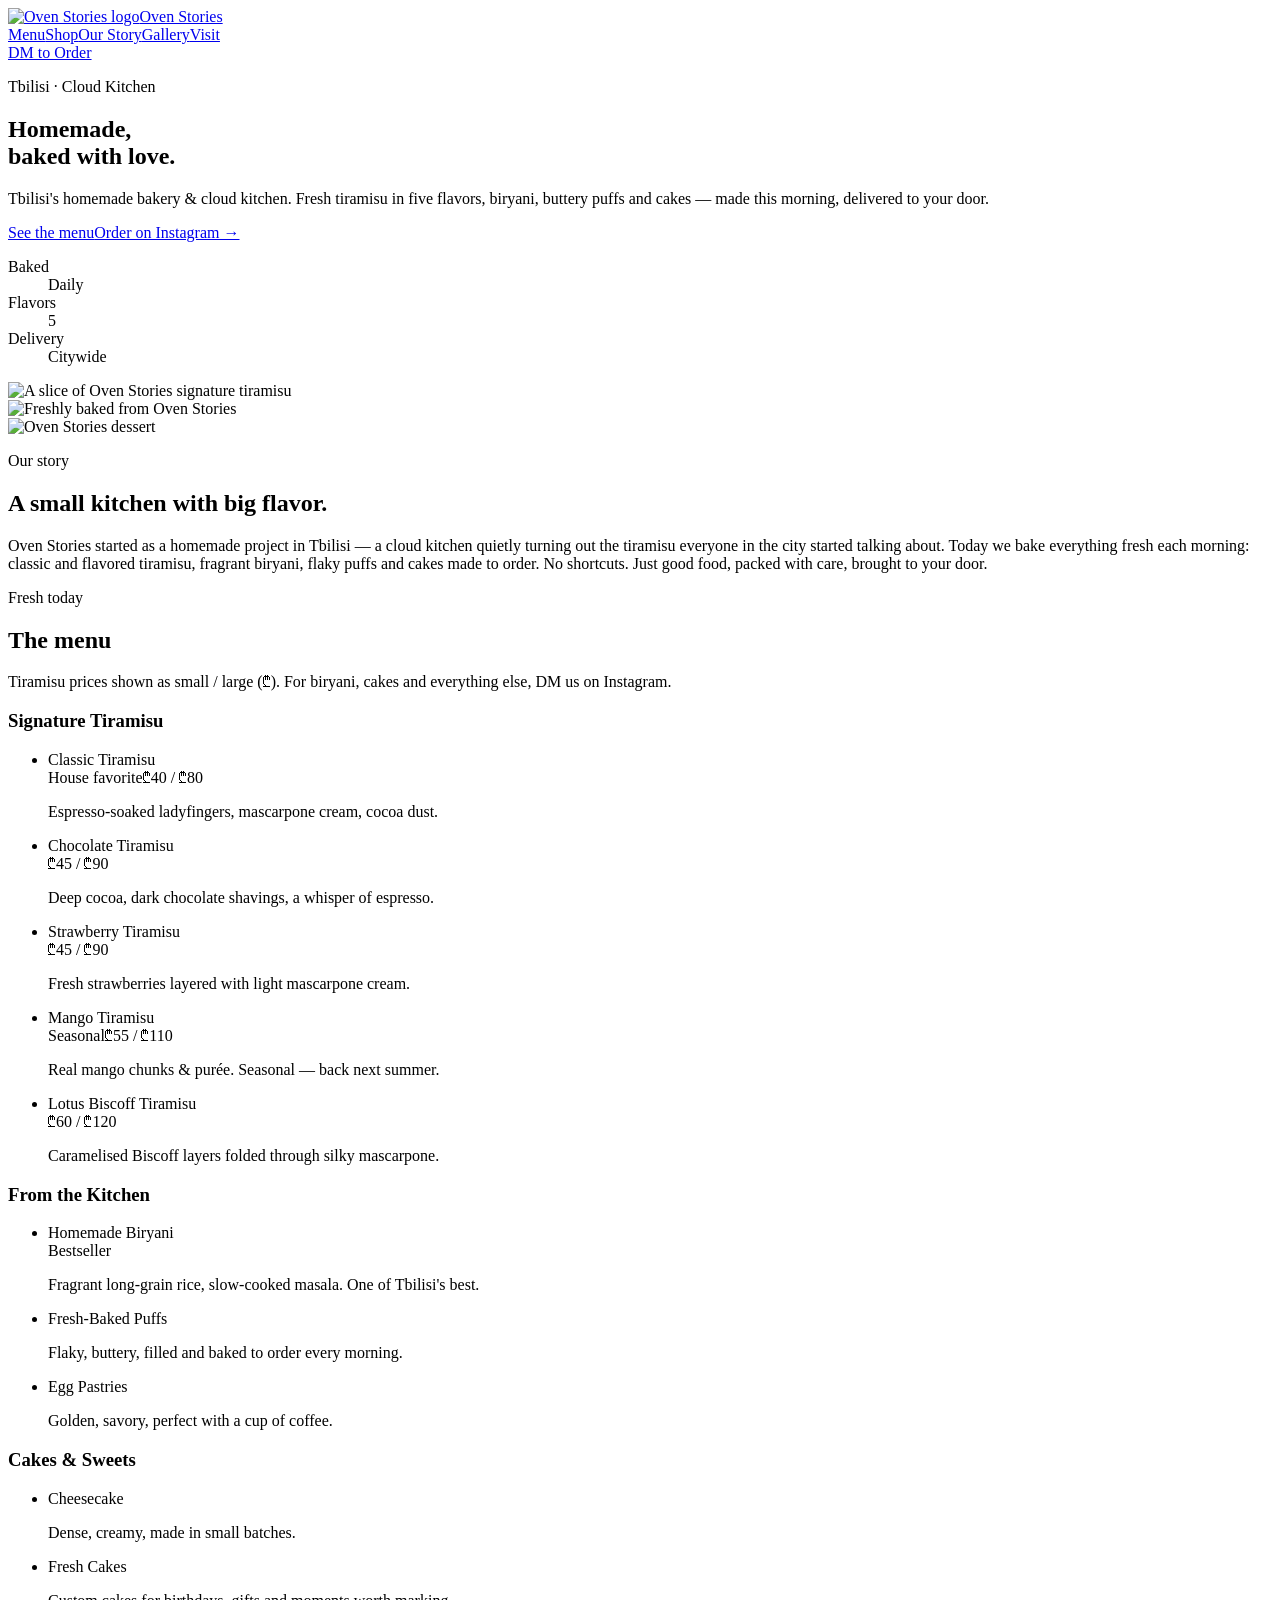
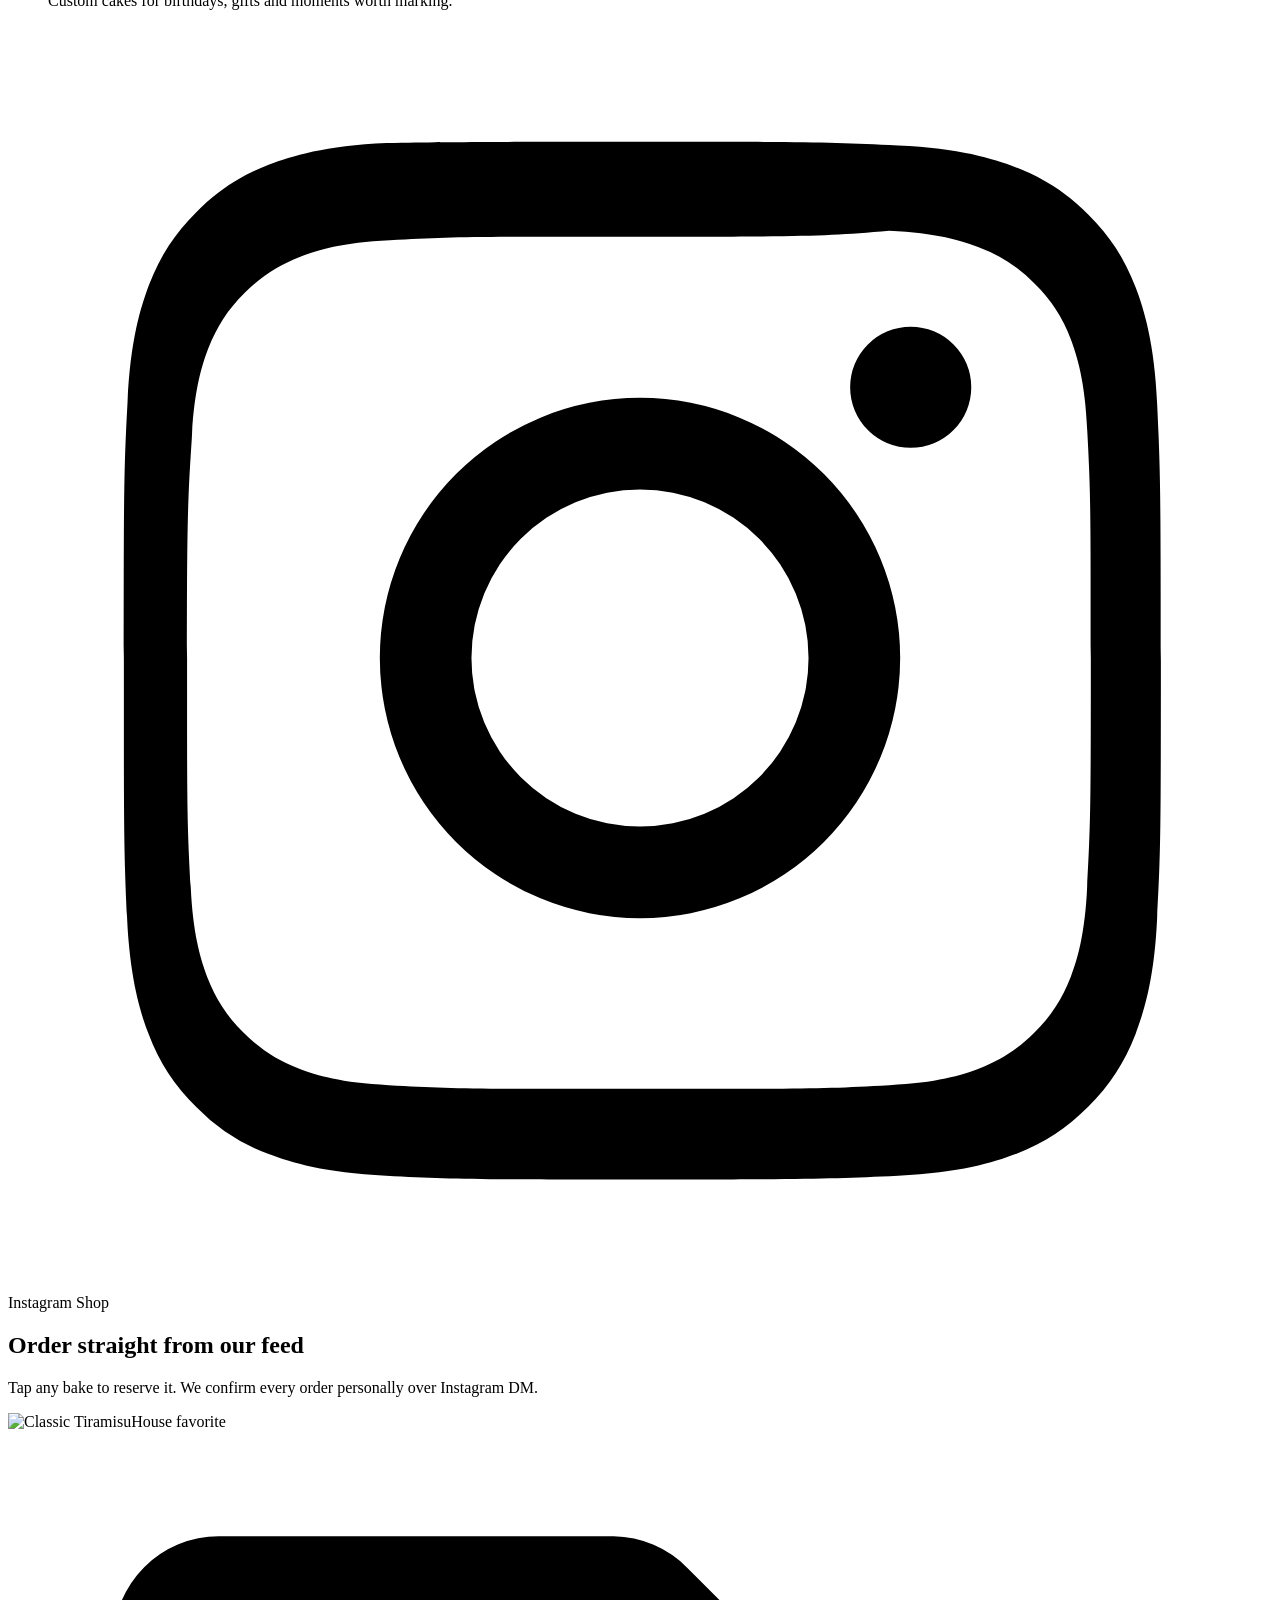
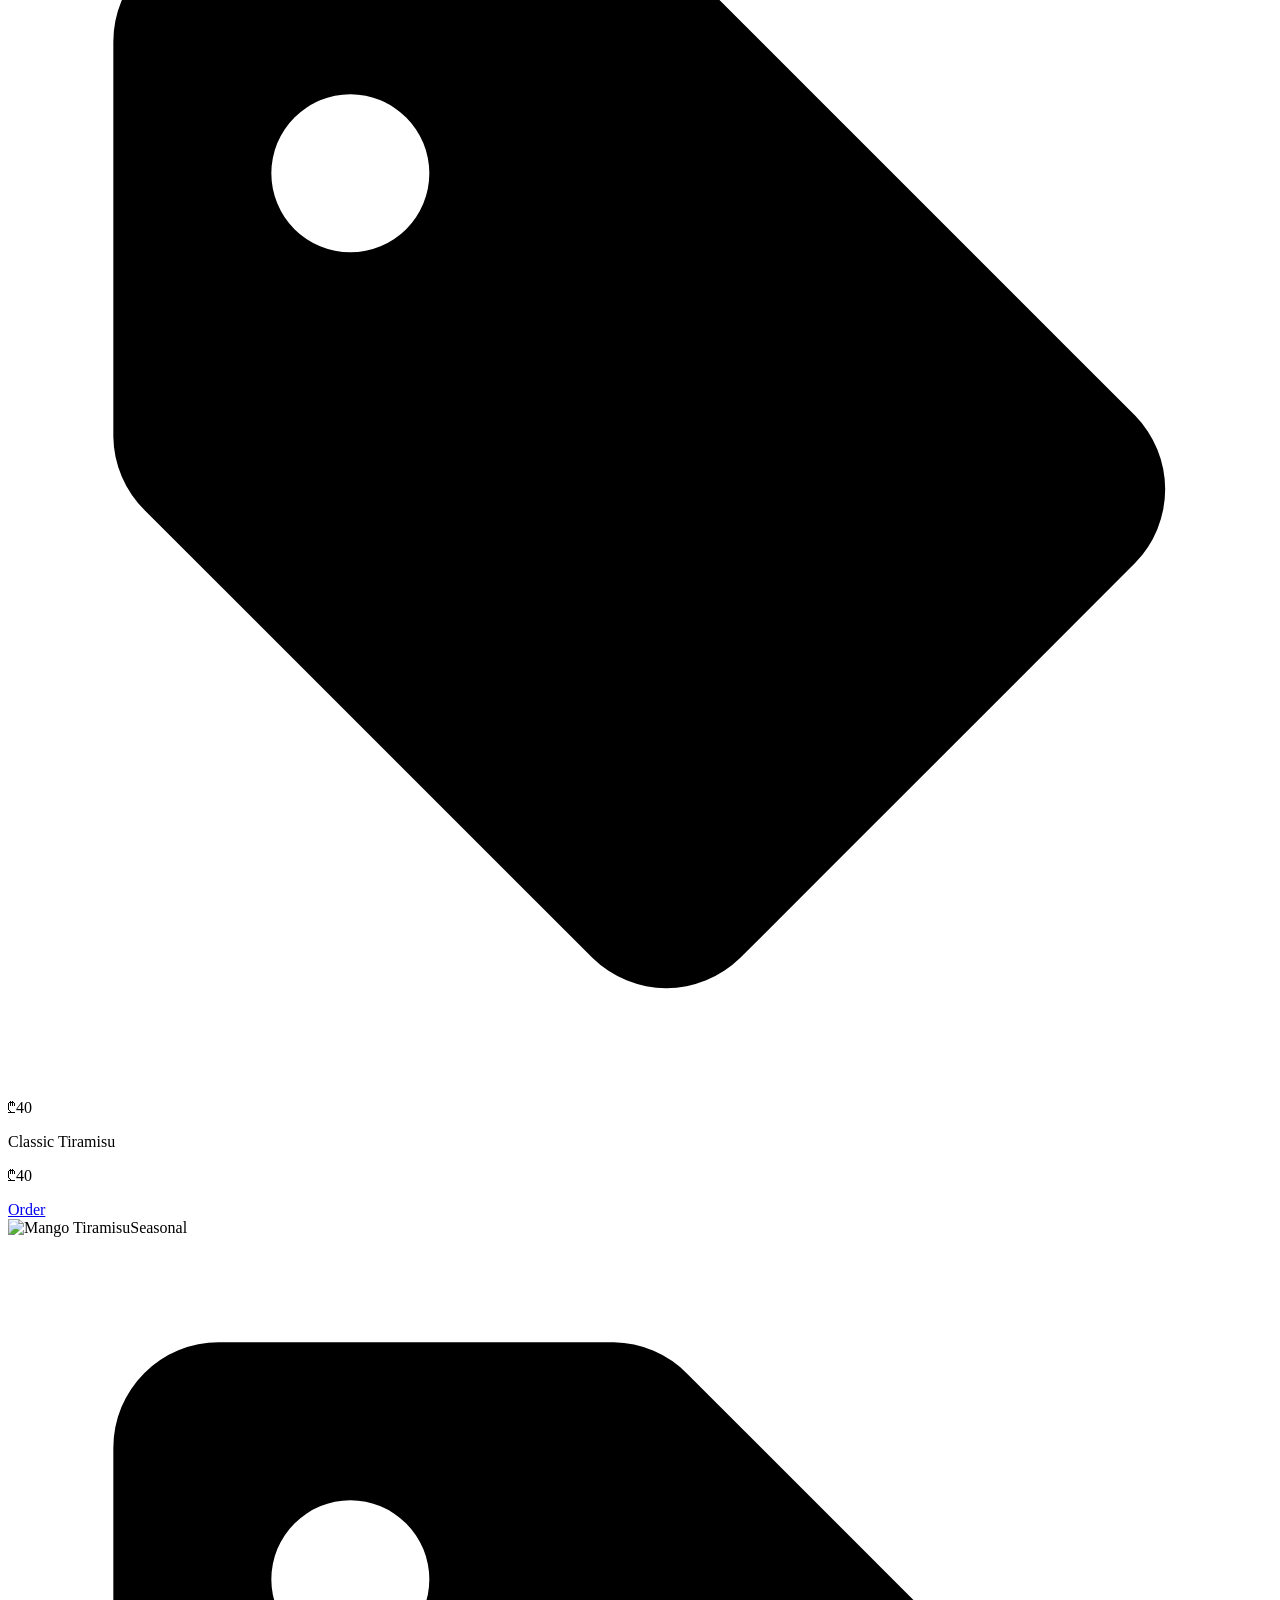
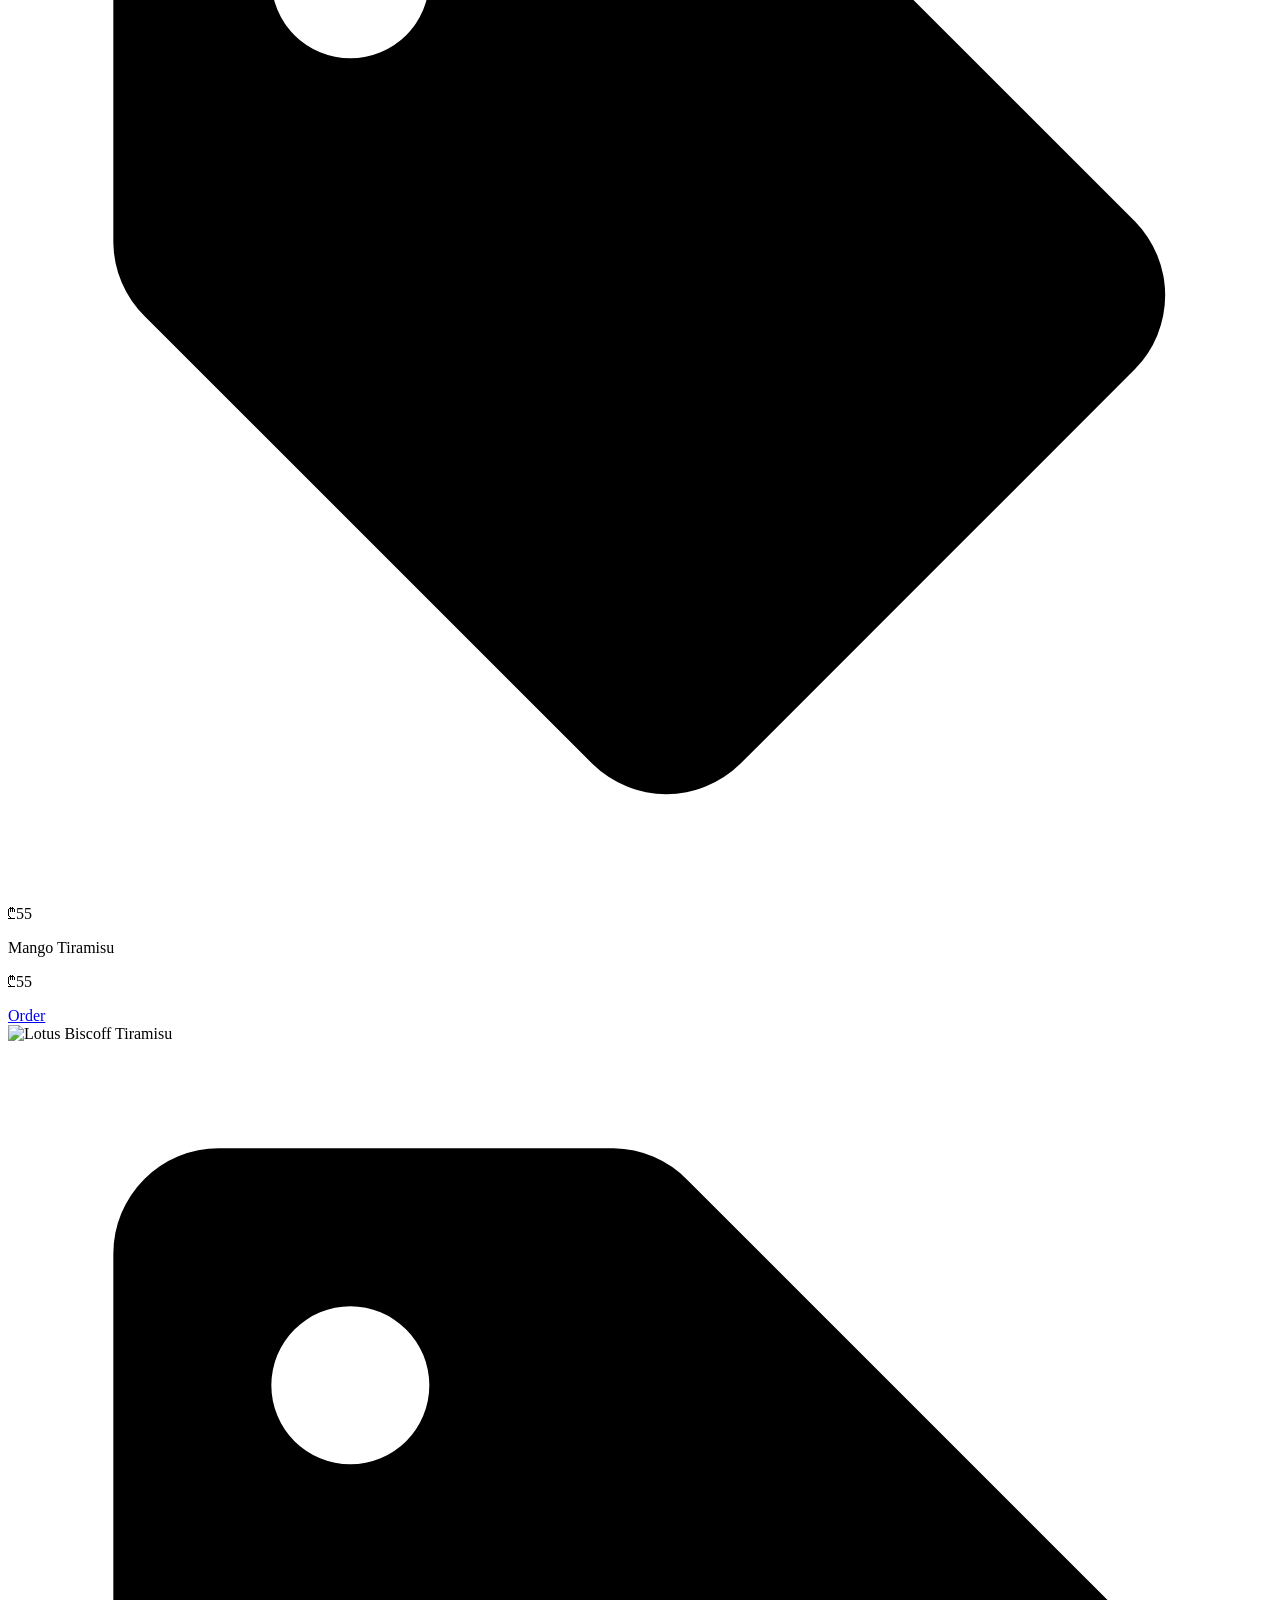
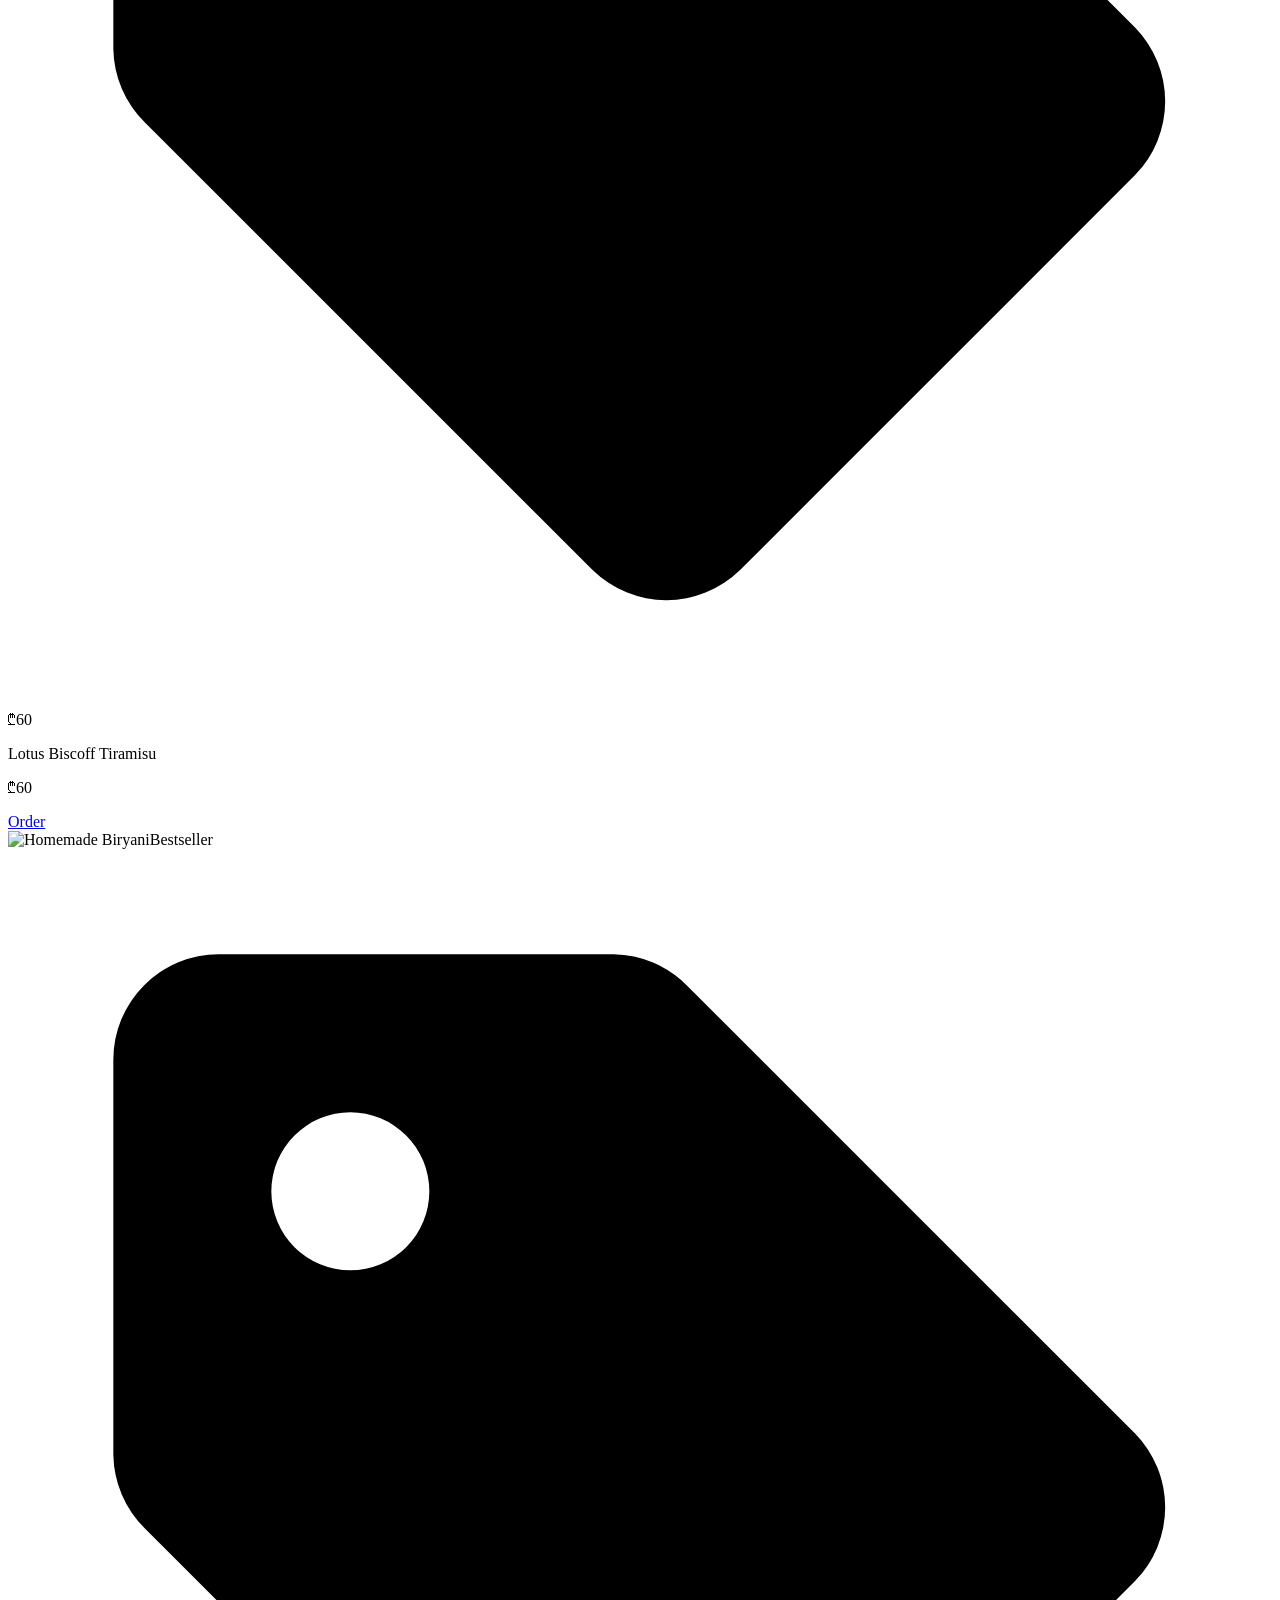
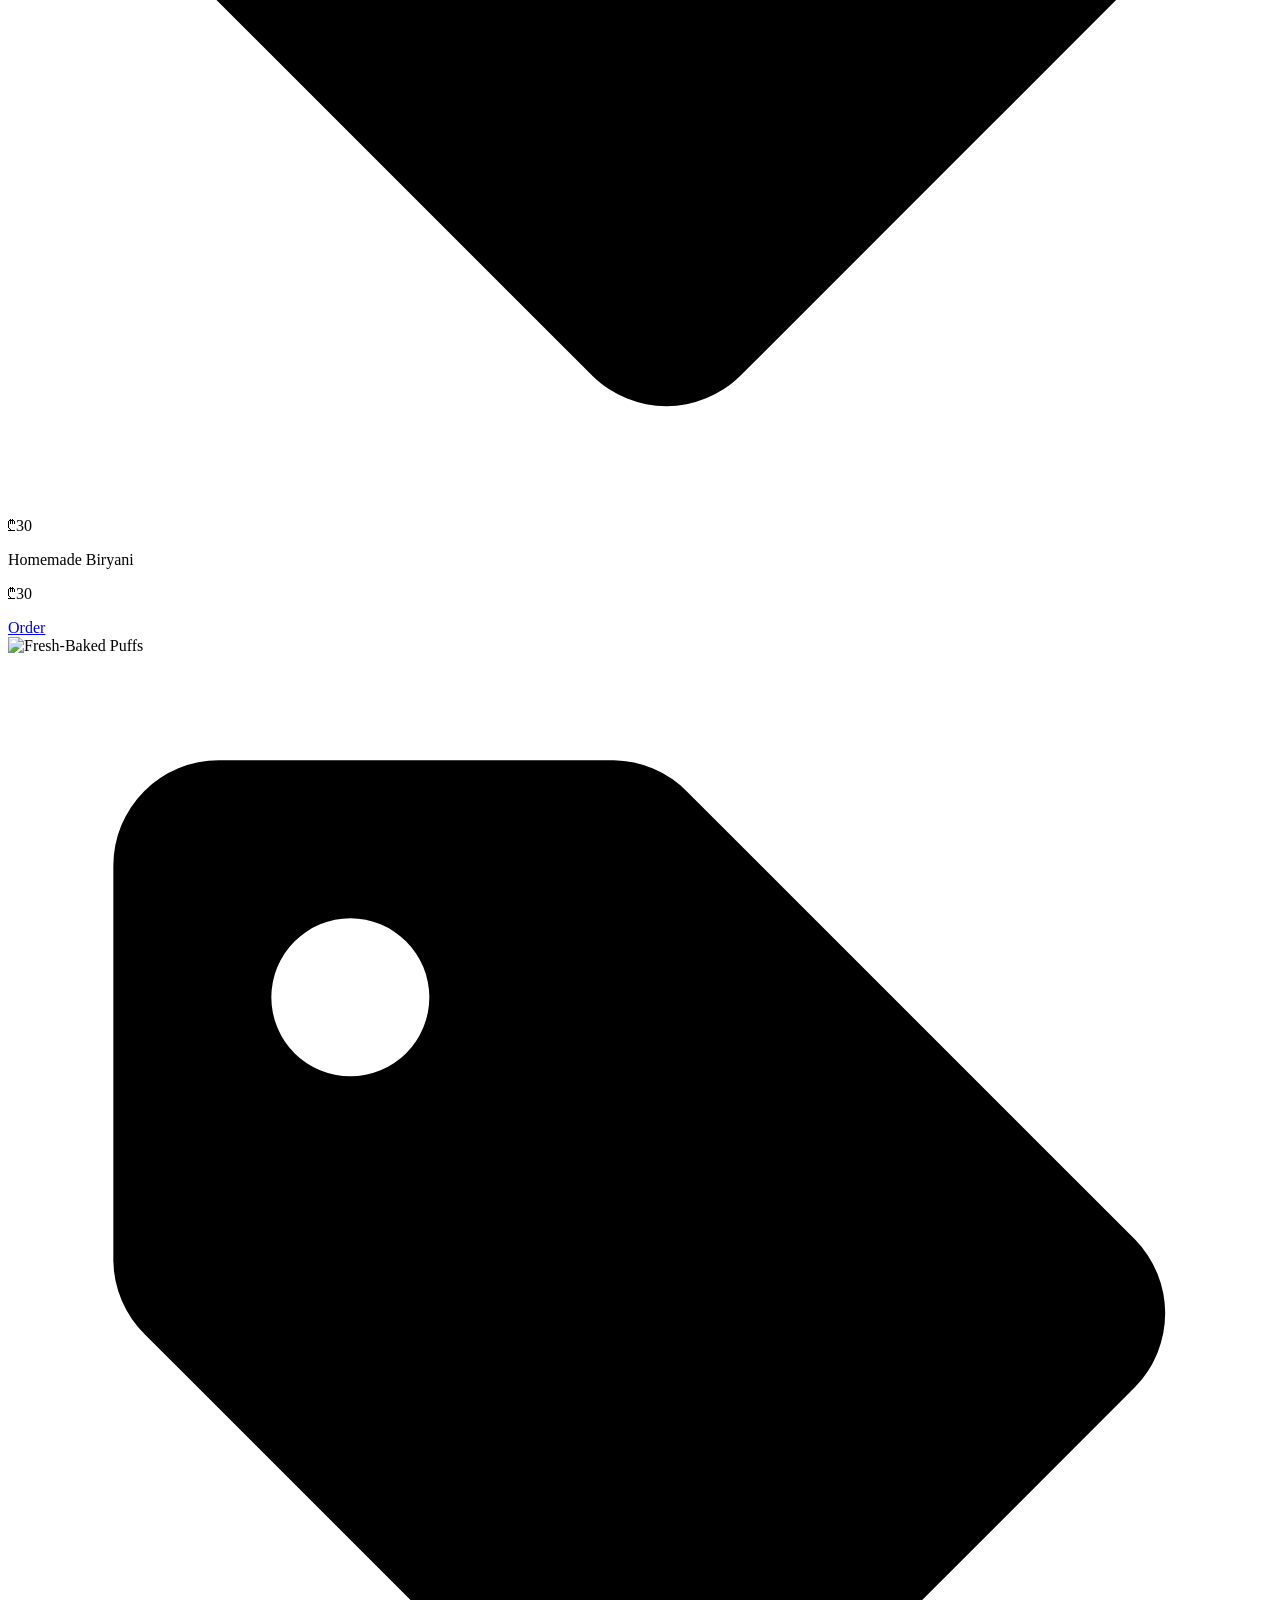
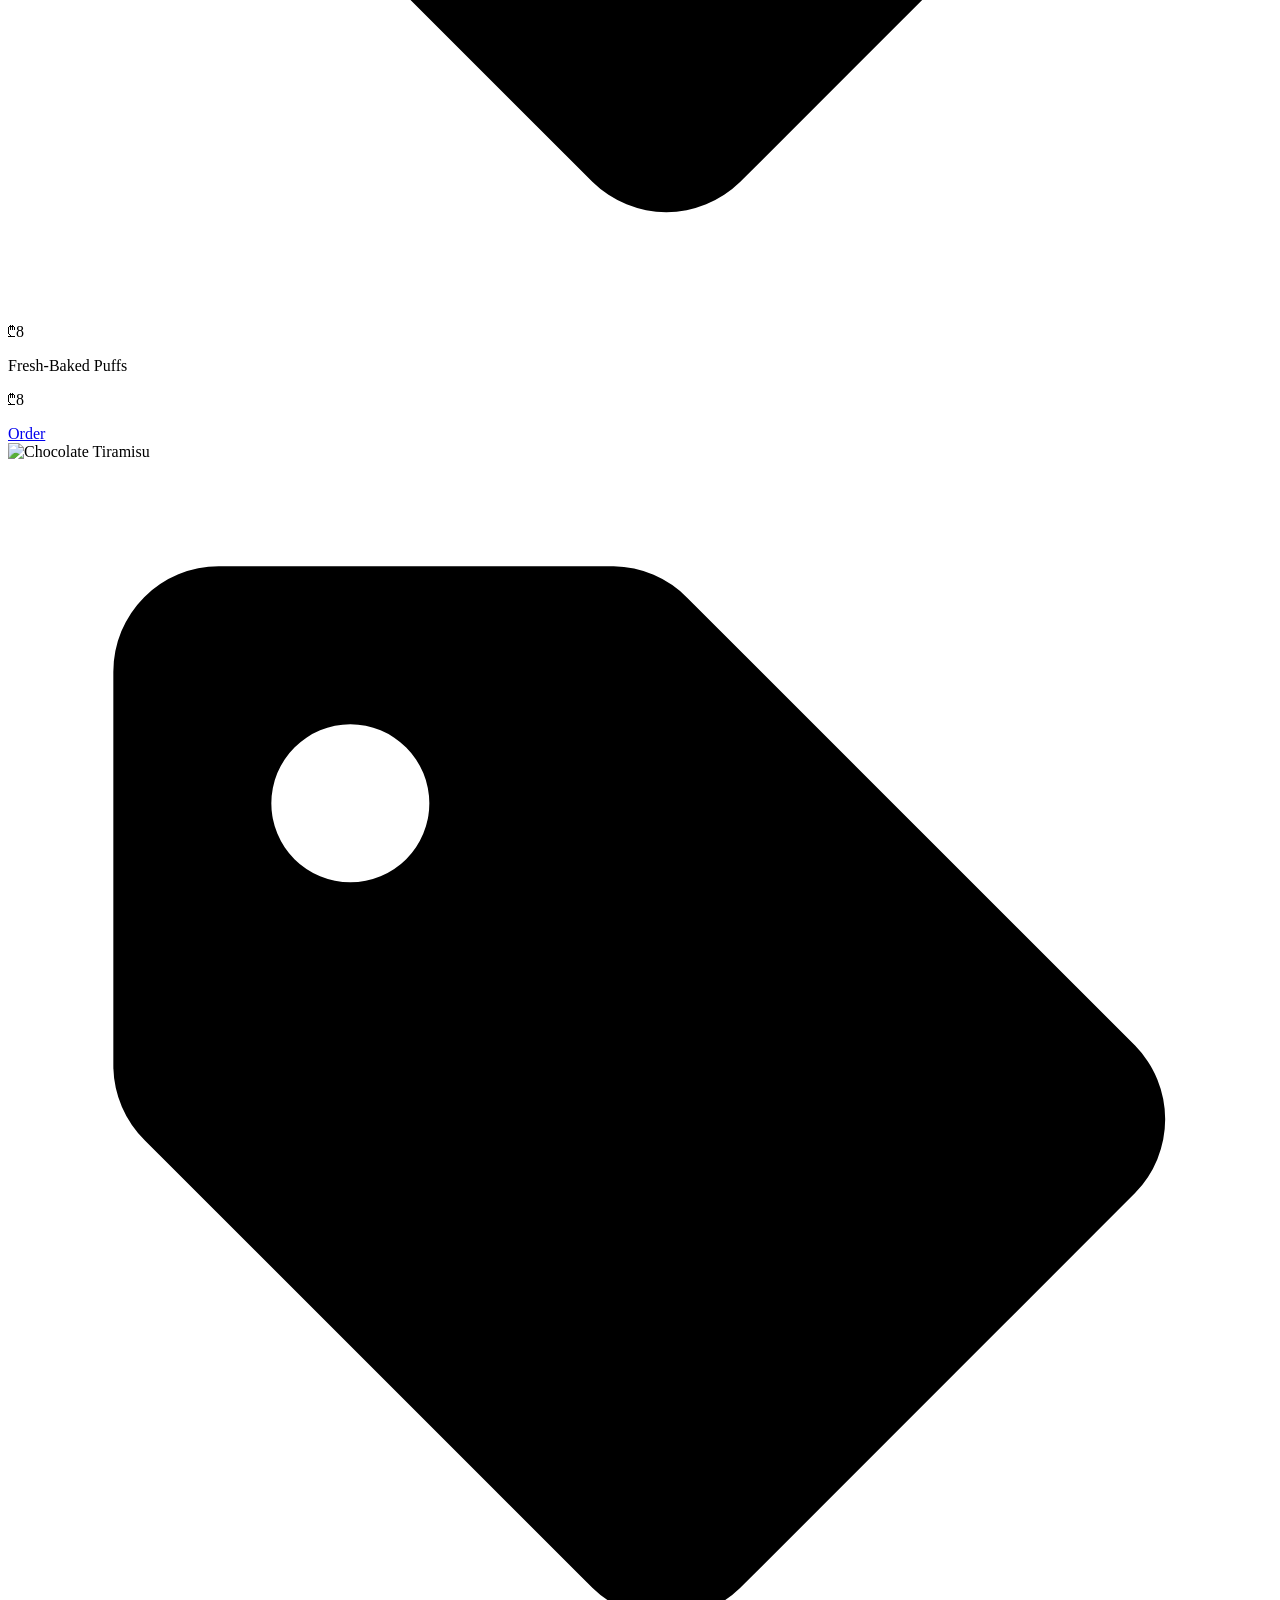
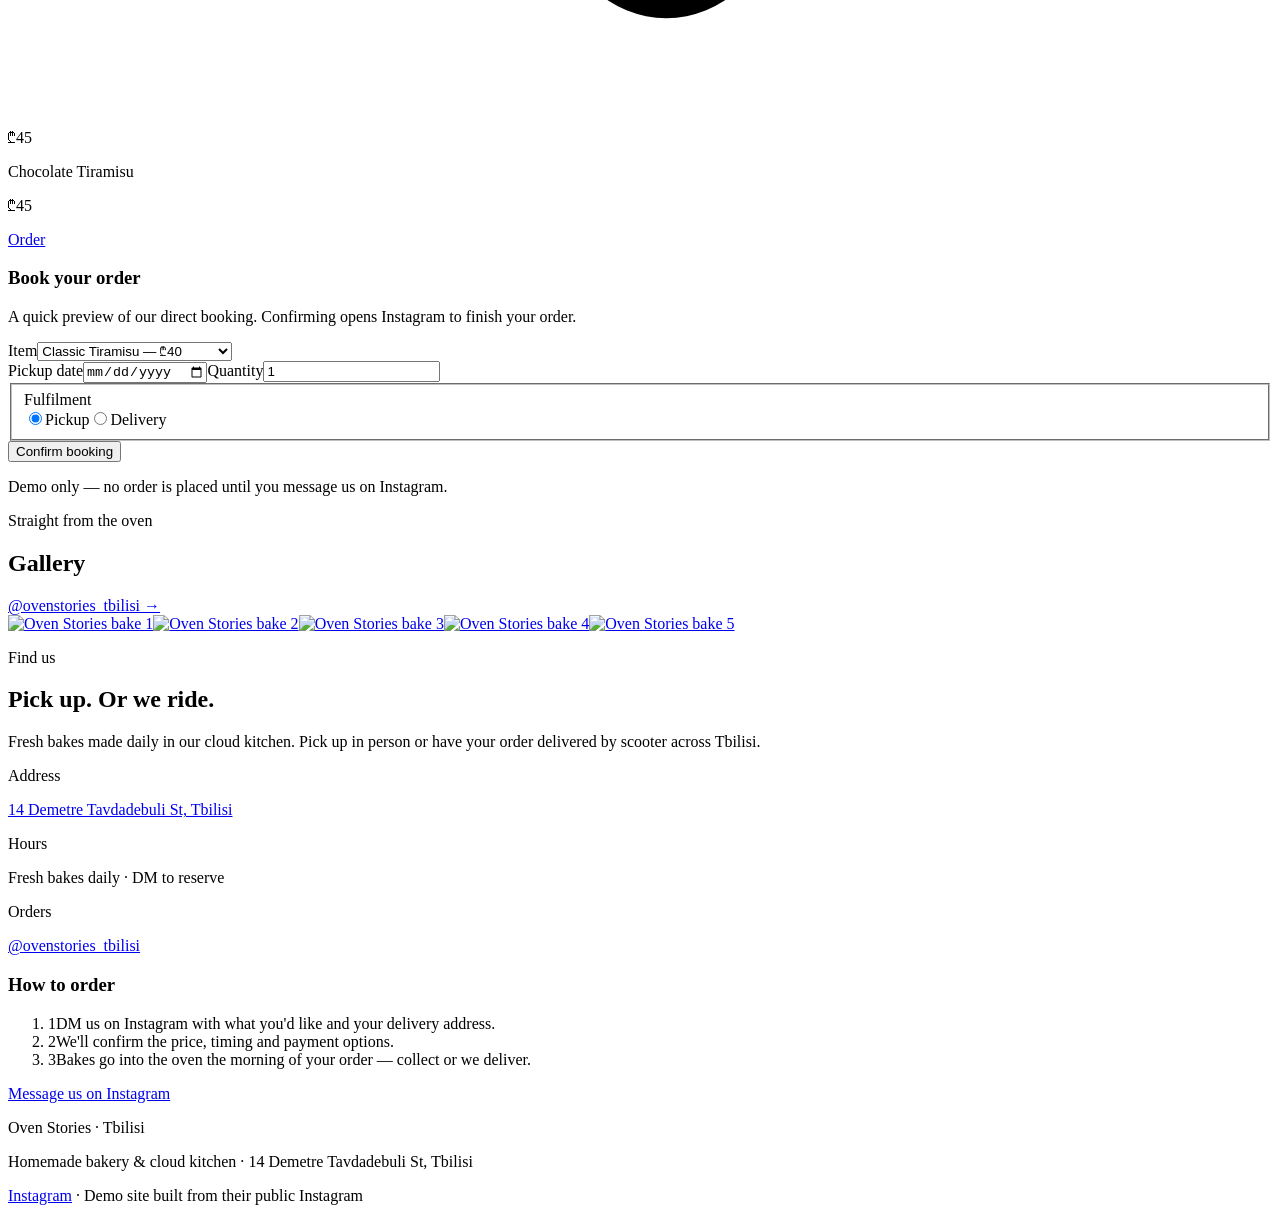
==== index.html @ f7033a39 "Deploy Oven Stories landing page to GitHub Pages" ====
<!DOCTYPE html><html lang="en"><head><meta charSet="utf-8"/><meta name="viewport" content="width=device-width, initial-scale=1"/><link rel="preload" as="image" href="/oven-stories/oven-stories-logo.jpg"/><link rel="preload" as="image" href="/oven-stories/oven5.jpg"/><link rel="preload" as="image" href="/oven-stories/oven4.jpg"/><link rel="preload" as="image" href="/oven-stories/oven3.jpg"/><link rel="preload" as="image" href="/oven-stories/oven1.jpg"/><link rel="preload" as="image" href="/oven-stories/oven2.jpg"/><link rel="stylesheet" href="https://fonts.googleapis.com/css2?family=Fraunces:ital,opsz,wght@0,9..144,400;0,9..144,600;1,9..144,400&amp;family=Inter:wght@400;500;600&amp;display=swap" data-precedence="default"/><link rel="stylesheet" href="/oven-stories/assets/styles-rAEzHUq0.css" data-precedence="default"/><title>Oven Stories — Tbilisi&#x27;s Homemade Bakery &amp; Cloud Kitchen</title><meta property="og:site_name" content="Oven Stories Tbilisi"/><meta name="description" content="Freshly baked daily in Tbilisi. Homemade tiramisu in five flavors, biryani, puffs and cakes — delivered or picked up from 14 Demetre Tavdadebuli St."/><meta property="og:title" content="Oven Stories Tbilisi — Fresh Bakes, Delivered Daily"/><meta property="og:description" content="Tbilisi&#x27;s homemade bakery &amp; cloud kitchen. Tiramisu, biryani, puffs, cakes — DM to order."/><meta property="og:type" content="website"/><meta property="og:image" content="/oven-stories/oven5.jpg"/><meta name="twitter:card" content="summary_large_image"/><meta name="twitter:image" content="/oven-stories/oven5.jpg"/><link rel="modulepreload" href="/oven-stories/assets/index-DOfGYzZn.js"/><link rel="modulepreload" href="/oven-stories/assets/routes-BYPcKYSz.js"/><link rel="icon" href="/oven-stories/oven-stories-logo.jpg" type="image/jpeg"/></head><body><!--$--><div class="min-h-screen bg-background text-foreground"><header class="sticky top-0 z-40 border-b border-border/60 bg-background/80 backdrop-blur"><nav class="mx-auto flex max-w-6xl items-center justify-between px-6 py-4"><a href="#top" class="flex items-center gap-2"><img src="/oven-stories/oven-stories-logo.jpg" alt="Oven Stories logo" class="h-9 w-9 rounded-full object-cover"/><span class="font-display text-xl">Oven Stories</span></a><div class="hidden gap-8 text-sm md:flex"><a href="#menu" class="transition-colors hover:text-primary">Menu</a><a href="#shop" class="transition-colors hover:text-primary">Shop</a><a href="#story" class="transition-colors hover:text-primary">Our Story</a><a href="#gallery" class="transition-colors hover:text-primary">Gallery</a><a href="#visit" class="transition-colors hover:text-primary">Visit</a></div><a href="https://ig.me/m/ovenstories_tbilisi" target="_blank" rel="noreferrer" class="rounded-full bg-primary px-4 py-2 text-sm font-medium text-primary-foreground shadow-sm transition-transform hover:-translate-y-0.5">DM to Order</a></nav></header><section id="top" class="grain-bg"><div class="mx-auto grid max-w-6xl gap-12 px-6 py-16 md:grid-cols-2 md:items-center md:py-24"><div><p class="mb-4 inline-flex items-center gap-2 rounded-full border border-border bg-card/60 px-3 py-1 text-xs uppercase tracking-[0.18em] text-muted-foreground"><span class="h-1.5 w-1.5 rounded-full bg-accent"></span> Tbilisi · Cloud Kitchen</p><h1 class="font-display text-5xl leading-[1.02] md:text-7xl">Homemade,<br/><span class="italic text-primary">baked with love.</span></h1><p class="mt-6 max-w-md text-lg text-muted-foreground">Tbilisi&#x27;s homemade bakery &amp; cloud kitchen. Fresh tiramisu in five flavors, biryani, buttery puffs and cakes — made this morning, delivered to your door.</p><div class="mt-8 flex flex-wrap gap-3"><a href="#menu" class="rounded-full bg-primary px-6 py-3 text-primary-foreground shadow-md transition-transform hover:-translate-y-0.5">See the menu</a><a href="https://ig.me/m/ovenstories_tbilisi" target="_blank" rel="noreferrer" class="rounded-full border border-border bg-card px-6 py-3 text-foreground transition-colors hover:bg-accent hover:text-accent-foreground">Order on Instagram →</a></div><dl class="mt-10 grid max-w-md grid-cols-3 gap-6 text-sm"><div><dt class="text-muted-foreground">Baked</dt><dd class="font-display text-2xl text-primary">Daily</dd></div><div><dt class="text-muted-foreground">Flavors</dt><dd class="font-display text-2xl text-primary">5</dd></div><div><dt class="text-muted-foreground">Delivery</dt><dd class="font-display text-2xl text-primary">Citywide</dd></div></dl></div><div class="relative"><div class="absolute -inset-4 rotate-3 rounded-3xl bg-accent/40 blur-2xl" aria-hidden="true"></div><img src="/oven-stories/oven5.jpg" alt="A slice of Oven Stories signature tiramisu" class="relative aspect-square w-full rounded-3xl object-cover shadow-2xl" loading="eager"/><div class="absolute -bottom-6 -left-6 hidden rotate-[-4deg] rounded-2xl bg-card p-3 shadow-xl md:block"><img src="/oven-stories/oven2.jpg" alt="Freshly baked from Oven Stories" class="h-32 w-32 rounded-xl object-cover" loading="lazy"/></div><div class="absolute -top-6 -right-6 hidden rotate-[6deg] rounded-2xl bg-card p-3 shadow-xl md:block"><img src="/oven-stories/oven4.jpg" alt="Oven Stories dessert" class="h-28 w-28 rounded-xl object-cover" loading="lazy"/></div></div></div></section><section id="story" class="mx-auto max-w-4xl px-6 py-20 text-center"><p class="text-xs uppercase tracking-[0.2em] text-muted-foreground">Our story</p><h2 class="mt-4 font-display text-4xl md:text-5xl">A small kitchen with big flavor.</h2><p class="mx-auto mt-6 max-w-2xl text-lg text-muted-foreground">Oven Stories started as a homemade project in Tbilisi — a cloud kitchen quietly turning out the tiramisu everyone in the city started talking about. Today we bake everything fresh each morning: classic and flavored tiramisu, fragrant biryani, flaky puffs and cakes made to order. No shortcuts. Just good food, packed with care, brought to your door.</p></section><section id="menu" class="border-y border-border bg-secondary/40"><div class="mx-auto max-w-6xl px-6 py-20"><div class="mb-12 flex flex-wrap items-end justify-between gap-6"><div><p class="text-xs uppercase tracking-[0.2em] text-muted-foreground">Fresh today</p><h2 class="mt-3 font-display text-4xl md:text-5xl">The menu</h2></div><p class="max-w-sm text-sm text-muted-foreground">Tiramisu prices shown as <span class="font-display text-primary">small / large</span> (₾). For biryani, cakes and everything else, DM us on Instagram.</p></div><div class="grid gap-10 md:grid-cols-3"><div><h3 class="border-b border-border pb-3 font-display text-2xl text-primary">Signature Tiramisu</h3><ul class="mt-5 space-y-5"><li><div class="flex items-baseline justify-between gap-3"><span class="font-display text-lg">Classic Tiramisu</span><div class="flex items-center gap-2"><span class="whitespace-nowrap rounded-full bg-accent/60 px-2 py-0.5 text-[10px] uppercase tracking-widest text-accent-foreground">House favorite</span><span class="whitespace-nowrap font-display text-sm text-primary">₾40 / ₾80</span></div></div><p class="mt-1 text-sm text-muted-foreground">Espresso-soaked ladyfingers, mascarpone cream, cocoa dust.</p></li><li><div class="flex items-baseline justify-between gap-3"><span class="font-display text-lg">Chocolate Tiramisu</span><div class="flex items-center gap-2"><span class="whitespace-nowrap font-display text-sm text-primary">₾45 / ₾90</span></div></div><p class="mt-1 text-sm text-muted-foreground">Deep cocoa, dark chocolate shavings, a whisper of espresso.</p></li><li><div class="flex items-baseline justify-between gap-3"><span class="font-display text-lg">Strawberry Tiramisu</span><div class="flex items-center gap-2"><span class="whitespace-nowrap font-display text-sm text-primary">₾45 / ₾90</span></div></div><p class="mt-1 text-sm text-muted-foreground">Fresh strawberries layered with light mascarpone cream.</p></li><li><div class="flex items-baseline justify-between gap-3"><span class="font-display text-lg">Mango Tiramisu</span><div class="flex items-center gap-2"><span class="whitespace-nowrap rounded-full bg-accent/60 px-2 py-0.5 text-[10px] uppercase tracking-widest text-accent-foreground">Seasonal</span><span class="whitespace-nowrap font-display text-sm text-primary">₾55 / ₾110</span></div></div><p class="mt-1 text-sm text-muted-foreground">Real mango chunks &amp; purée. Seasonal — back next summer.</p></li><li><div class="flex items-baseline justify-between gap-3"><span class="font-display text-lg">Lotus Biscoff Tiramisu</span><div class="flex items-center gap-2"><span class="whitespace-nowrap font-display text-sm text-primary">₾60 / ₾120</span></div></div><p class="mt-1 text-sm text-muted-foreground">Caramelised Biscoff layers folded through silky mascarpone.</p></li></ul></div><div><h3 class="border-b border-border pb-3 font-display text-2xl text-primary">From the Kitchen</h3><ul class="mt-5 space-y-5"><li><div class="flex items-baseline justify-between gap-3"><span class="font-display text-lg">Homemade Biryani</span><div class="flex items-center gap-2"><span class="whitespace-nowrap rounded-full bg-accent/60 px-2 py-0.5 text-[10px] uppercase tracking-widest text-accent-foreground">Bestseller</span></div></div><p class="mt-1 text-sm text-muted-foreground">Fragrant long-grain rice, slow-cooked masala. One of Tbilisi&#x27;s best.</p></li><li><div class="flex items-baseline justify-between gap-3"><span class="font-display text-lg">Fresh-Baked Puffs</span><div class="flex items-center gap-2"></div></div><p class="mt-1 text-sm text-muted-foreground">Flaky, buttery, filled and baked to order every morning.</p></li><li><div class="flex items-baseline justify-between gap-3"><span class="font-display text-lg">Egg Pastries</span><div class="flex items-center gap-2"></div></div><p class="mt-1 text-sm text-muted-foreground">Golden, savory, perfect with a cup of coffee.</p></li></ul></div><div><h3 class="border-b border-border pb-3 font-display text-2xl text-primary">Cakes &amp; Sweets</h3><ul class="mt-5 space-y-5"><li><div class="flex items-baseline justify-between gap-3"><span class="font-display text-lg">Cheesecake</span><div class="flex items-center gap-2"></div></div><p class="mt-1 text-sm text-muted-foreground">Dense, creamy, made in small batches.</p></li><li><div class="flex items-baseline justify-between gap-3"><span class="font-display text-lg">Fresh Cakes</span><div class="flex items-center gap-2"></div></div><p class="mt-1 text-sm text-muted-foreground">Custom cakes for birthdays, gifts and moments worth marking.</p></li></ul></div></div></div></section><section id="shop" class="mx-auto max-w-6xl px-6 py-20"><div class="mb-10 text-center"><span class="inline-flex items-center gap-2 rounded-full border border-border bg-secondary/40 px-3 py-1 text-xs uppercase tracking-widest text-muted-foreground"><svg viewBox="0 0 24 24" aria-hidden="true" class="h-4 w-4 fill-current"><path d="M12 2.2c3.2 0 3.6 0 4.9.07 1.17.05 1.8.25 2.23.41.56.22.96.48 1.38.9.42.42.68.82.9 1.38.16.42.36 1.06.41 2.23.06 1.27.07 1.65.07 4.86s0 3.6-.07 4.86c-.05 1.17-.25 1.8-.41 2.23-.22.56-.48.96-.9 1.38-.42.42-.82.68-1.38.9-.42.16-1.06.36-2.23.41-1.27.06-1.65.07-4.86.07s-3.6 0-4.86-.07c-1.17-.05-1.8-.25-2.23-.41a3.7 3.7 0 0 1-1.38-.9 3.7 3.7 0 0 1-.9-1.38c-.16-.42-.36-1.06-.41-2.23C2.2 15.6 2.2 15.2 2.2 12s0-3.6.07-4.86c.05-1.17.25-1.8.41-2.23.22-.56.48-.96.9-1.38.42-.42.82-.68 1.38-.9.42-.16 1.06-.36 2.23-.41C8.4 2.2 8.8 2.2 12 2.2Zm0 1.8c-3.15 0-3.5 0-4.75.07-.9.04-1.38.19-1.7.31-.43.17-.74.37-1.06.69-.32.32-.52.63-.69 1.06-.12.32-.27.8-.31 1.7C3.42 8.9 3.4 9.25 3.4 12s0 3.1.07 4.35c.04.9.19 1.38.31 1.7.17.43.37.74.69 1.06.32.32.63.52 1.06.69.32.12.8.27 1.7.31 1.25.07 1.6.07 4.75.07s3.5 0 4.75-.07c.9-.04 1.38-.19 1.7-.31.43-.17.74-.37 1.06-.69.32-.32.52-.63.69-1.06.12-.32.27-.8.31-1.7.07-1.25.07-1.6.07-4.35s0-3.1-.07-4.35c-.04-.9-.19-1.38-.31-1.7a2.86 2.86 0 0 0-.69-1.06 2.86 2.86 0 0 0-1.06-.69c-.32-.12-.8-.27-1.7-.31C15.5 4 15.15 4 12 4Zm0 3.06A4.94 4.94 0 1 1 7.06 12 4.94 4.94 0 0 1 12 7.06Zm0 8.14A3.2 3.2 0 1 0 8.8 12 3.2 3.2 0 0 0 12 15.2Zm6.29-8.34a1.15 1.15 0 1 1-1.15-1.15 1.15 1.15 0 0 1 1.15 1.15Z"></path></svg>Instagram Shop</span><h2 class="mt-4 font-display text-3xl md:text-4xl">Order straight from our feed</h2><p class="mx-auto mt-3 max-w-xl text-muted-foreground">Tap any bake to reserve it. We confirm every order personally over Instagram DM.</p></div><div class="grid grid-cols-1 gap-6 sm:grid-cols-2 lg:grid-cols-3"><div class="group overflow-hidden rounded-2xl border border-border bg-background shadow-sm transition-shadow hover:shadow-md"><div class="relative aspect-square overflow-hidden"><img src="/oven-stories/oven5.jpg" alt="Classic Tiramisu" class="h-full w-full object-cover transition-transform duration-500 group-hover:scale-105"/><span class="absolute left-3 top-3 rounded-full bg-background/90 px-2.5 py-1 text-xs font-medium text-foreground backdrop-blur">House favorite</span><span class="absolute bottom-3 left-3 flex items-center gap-1.5 rounded-full bg-foreground/85 px-3 py-1.5 text-sm font-medium text-background backdrop-blur"><svg viewBox="0 0 24 24" aria-hidden="true" class="h-3.5 w-3.5 fill-current"><path d="M21.4 11.1 12.9 2.6a2 2 0 0 0-1.4-.6H4a2 2 0 0 0-2 2v7.5a2 2 0 0 0 .6 1.4l8.5 8.5a2 2 0 0 0 2.8 0l7.5-7.5a2 2 0 0 0 0-2.8ZM6.5 8A1.5 1.5 0 1 1 8 6.5 1.5 1.5 0 0 1 6.5 8Z"></path></svg>₾40</span></div><div class="flex items-center justify-between gap-3 p-4"><div><p class="font-display text-lg leading-tight">Classic Tiramisu</p><p class="text-sm text-muted-foreground">₾40</p></div><a href="https://ig.me/m/ovenstories_tbilisi" target="_blank" rel="noreferrer" class="shrink-0 rounded-full bg-primary px-4 py-2 text-sm font-medium text-primary-foreground transition-opacity hover:opacity-90">Order</a></div></div><div class="group overflow-hidden rounded-2xl border border-border bg-background shadow-sm transition-shadow hover:shadow-md"><div class="relative aspect-square overflow-hidden"><img src="/oven-stories/oven4.jpg" alt="Mango Tiramisu" class="h-full w-full object-cover transition-transform duration-500 group-hover:scale-105"/><span class="absolute left-3 top-3 rounded-full bg-background/90 px-2.5 py-1 text-xs font-medium text-foreground backdrop-blur">Seasonal</span><span class="absolute bottom-3 left-3 flex items-center gap-1.5 rounded-full bg-foreground/85 px-3 py-1.5 text-sm font-medium text-background backdrop-blur"><svg viewBox="0 0 24 24" aria-hidden="true" class="h-3.5 w-3.5 fill-current"><path d="M21.4 11.1 12.9 2.6a2 2 0 0 0-1.4-.6H4a2 2 0 0 0-2 2v7.5a2 2 0 0 0 .6 1.4l8.5 8.5a2 2 0 0 0 2.8 0l7.5-7.5a2 2 0 0 0 0-2.8ZM6.5 8A1.5 1.5 0 1 1 8 6.5 1.5 1.5 0 0 1 6.5 8Z"></path></svg>₾55</span></div><div class="flex items-center justify-between gap-3 p-4"><div><p class="font-display text-lg leading-tight">Mango Tiramisu</p><p class="text-sm text-muted-foreground">₾55</p></div><a href="https://ig.me/m/ovenstories_tbilisi" target="_blank" rel="noreferrer" class="shrink-0 rounded-full bg-primary px-4 py-2 text-sm font-medium text-primary-foreground transition-opacity hover:opacity-90">Order</a></div></div><div class="group overflow-hidden rounded-2xl border border-border bg-background shadow-sm transition-shadow hover:shadow-md"><div class="relative aspect-square overflow-hidden"><img src="/oven-stories/oven3.jpg" alt="Lotus Biscoff Tiramisu" class="h-full w-full object-cover transition-transform duration-500 group-hover:scale-105"/><span class="absolute bottom-3 left-3 flex items-center gap-1.5 rounded-full bg-foreground/85 px-3 py-1.5 text-sm font-medium text-background backdrop-blur"><svg viewBox="0 0 24 24" aria-hidden="true" class="h-3.5 w-3.5 fill-current"><path d="M21.4 11.1 12.9 2.6a2 2 0 0 0-1.4-.6H4a2 2 0 0 0-2 2v7.5a2 2 0 0 0 .6 1.4l8.5 8.5a2 2 0 0 0 2.8 0l7.5-7.5a2 2 0 0 0 0-2.8ZM6.5 8A1.5 1.5 0 1 1 8 6.5 1.5 1.5 0 0 1 6.5 8Z"></path></svg>₾60</span></div><div class="flex items-center justify-between gap-3 p-4"><div><p class="font-display text-lg leading-tight">Lotus Biscoff Tiramisu</p><p class="text-sm text-muted-foreground">₾60</p></div><a href="https://ig.me/m/ovenstories_tbilisi" target="_blank" rel="noreferrer" class="shrink-0 rounded-full bg-primary px-4 py-2 text-sm font-medium text-primary-foreground transition-opacity hover:opacity-90">Order</a></div></div><div class="group overflow-hidden rounded-2xl border border-border bg-background shadow-sm transition-shadow hover:shadow-md"><div class="relative aspect-square overflow-hidden"><img src="/oven-stories/oven1.jpg" alt="Homemade Biryani" class="h-full w-full object-cover transition-transform duration-500 group-hover:scale-105"/><span class="absolute left-3 top-3 rounded-full bg-background/90 px-2.5 py-1 text-xs font-medium text-foreground backdrop-blur">Bestseller</span><span class="absolute bottom-3 left-3 flex items-center gap-1.5 rounded-full bg-foreground/85 px-3 py-1.5 text-sm font-medium text-background backdrop-blur"><svg viewBox="0 0 24 24" aria-hidden="true" class="h-3.5 w-3.5 fill-current"><path d="M21.4 11.1 12.9 2.6a2 2 0 0 0-1.4-.6H4a2 2 0 0 0-2 2v7.5a2 2 0 0 0 .6 1.4l8.5 8.5a2 2 0 0 0 2.8 0l7.5-7.5a2 2 0 0 0 0-2.8ZM6.5 8A1.5 1.5 0 1 1 8 6.5 1.5 1.5 0 0 1 6.5 8Z"></path></svg>₾30</span></div><div class="flex items-center justify-between gap-3 p-4"><div><p class="font-display text-lg leading-tight">Homemade Biryani</p><p class="text-sm text-muted-foreground">₾30</p></div><a href="https://ig.me/m/ovenstories_tbilisi" target="_blank" rel="noreferrer" class="shrink-0 rounded-full bg-primary px-4 py-2 text-sm font-medium text-primary-foreground transition-opacity hover:opacity-90">Order</a></div></div><div class="group overflow-hidden rounded-2xl border border-border bg-background shadow-sm transition-shadow hover:shadow-md"><div class="relative aspect-square overflow-hidden"><img src="/oven-stories/oven2.jpg" alt="Fresh-Baked Puffs" class="h-full w-full object-cover transition-transform duration-500 group-hover:scale-105"/><span class="absolute bottom-3 left-3 flex items-center gap-1.5 rounded-full bg-foreground/85 px-3 py-1.5 text-sm font-medium text-background backdrop-blur"><svg viewBox="0 0 24 24" aria-hidden="true" class="h-3.5 w-3.5 fill-current"><path d="M21.4 11.1 12.9 2.6a2 2 0 0 0-1.4-.6H4a2 2 0 0 0-2 2v7.5a2 2 0 0 0 .6 1.4l8.5 8.5a2 2 0 0 0 2.8 0l7.5-7.5a2 2 0 0 0 0-2.8ZM6.5 8A1.5 1.5 0 1 1 8 6.5 1.5 1.5 0 0 1 6.5 8Z"></path></svg>₾8</span></div><div class="flex items-center justify-between gap-3 p-4"><div><p class="font-display text-lg leading-tight">Fresh-Baked Puffs</p><p class="text-sm text-muted-foreground">₾8</p></div><a href="https://ig.me/m/ovenstories_tbilisi" target="_blank" rel="noreferrer" class="shrink-0 rounded-full bg-primary px-4 py-2 text-sm font-medium text-primary-foreground transition-opacity hover:opacity-90">Order</a></div></div><div class="group overflow-hidden rounded-2xl border border-border bg-background shadow-sm transition-shadow hover:shadow-md"><div class="relative aspect-square overflow-hidden"><img src="/oven-stories/oven3.jpg" alt="Chocolate Tiramisu" class="h-full w-full object-cover transition-transform duration-500 group-hover:scale-105"/><span class="absolute bottom-3 left-3 flex items-center gap-1.5 rounded-full bg-foreground/85 px-3 py-1.5 text-sm font-medium text-background backdrop-blur"><svg viewBox="0 0 24 24" aria-hidden="true" class="h-3.5 w-3.5 fill-current"><path d="M21.4 11.1 12.9 2.6a2 2 0 0 0-1.4-.6H4a2 2 0 0 0-2 2v7.5a2 2 0 0 0 .6 1.4l8.5 8.5a2 2 0 0 0 2.8 0l7.5-7.5a2 2 0 0 0 0-2.8ZM6.5 8A1.5 1.5 0 1 1 8 6.5 1.5 1.5 0 0 1 6.5 8Z"></path></svg>₾45</span></div><div class="flex items-center justify-between gap-3 p-4"><div><p class="font-display text-lg leading-tight">Chocolate Tiramisu</p><p class="text-sm text-muted-foreground">₾45</p></div><a href="https://ig.me/m/ovenstories_tbilisi" target="_blank" rel="noreferrer" class="shrink-0 rounded-full bg-primary px-4 py-2 text-sm font-medium text-primary-foreground transition-opacity hover:opacity-90">Order</a></div></div></div><div class="mx-auto mt-14 max-w-lg rounded-2xl border border-border bg-secondary/40 p-6 md:p-8"><h3 class="font-display text-2xl">Book your order</h3><p class="mt-1 text-sm text-muted-foreground">A quick preview of our direct booking. Confirming opens Instagram to finish your order.</p><form class="mt-6 space-y-4"><label class="block text-sm"><span class="mb-1.5 block font-medium">Item</span><select class="w-full rounded-lg border border-border bg-background px-3 py-2.5 text-sm outline-none focus:ring-2 focus:ring-primary/40"><option>Classic Tiramisu — ₾40</option><option>Mango Tiramisu — ₾55</option><option>Lotus Biscoff Tiramisu — ₾60</option><option>Homemade Biryani — ₾30</option><option>Fresh-Baked Puffs — ₾8</option><option>Chocolate Tiramisu — ₾45</option></select></label><div class="grid grid-cols-2 gap-4"><label class="block text-sm"><span class="mb-1.5 block font-medium">Pickup date</span><input type="date" class="w-full rounded-lg border border-border bg-background px-3 py-2.5 text-sm outline-none focus:ring-2 focus:ring-primary/40"/></label><label class="block text-sm"><span class="mb-1.5 block font-medium">Quantity</span><input type="number" min="1" class="w-full rounded-lg border border-border bg-background px-3 py-2.5 text-sm outline-none focus:ring-2 focus:ring-primary/40" value="1"/></label></div><fieldset class="text-sm"><span class="mb-1.5 block font-medium">Fulfilment</span><div class="flex gap-3"><label class="flex flex-1 cursor-pointer items-center justify-center gap-2 rounded-lg border border-border bg-background px-3 py-2.5"><input type="radio" class="accent-primary" name="fulfilment" checked=""/>Pickup</label><label class="flex flex-1 cursor-pointer items-center justify-center gap-2 rounded-lg border border-border bg-background px-3 py-2.5"><input type="radio" class="accent-primary" name="fulfilment"/>Delivery</label></div></fieldset><button type="submit" class="w-full rounded-full bg-primary px-6 py-3 font-medium text-primary-foreground transition-opacity hover:opacity-90">Confirm booking</button><p class="text-center text-xs text-muted-foreground">Demo only — no order is placed until you message us on Instagram.</p></form></div></section><section id="gallery" class="mx-auto max-w-6xl px-6 py-20"><div class="mb-10 flex items-end justify-between"><div><p class="text-xs uppercase tracking-[0.2em] text-muted-foreground">Straight from the oven</p><h2 class="mt-3 font-display text-4xl md:text-5xl">Gallery</h2></div><a href="https://www.instagram.com/ovenstories_tbilisi/" target="_blank" rel="noreferrer" class="hidden text-sm text-primary hover:underline md:block">@ovenstories_tbilisi →</a></div><div class="grid grid-cols-2 gap-3 md:grid-cols-4"><a href="https://www.instagram.com/ovenstories_tbilisi/" target="_blank" rel="noreferrer" class="group relative block overflow-hidden rounded-2xl bg-muted col-span-2 row-span-2 aspect-square"><img src="/oven-stories/oven1.jpg" alt="Oven Stories bake 1" loading="lazy" class="h-full w-full object-cover transition-transform duration-500 group-hover:scale-105"/></a><a href="https://www.instagram.com/ovenstories_tbilisi/" target="_blank" rel="noreferrer" class="group relative block overflow-hidden rounded-2xl bg-muted aspect-square"><img src="/oven-stories/oven2.jpg" alt="Oven Stories bake 2" loading="lazy" class="h-full w-full object-cover transition-transform duration-500 group-hover:scale-105"/></a><a href="https://www.instagram.com/ovenstories_tbilisi/" target="_blank" rel="noreferrer" class="group relative block overflow-hidden rounded-2xl bg-muted aspect-square"><img src="/oven-stories/oven3.jpg" alt="Oven Stories bake 3" loading="lazy" class="h-full w-full object-cover transition-transform duration-500 group-hover:scale-105"/></a><a href="https://www.instagram.com/ovenstories_tbilisi/" target="_blank" rel="noreferrer" class="group relative block overflow-hidden rounded-2xl bg-muted aspect-square"><img src="/oven-stories/oven4.jpg" alt="Oven Stories bake 4" loading="lazy" class="h-full w-full object-cover transition-transform duration-500 group-hover:scale-105"/></a><a href="https://www.instagram.com/ovenstories_tbilisi/" target="_blank" rel="noreferrer" class="group relative block overflow-hidden rounded-2xl bg-muted aspect-square"><img src="/oven-stories/oven5.jpg" alt="Oven Stories bake 5" loading="lazy" class="h-full w-full object-cover transition-transform duration-500 group-hover:scale-105"/></a></div></section><section id="visit" class="border-t border-border bg-primary text-primary-foreground"><div class="mx-auto grid max-w-6xl gap-10 px-6 py-20 md:grid-cols-2"><div><p class="text-xs uppercase tracking-[0.2em] opacity-70">Find us</p><h2 class="mt-3 font-display text-4xl md:text-5xl">Pick up. Or we ride.</h2><p class="mt-5 max-w-md text-primary-foreground/80">Fresh bakes made daily in our cloud kitchen. Pick up in person or have your order delivered by scooter across Tbilisi.</p><div class="mt-8 space-y-4 text-sm"><div><p class="opacity-70">Address</p><a href="https://www.google.com/maps/search/?api=1&amp;query=14+Demetre+Tavdadebuli+Tbilisi" target="_blank" rel="noreferrer" class="font-display text-xl underline-offset-4 hover:underline">14 Demetre Tavdadebuli St, Tbilisi</a></div><div><p class="opacity-70">Hours</p><p class="font-display text-xl">Fresh bakes daily · DM to reserve</p></div><div><p class="opacity-70">Orders</p><a href="https://ig.me/m/ovenstories_tbilisi" target="_blank" rel="noreferrer" class="font-display text-xl underline-offset-4 hover:underline">@ovenstories_tbilisi</a></div></div></div><div class="rounded-3xl border border-primary-foreground/20 bg-primary-foreground/5 p-8"><h3 class="font-display text-2xl">How to order</h3><ol class="mt-5 space-y-4 text-sm text-primary-foreground/85"><li class="flex gap-3"><span class="grid h-6 w-6 shrink-0 place-items-center rounded-full bg-accent text-accent-foreground text-xs">1</span>DM us on Instagram with what you&#x27;d like and your delivery address.</li><li class="flex gap-3"><span class="grid h-6 w-6 shrink-0 place-items-center rounded-full bg-accent text-accent-foreground text-xs">2</span>We&#x27;ll confirm the price, timing and payment options.</li><li class="flex gap-3"><span class="grid h-6 w-6 shrink-0 place-items-center rounded-full bg-accent text-accent-foreground text-xs">3</span>Bakes go into the oven the morning of your order — collect or we deliver.</li></ol><a href="https://ig.me/m/ovenstories_tbilisi" target="_blank" rel="noreferrer" class="mt-8 inline-flex rounded-full bg-accent px-6 py-3 text-accent-foreground shadow-md transition-transform hover:-translate-y-0.5">Message us on Instagram</a></div></div></section><footer class="bg-background py-10 text-center text-sm text-muted-foreground"><p class="font-display text-lg text-foreground">Oven Stories · Tbilisi</p><p class="mt-2">Homemade bakery &amp; cloud kitchen · <!-- -->14 Demetre Tavdadebuli St, Tbilisi</p><p class="mt-2"><a href="https://www.instagram.com/ovenstories_tbilisi/" target="_blank" rel="noreferrer" class="hover:text-primary">Instagram</a> <!-- -->· Demo site built from their public Instagram</p></footer></div><script>(function(a,f){let l;try{l=JSON.parse(sessionStorage.getItem(a)||"{}")}catch{return}const n=l?.[f||history.state?.__TSR_key];let c=!1;for(const t in n){const e=n[t],o=e?.scrollX,s=e?.scrollY;if(Number.isFinite(o)&&Number.isFinite(s)){if(t==="window")scrollTo(o,s),c=!0;else if(t)try{const r=document.querySelector(t);r&&(r.scrollLeft=o,r.scrollTop=s)}catch{}}}if(c)return;const i=location.hash.slice(1);if(i){const t=history.state?.__hashScrollIntoViewOptions??!0;if(t){const e=document.getElementById(i);e&&e.scrollIntoView(t)}return}scrollTo(0,0)})("tsr-scroll-restoration-v1_3");document.currentScript.remove()</script><!--/$--><script class="$tsr" id="$tsr-stream-barrier">(self.$R=self.$R||{})["tsr"]=[];self.$_TSR={h(){this.hydrated=!0,this.c()},e(){this.streamEnded=!0,this.c()},c(){this.hydrated&&this.streamEnded&&(delete self.$_TSR,delete self.$R.tsr)},p(e){this.initialized?e():this.buffer.push(e)},buffer:[]};$_TSR.router=($R=>$R[0]={manifest:$R[1]={routes:$R[2]={__root__:$R[3]={preloads:$R[4]=["/oven-stories/assets/index-DOfGYzZn.js"],scripts:$R[5]=[$R[6]={attrs:$R[7]={type:"module",async:!0,src:"/oven-stories/assets/index-DOfGYzZn.js"}}]},"/":$R[8]={preloads:$R[9]=["/oven-stories/assets/routes-BYPcKYSz.js"]}}},matches:$R[10]=[$R[11]={i:"__root__ ",u:1783073571253,s:"success",ssr:!0},$R[12]={i:"  ",u:1783073571253,s:"success",ssr:!0}],lastMatchId:"  "})($R["tsr"]);$_TSR.e();document.currentScript.remove()</script><script type="module" async="" src="/oven-stories/assets/index-DOfGYzZn.js"></script></body></html>
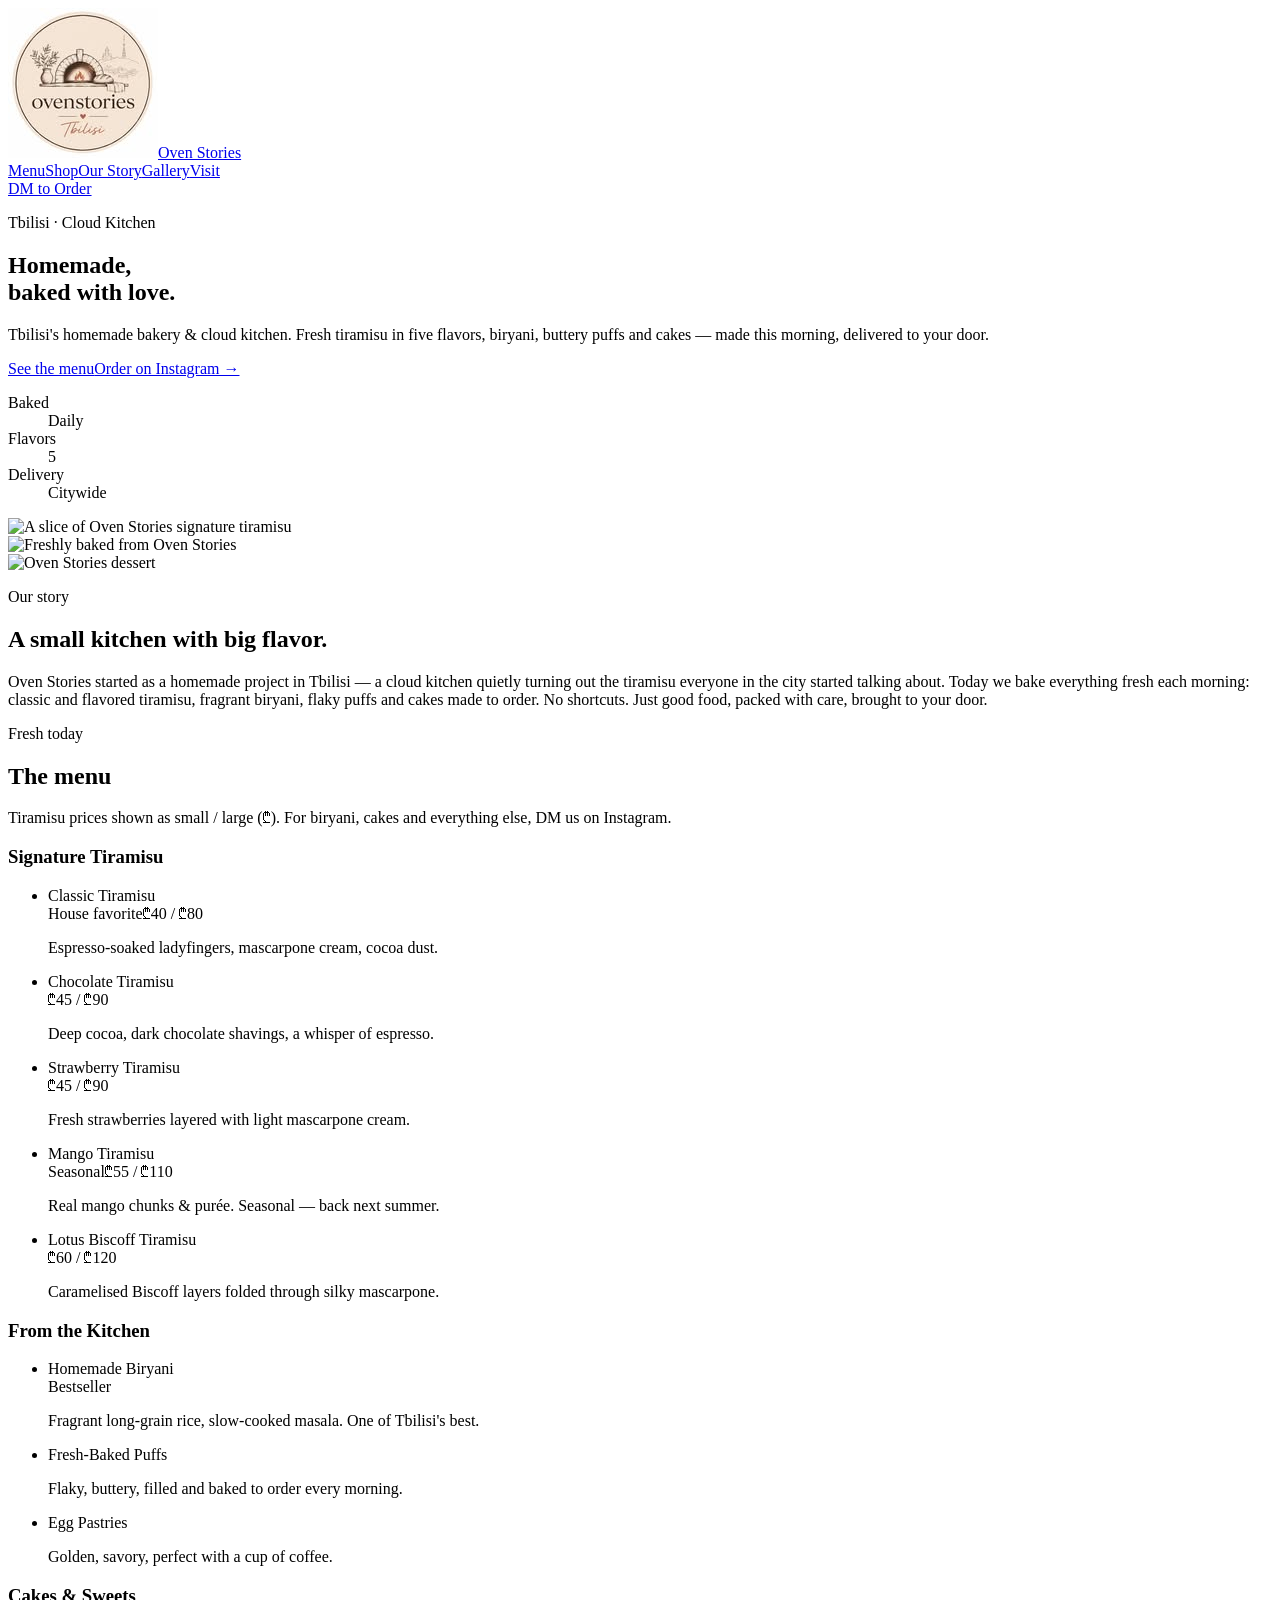
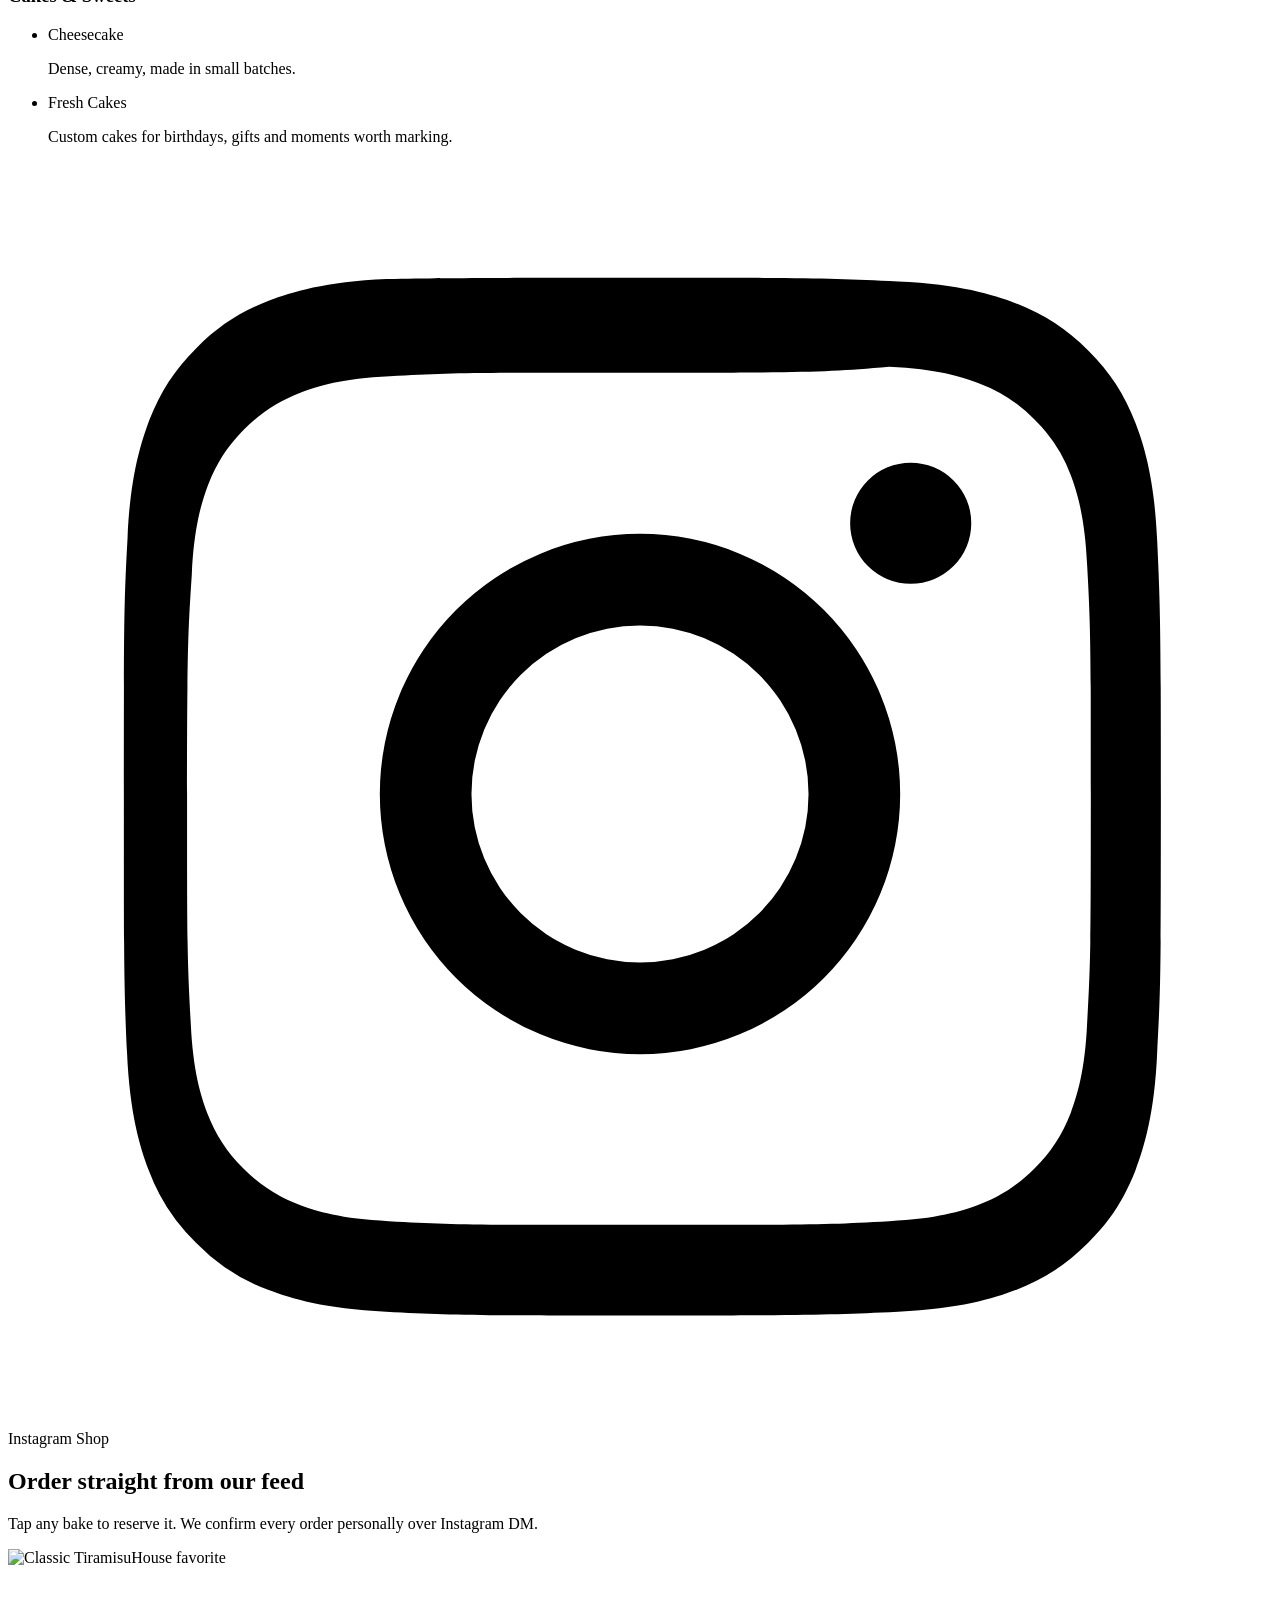
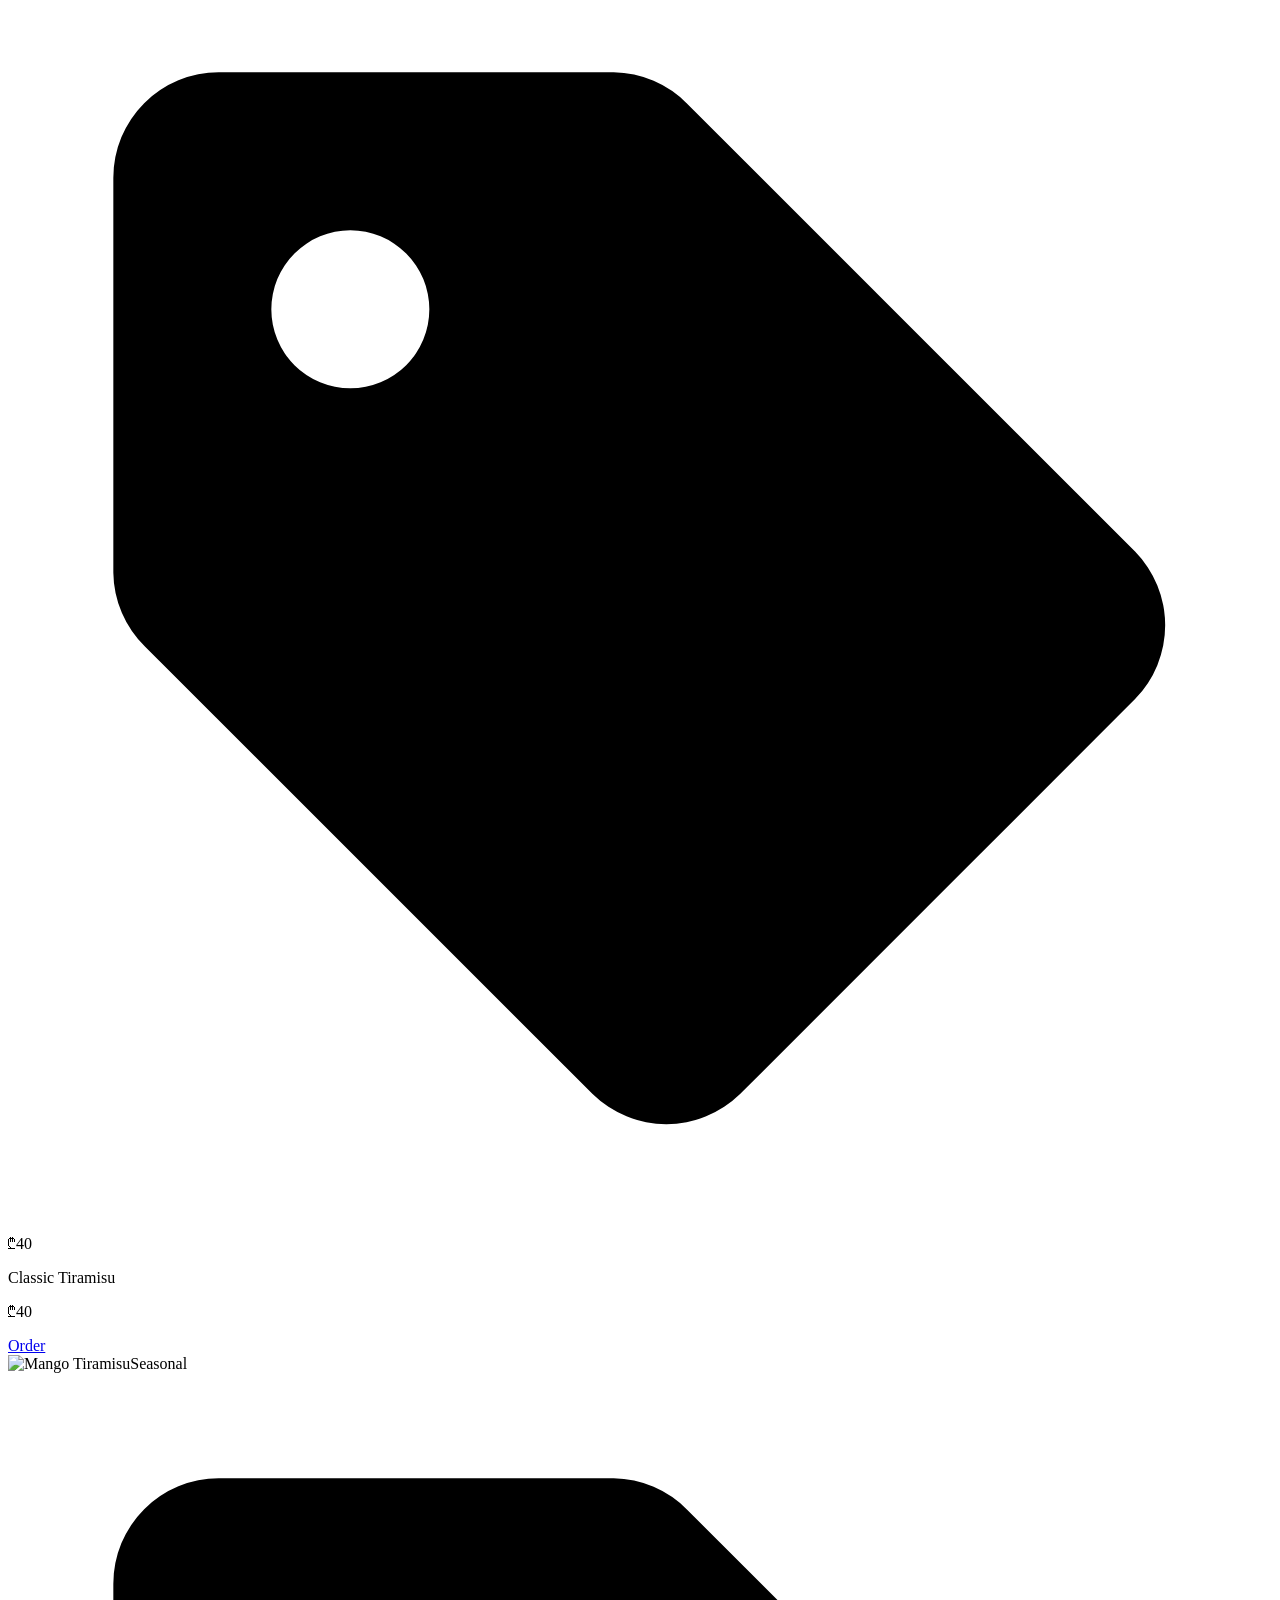
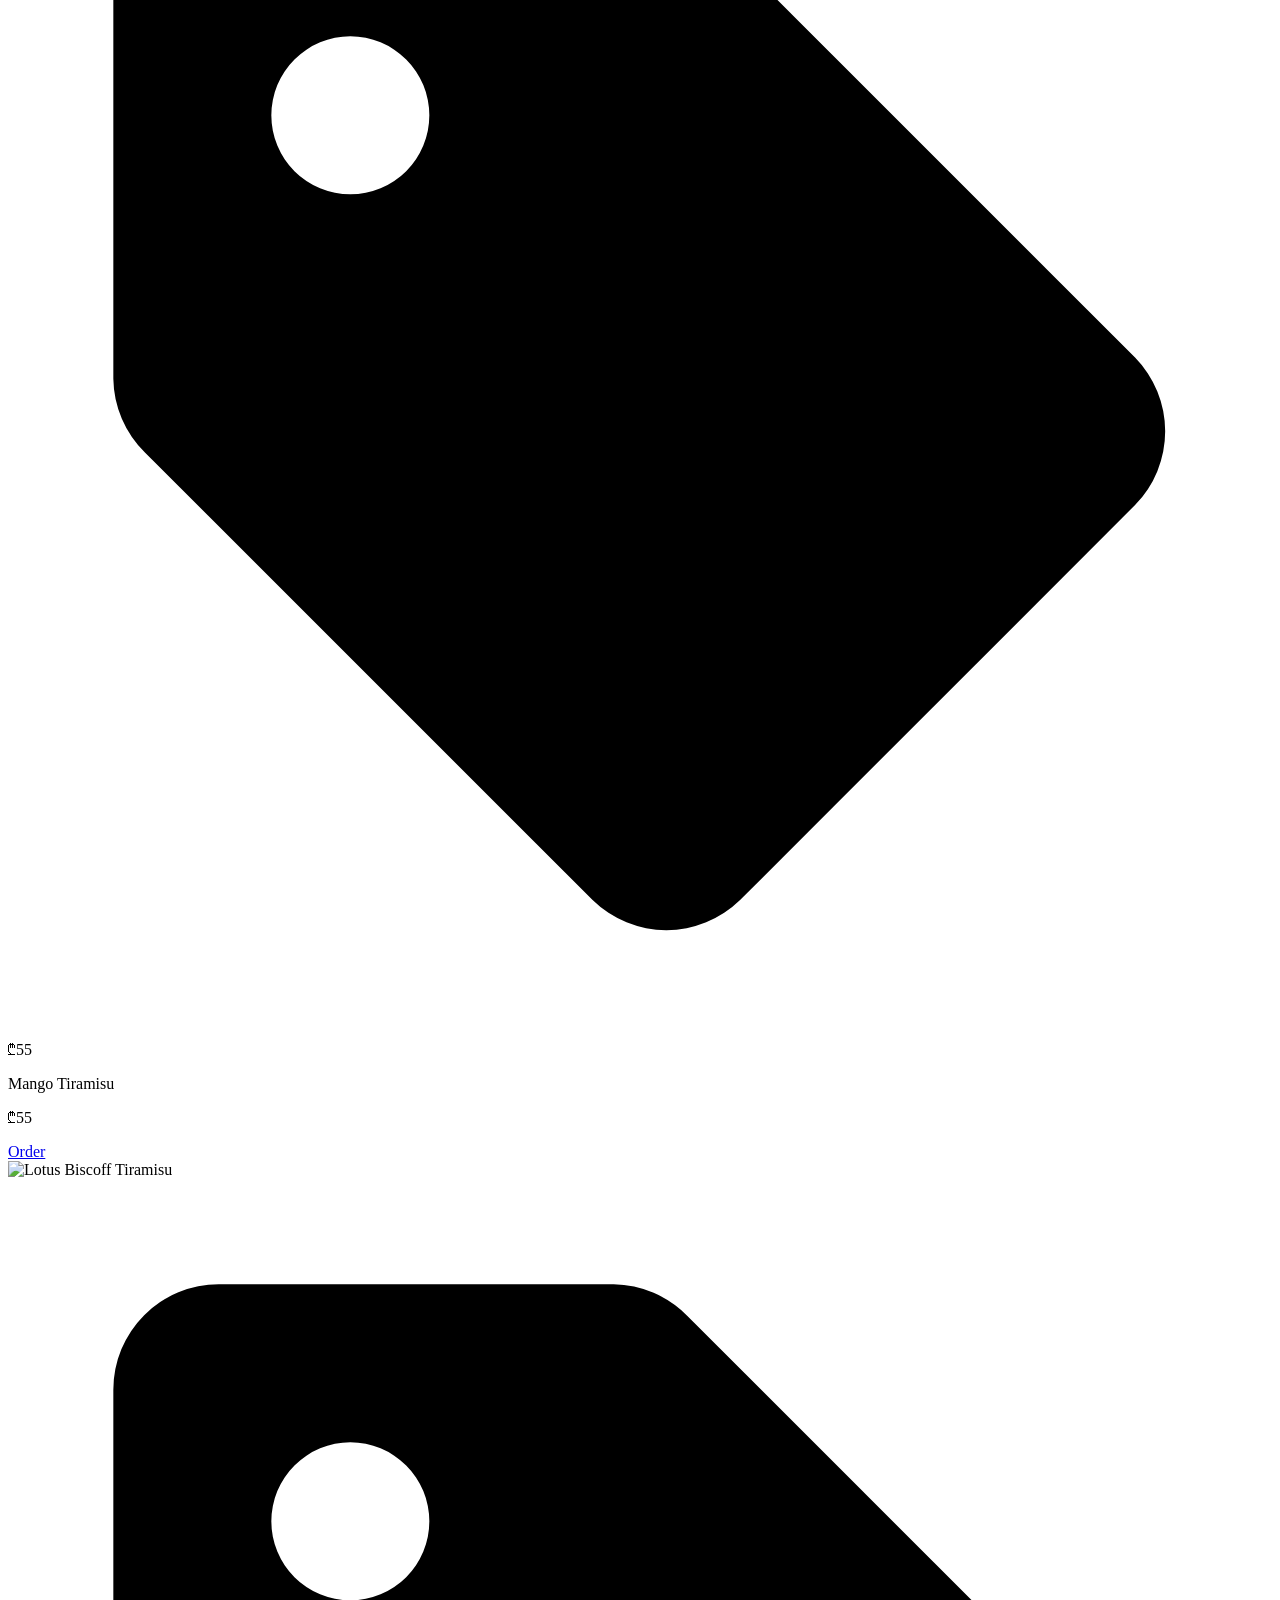
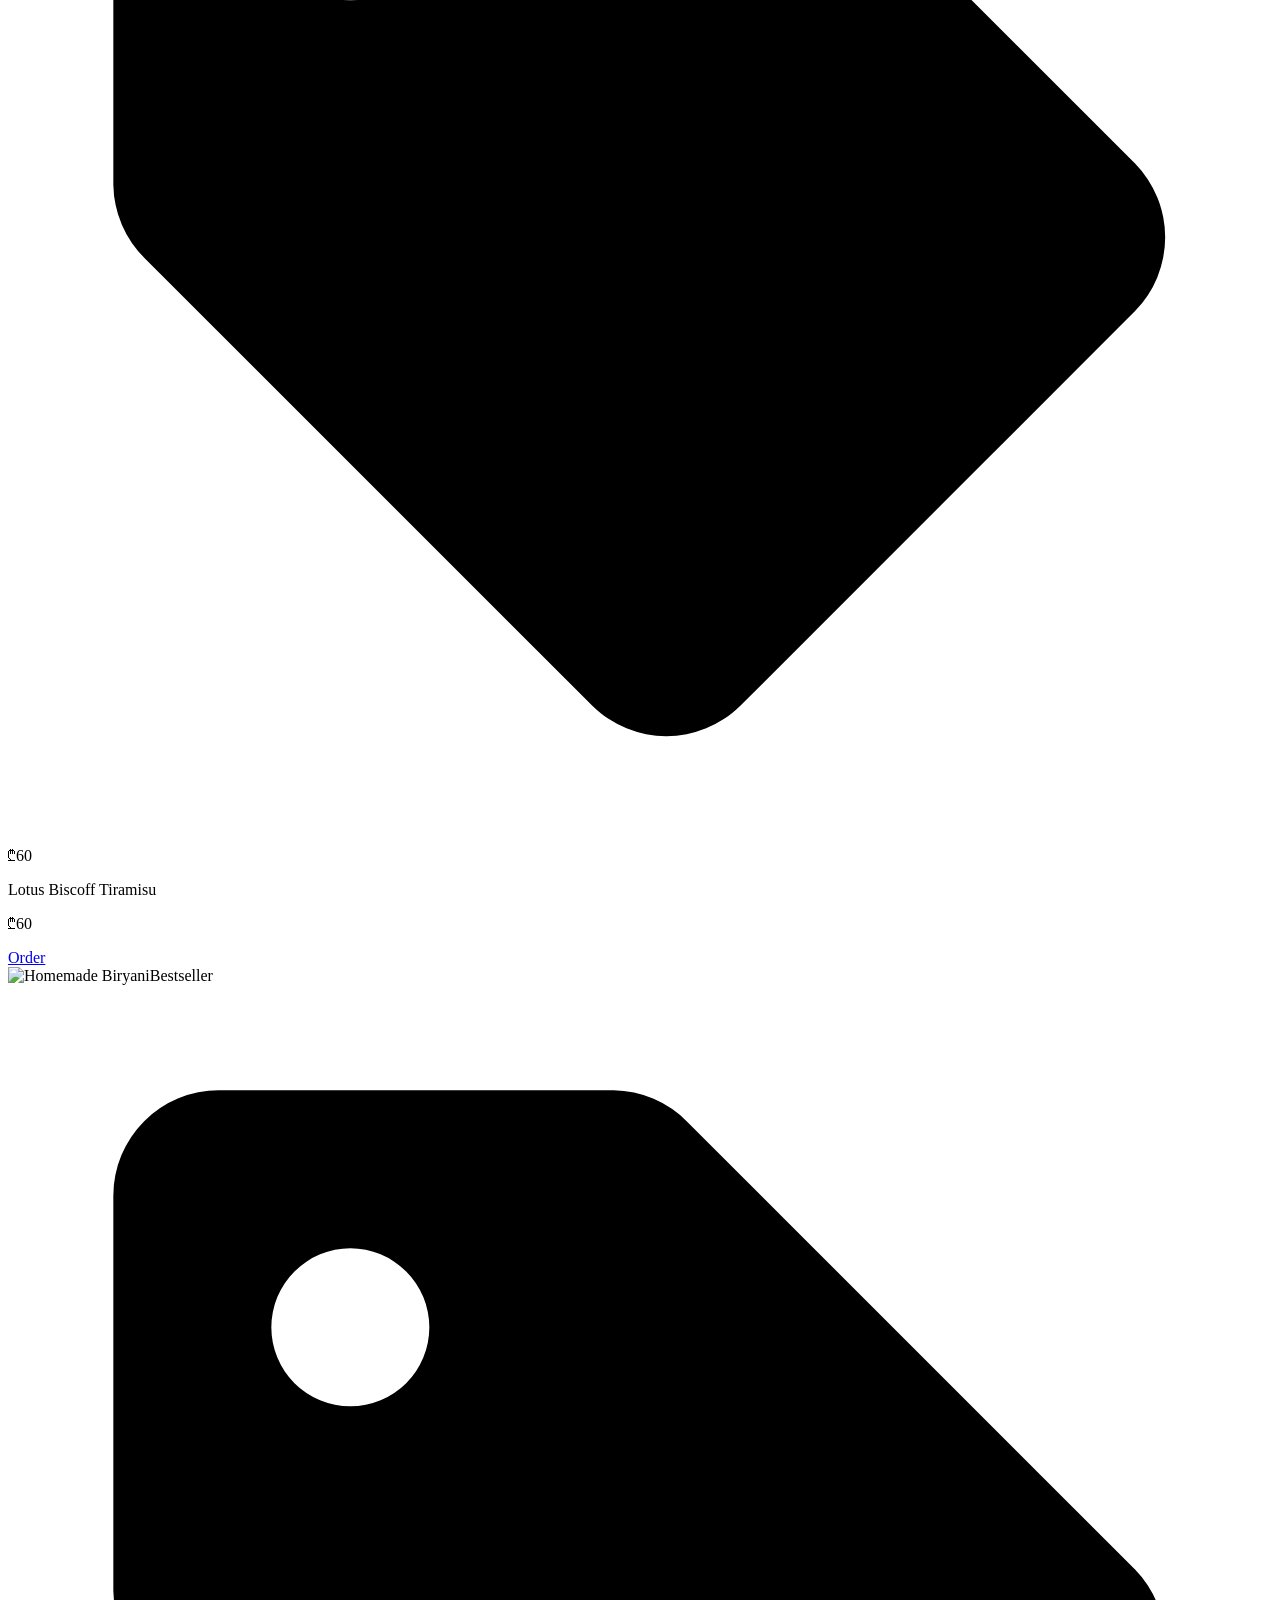
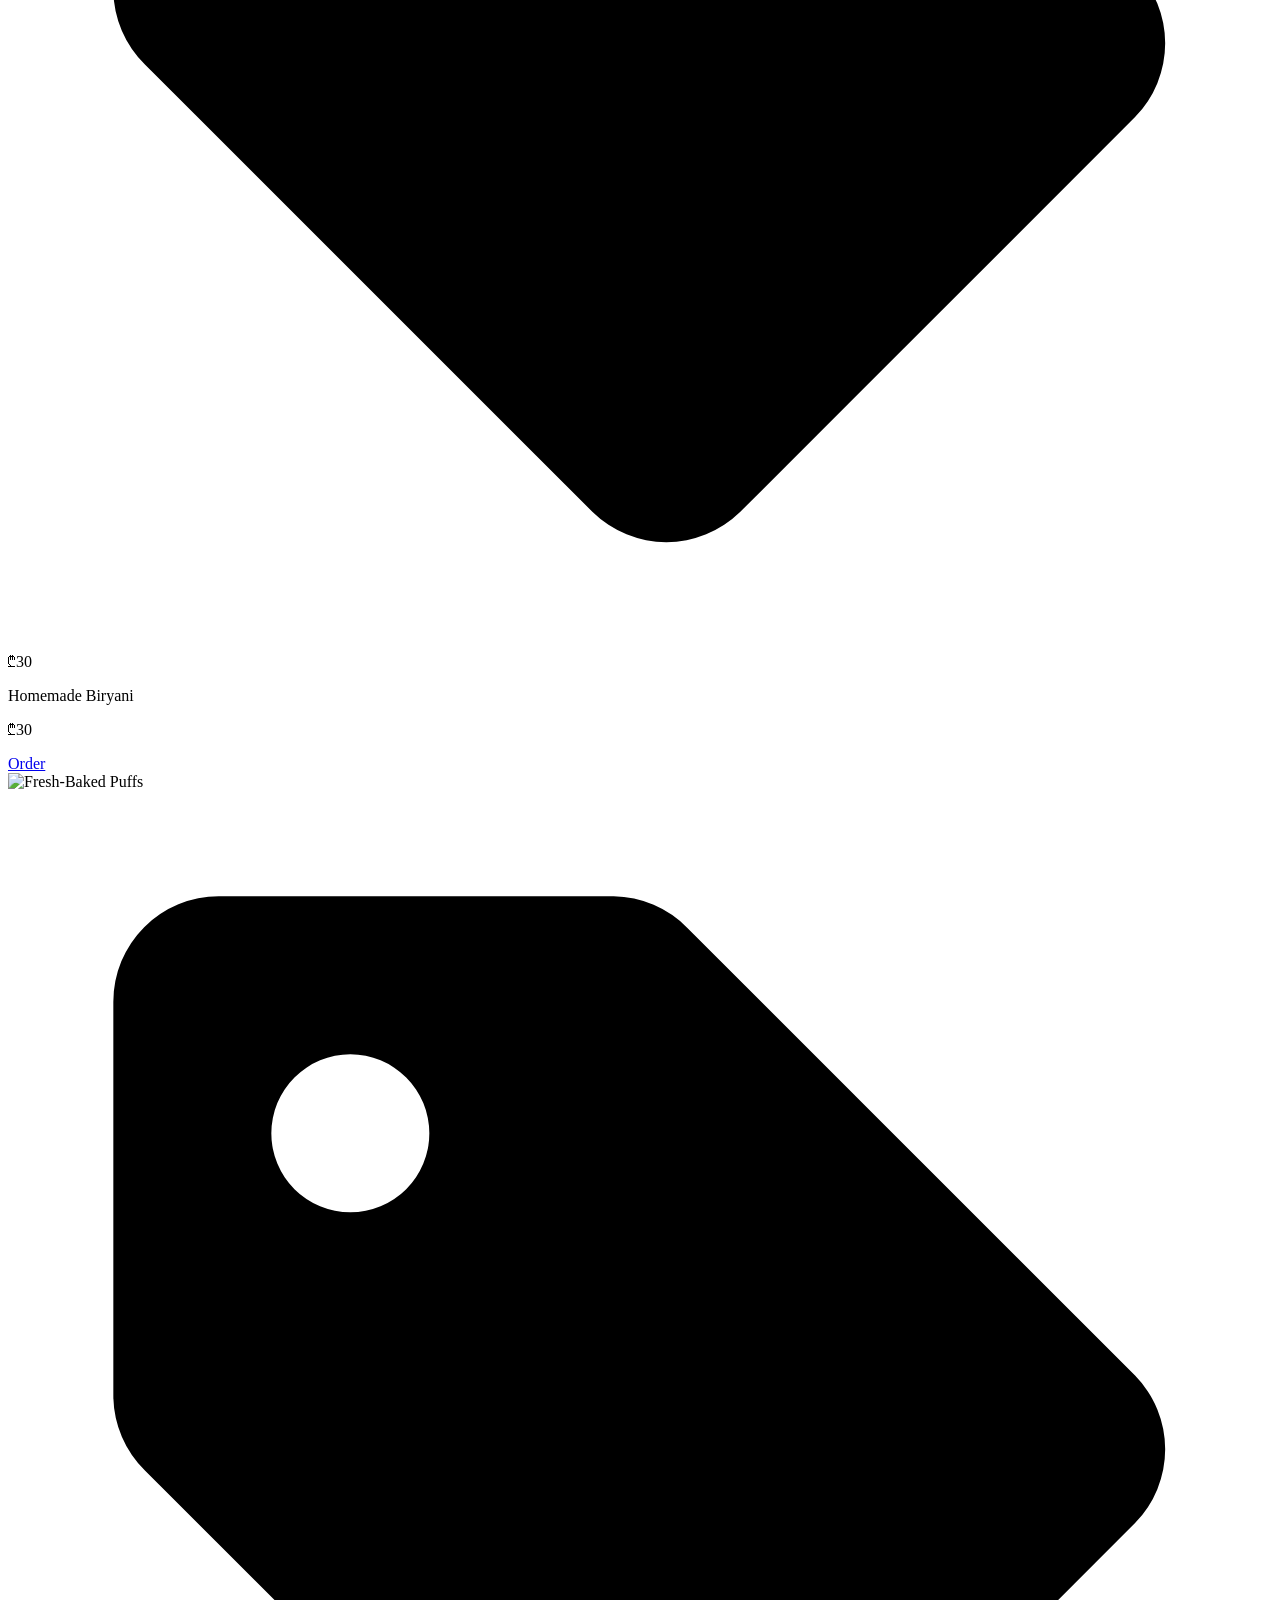
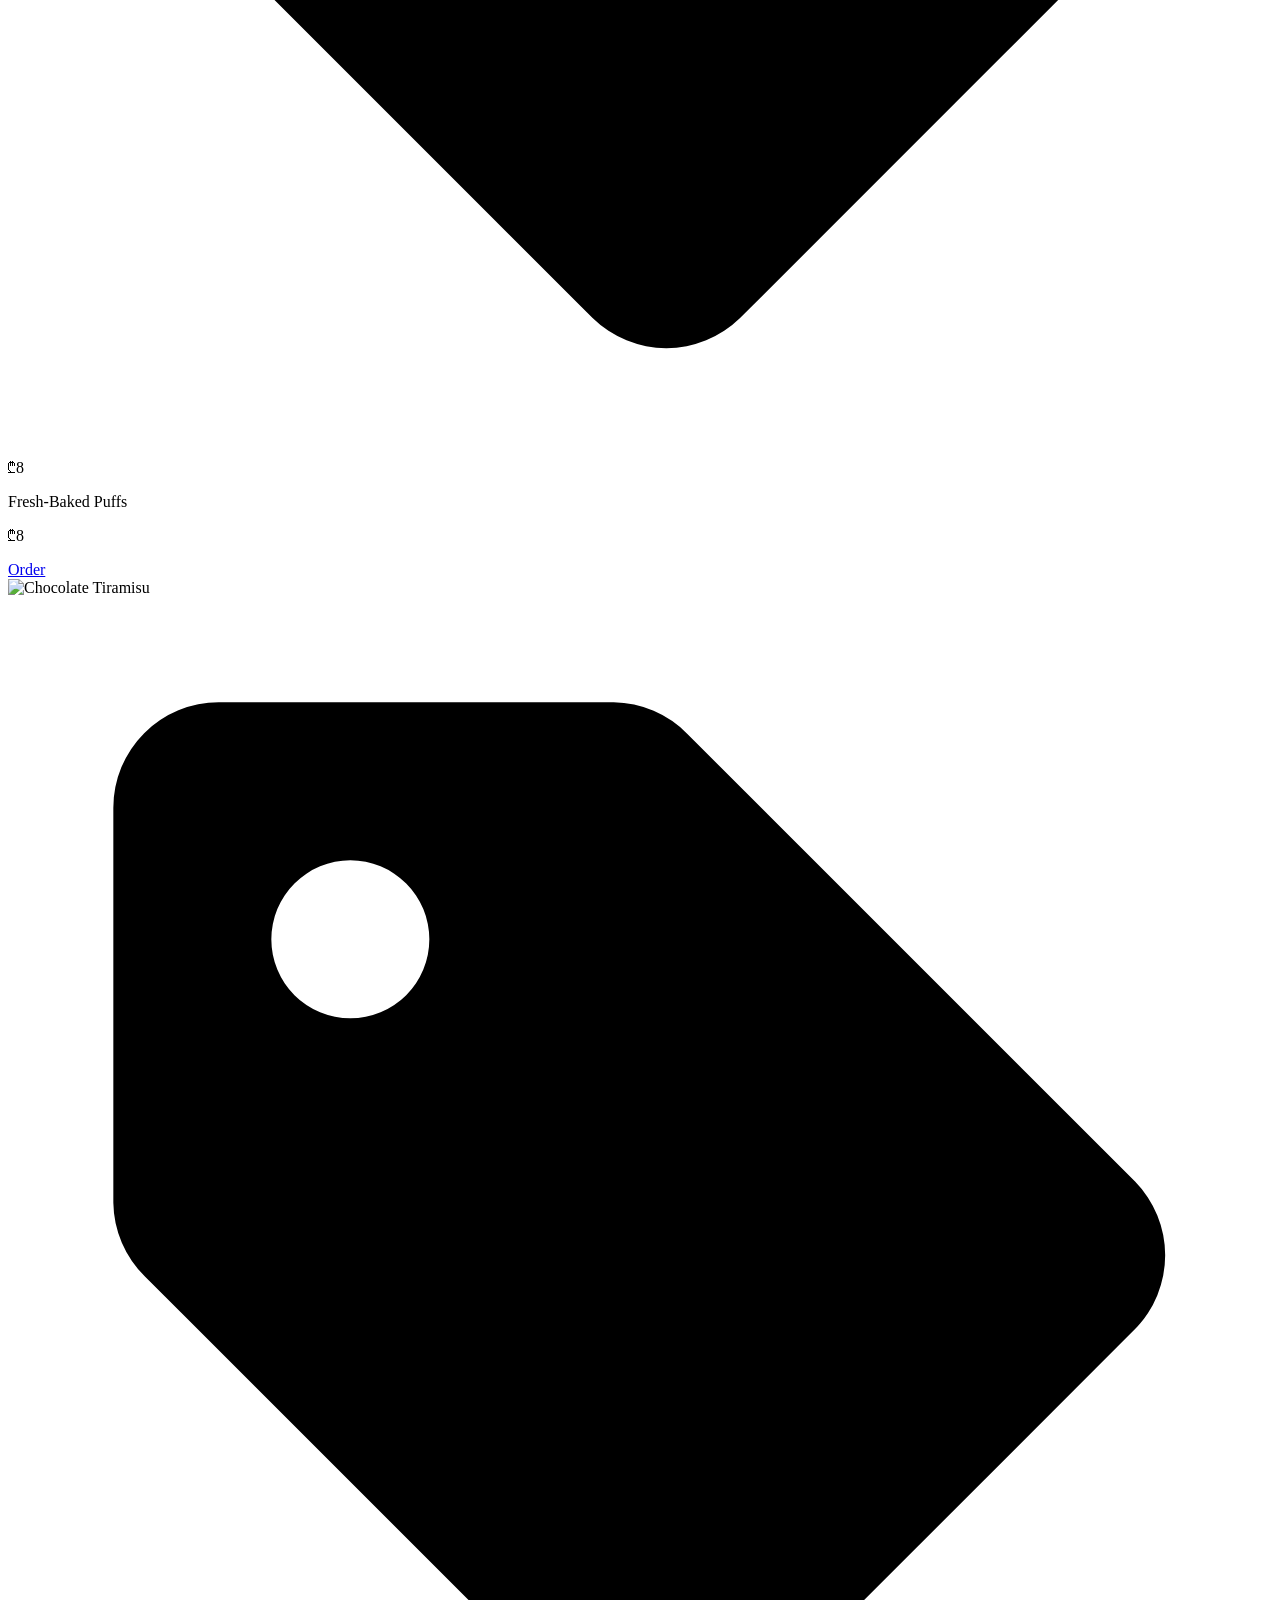
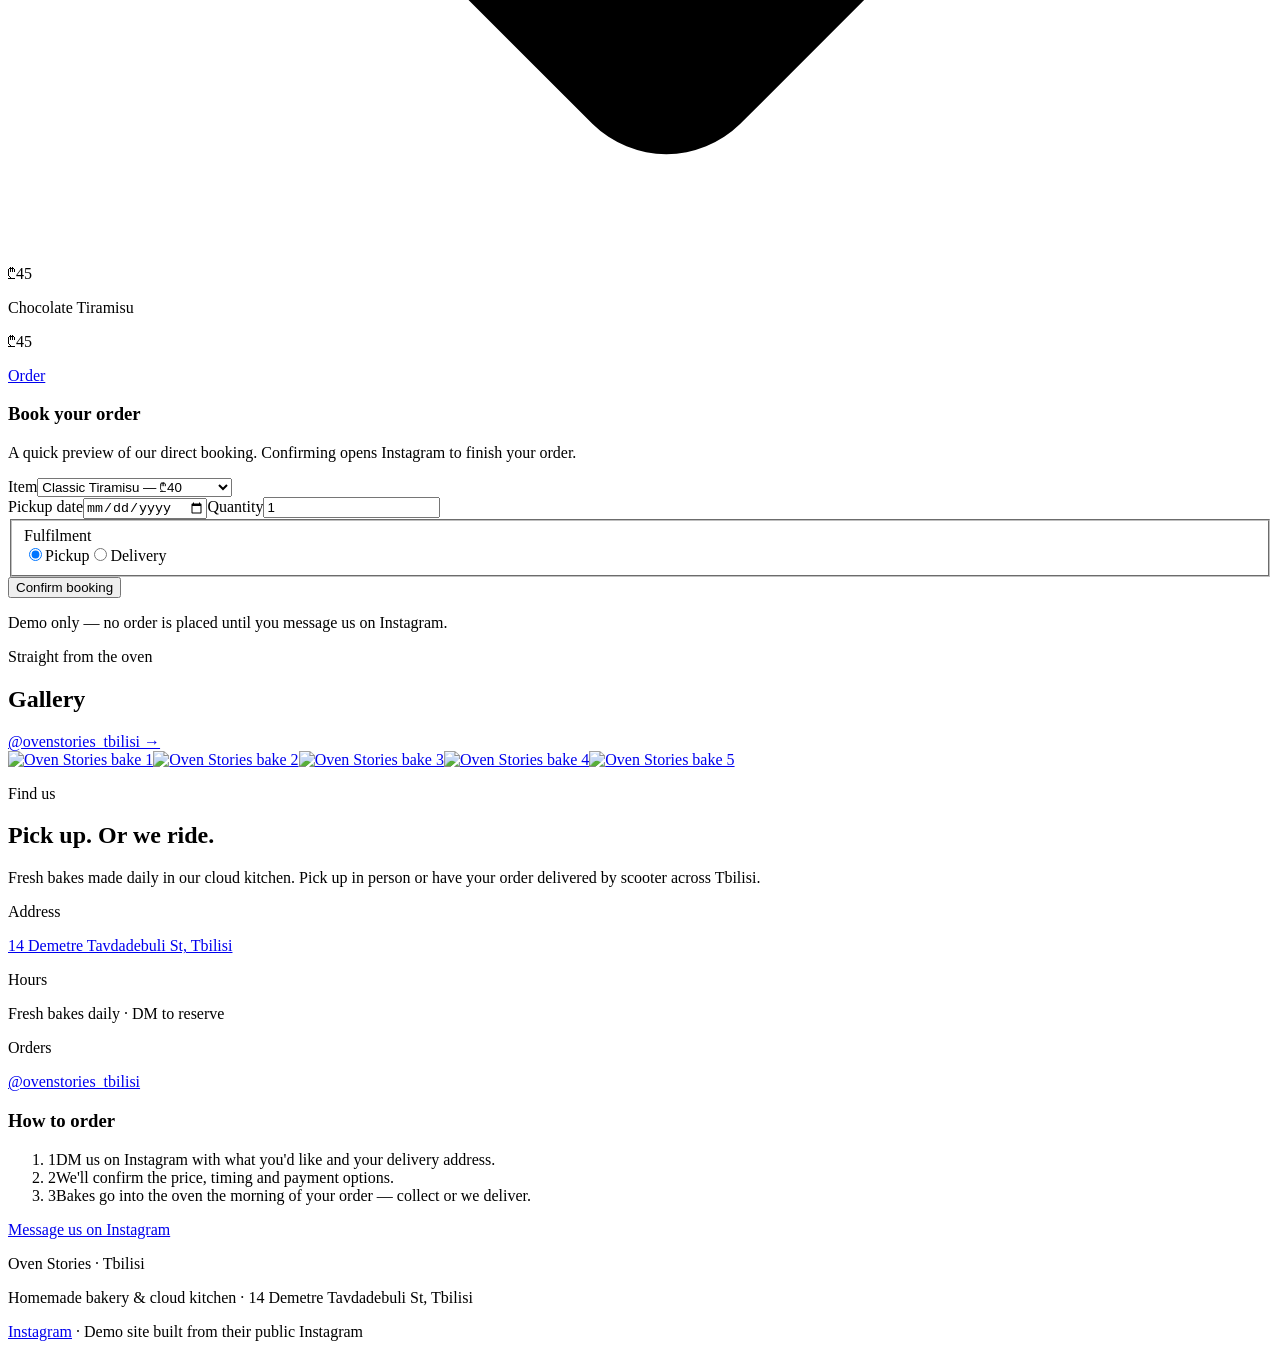
==== commit c087d212: "Add scroll reveals, page-load entrance, and smooth hovers (GSAP, SSR-safe)" ====
--- a/index.html
+++ b/index.html
@@ -1 +1 @@
-<!DOCTYPE html><html lang="en"><head><meta charSet="utf-8"/><meta name="viewport" content="width=device-width, initial-scale=1"/><link rel="preload" as="image" href="/oven-stories/oven-stories-logo.jpg"/><link rel="preload" as="image" href="/oven-stories/oven5.jpg"/><link rel="preload" as="image" href="/oven-stories/oven4.jpg"/><link rel="preload" as="image" href="/oven-stories/oven3.jpg"/><link rel="preload" as="image" href="/oven-stories/oven1.jpg"/><link rel="preload" as="image" href="/oven-stories/oven2.jpg"/><link rel="stylesheet" href="https://fonts.googleapis.com/css2?family=Fraunces:ital,opsz,wght@0,9..144,400;0,9..144,600;1,9..144,400&amp;family=Inter:wght@400;500;600&amp;display=swap" data-precedence="default"/><link rel="stylesheet" href="/oven-stories/assets/styles-rAEzHUq0.css" data-precedence="default"/><title>Oven Stories — Tbilisi&#x27;s Homemade Bakery &amp; Cloud Kitchen</title><meta property="og:site_name" content="Oven Stories Tbilisi"/><meta name="description" content="Freshly baked daily in Tbilisi. Homemade tiramisu in five flavors, biryani, puffs and cakes — delivered or picked up from 14 Demetre Tavdadebuli St."/><meta property="og:title" content="Oven Stories Tbilisi — Fresh Bakes, Delivered Daily"/><meta property="og:description" content="Tbilisi&#x27;s homemade bakery &amp; cloud kitchen. Tiramisu, biryani, puffs, cakes — DM to order."/><meta property="og:type" content="website"/><meta property="og:image" content="/oven-stories/oven5.jpg"/><meta name="twitter:card" content="summary_large_image"/><meta name="twitter:image" content="/oven-stories/oven5.jpg"/><link rel="modulepreload" href="/oven-stories/assets/index-DOfGYzZn.js"/><link rel="modulepreload" href="/oven-stories/assets/routes-BYPcKYSz.js"/><link rel="icon" href="/oven-stories/oven-stories-logo.jpg" type="image/jpeg"/></head><body><!--$--><div class="min-h-screen bg-background text-foreground"><header class="sticky top-0 z-40 border-b border-border/60 bg-background/80 backdrop-blur"><nav class="mx-auto flex max-w-6xl items-center justify-between px-6 py-4"><a href="#top" class="flex items-center gap-2"><img src="/oven-stories/oven-stories-logo.jpg" alt="Oven Stories logo" class="h-9 w-9 rounded-full object-cover"/><span class="font-display text-xl">Oven Stories</span></a><div class="hidden gap-8 text-sm md:flex"><a href="#menu" class="transition-colors hover:text-primary">Menu</a><a href="#shop" class="transition-colors hover:text-primary">Shop</a><a href="#story" class="transition-colors hover:text-primary">Our Story</a><a href="#gallery" class="transition-colors hover:text-primary">Gallery</a><a href="#visit" class="transition-colors hover:text-primary">Visit</a></div><a href="https://ig.me/m/ovenstories_tbilisi" target="_blank" rel="noreferrer" class="rounded-full bg-primary px-4 py-2 text-sm font-medium text-primary-foreground shadow-sm transition-transform hover:-translate-y-0.5">DM to Order</a></nav></header><section id="top" class="grain-bg"><div class="mx-auto grid max-w-6xl gap-12 px-6 py-16 md:grid-cols-2 md:items-center md:py-24"><div><p class="mb-4 inline-flex items-center gap-2 rounded-full border border-border bg-card/60 px-3 py-1 text-xs uppercase tracking-[0.18em] text-muted-foreground"><span class="h-1.5 w-1.5 rounded-full bg-accent"></span> Tbilisi · Cloud Kitchen</p><h1 class="font-display text-5xl leading-[1.02] md:text-7xl">Homemade,<br/><span class="italic text-primary">baked with love.</span></h1><p class="mt-6 max-w-md text-lg text-muted-foreground">Tbilisi&#x27;s homemade bakery &amp; cloud kitchen. Fresh tiramisu in five flavors, biryani, buttery puffs and cakes — made this morning, delivered to your door.</p><div class="mt-8 flex flex-wrap gap-3"><a href="#menu" class="rounded-full bg-primary px-6 py-3 text-primary-foreground shadow-md transition-transform hover:-translate-y-0.5">See the menu</a><a href="https://ig.me/m/ovenstories_tbilisi" target="_blank" rel="noreferrer" class="rounded-full border border-border bg-card px-6 py-3 text-foreground transition-colors hover:bg-accent hover:text-accent-foreground">Order on Instagram →</a></div><dl class="mt-10 grid max-w-md grid-cols-3 gap-6 text-sm"><div><dt class="text-muted-foreground">Baked</dt><dd class="font-display text-2xl text-primary">Daily</dd></div><div><dt class="text-muted-foreground">Flavors</dt><dd class="font-display text-2xl text-primary">5</dd></div><div><dt class="text-muted-foreground">Delivery</dt><dd class="font-display text-2xl text-primary">Citywide</dd></div></dl></div><div class="relative"><div class="absolute -inset-4 rotate-3 rounded-3xl bg-accent/40 blur-2xl" aria-hidden="true"></div><img src="/oven-stories/oven5.jpg" alt="A slice of Oven Stories signature tiramisu" class="relative aspect-square w-full rounded-3xl object-cover shadow-2xl" loading="eager"/><div class="absolute -bottom-6 -left-6 hidden rotate-[-4deg] rounded-2xl bg-card p-3 shadow-xl md:block"><img src="/oven-stories/oven2.jpg" alt="Freshly baked from Oven Stories" class="h-32 w-32 rounded-xl object-cover" loading="lazy"/></div><div class="absolute -top-6 -right-6 hidden rotate-[6deg] rounded-2xl bg-card p-3 shadow-xl md:block"><img src="/oven-stories/oven4.jpg" alt="Oven Stories dessert" class="h-28 w-28 rounded-xl object-cover" loading="lazy"/></div></div></div></section><section id="story" class="mx-auto max-w-4xl px-6 py-20 text-center"><p class="text-xs uppercase tracking-[0.2em] text-muted-foreground">Our story</p><h2 class="mt-4 font-display text-4xl md:text-5xl">A small kitchen with big flavor.</h2><p class="mx-auto mt-6 max-w-2xl text-lg text-muted-foreground">Oven Stories started as a homemade project in Tbilisi — a cloud kitchen quietly turning out the tiramisu everyone in the city started talking about. Today we bake everything fresh each morning: classic and flavored tiramisu, fragrant biryani, flaky puffs and cakes made to order. No shortcuts. Just good food, packed with care, brought to your door.</p></section><section id="menu" class="border-y border-border bg-secondary/40"><div class="mx-auto max-w-6xl px-6 py-20"><div class="mb-12 flex flex-wrap items-end justify-between gap-6"><div><p class="text-xs uppercase tracking-[0.2em] text-muted-foreground">Fresh today</p><h2 class="mt-3 font-display text-4xl md:text-5xl">The menu</h2></div><p class="max-w-sm text-sm text-muted-foreground">Tiramisu prices shown as <span class="font-display text-primary">small / large</span> (₾). For biryani, cakes and everything else, DM us on Instagram.</p></div><div class="grid gap-10 md:grid-cols-3"><div><h3 class="border-b border-border pb-3 font-display text-2xl text-primary">Signature Tiramisu</h3><ul class="mt-5 space-y-5"><li><div class="flex items-baseline justify-between gap-3"><span class="font-display text-lg">Classic Tiramisu</span><div class="flex items-center gap-2"><span class="whitespace-nowrap rounded-full bg-accent/60 px-2 py-0.5 text-[10px] uppercase tracking-widest text-accent-foreground">House favorite</span><span class="whitespace-nowrap font-display text-sm text-primary">₾40 / ₾80</span></div></div><p class="mt-1 text-sm text-muted-foreground">Espresso-soaked ladyfingers, mascarpone cream, cocoa dust.</p></li><li><div class="flex items-baseline justify-between gap-3"><span class="font-display text-lg">Chocolate Tiramisu</span><div class="flex items-center gap-2"><span class="whitespace-nowrap font-display text-sm text-primary">₾45 / ₾90</span></div></div><p class="mt-1 text-sm text-muted-foreground">Deep cocoa, dark chocolate shavings, a whisper of espresso.</p></li><li><div class="flex items-baseline justify-between gap-3"><span class="font-display text-lg">Strawberry Tiramisu</span><div class="flex items-center gap-2"><span class="whitespace-nowrap font-display text-sm text-primary">₾45 / ₾90</span></div></div><p class="mt-1 text-sm text-muted-foreground">Fresh strawberries layered with light mascarpone cream.</p></li><li><div class="flex items-baseline justify-between gap-3"><span class="font-display text-lg">Mango Tiramisu</span><div class="flex items-center gap-2"><span class="whitespace-nowrap rounded-full bg-accent/60 px-2 py-0.5 text-[10px] uppercase tracking-widest text-accent-foreground">Seasonal</span><span class="whitespace-nowrap font-display text-sm text-primary">₾55 / ₾110</span></div></div><p class="mt-1 text-sm text-muted-foreground">Real mango chunks &amp; purée. Seasonal — back next summer.</p></li><li><div class="flex items-baseline justify-between gap-3"><span class="font-display text-lg">Lotus Biscoff Tiramisu</span><div class="flex items-center gap-2"><span class="whitespace-nowrap font-display text-sm text-primary">₾60 / ₾120</span></div></div><p class="mt-1 text-sm text-muted-foreground">Caramelised Biscoff layers folded through silky mascarpone.</p></li></ul></div><div><h3 class="border-b border-border pb-3 font-display text-2xl text-primary">From the Kitchen</h3><ul class="mt-5 space-y-5"><li><div class="flex items-baseline justify-between gap-3"><span class="font-display text-lg">Homemade Biryani</span><div class="flex items-center gap-2"><span class="whitespace-nowrap rounded-full bg-accent/60 px-2 py-0.5 text-[10px] uppercase tracking-widest text-accent-foreground">Bestseller</span></div></div><p class="mt-1 text-sm text-muted-foreground">Fragrant long-grain rice, slow-cooked masala. One of Tbilisi&#x27;s best.</p></li><li><div class="flex items-baseline justify-between gap-3"><span class="font-display text-lg">Fresh-Baked Puffs</span><div class="flex items-center gap-2"></div></div><p class="mt-1 text-sm text-muted-foreground">Flaky, buttery, filled and baked to order every morning.</p></li><li><div class="flex items-baseline justify-between gap-3"><span class="font-display text-lg">Egg Pastries</span><div class="flex items-center gap-2"></div></div><p class="mt-1 text-sm text-muted-foreground">Golden, savory, perfect with a cup of coffee.</p></li></ul></div><div><h3 class="border-b border-border pb-3 font-display text-2xl text-primary">Cakes &amp; Sweets</h3><ul class="mt-5 space-y-5"><li><div class="flex items-baseline justify-between gap-3"><span class="font-display text-lg">Cheesecake</span><div class="flex items-center gap-2"></div></div><p class="mt-1 text-sm text-muted-foreground">Dense, creamy, made in small batches.</p></li><li><div class="flex items-baseline justify-between gap-3"><span class="font-display text-lg">Fresh Cakes</span><div class="flex items-center gap-2"></div></div><p class="mt-1 text-sm text-muted-foreground">Custom cakes for birthdays, gifts and moments worth marking.</p></li></ul></div></div></div></section><section id="shop" class="mx-auto max-w-6xl px-6 py-20"><div class="mb-10 text-center"><span class="inline-flex items-center gap-2 rounded-full border border-border bg-secondary/40 px-3 py-1 text-xs uppercase tracking-widest text-muted-foreground"><svg viewBox="0 0 24 24" aria-hidden="true" class="h-4 w-4 fill-current"><path d="M12 2.2c3.2 0 3.6 0 4.9.07 1.17.05 1.8.25 2.23.41.56.22.96.48 1.38.9.42.42.68.82.9 1.38.16.42.36 1.06.41 2.23.06 1.27.07 1.65.07 4.86s0 3.6-.07 4.86c-.05 1.17-.25 1.8-.41 2.23-.22.56-.48.96-.9 1.38-.42.42-.82.68-1.38.9-.42.16-1.06.36-2.23.41-1.27.06-1.65.07-4.86.07s-3.6 0-4.86-.07c-1.17-.05-1.8-.25-2.23-.41a3.7 3.7 0 0 1-1.38-.9 3.7 3.7 0 0 1-.9-1.38c-.16-.42-.36-1.06-.41-2.23C2.2 15.6 2.2 15.2 2.2 12s0-3.6.07-4.86c.05-1.17.25-1.8.41-2.23.22-.56.48-.96.9-1.38.42-.42.82-.68 1.38-.9.42-.16 1.06-.36 2.23-.41C8.4 2.2 8.8 2.2 12 2.2Zm0 1.8c-3.15 0-3.5 0-4.75.07-.9.04-1.38.19-1.7.31-.43.17-.74.37-1.06.69-.32.32-.52.63-.69 1.06-.12.32-.27.8-.31 1.7C3.42 8.9 3.4 9.25 3.4 12s0 3.1.07 4.35c.04.9.19 1.38.31 1.7.17.43.37.74.69 1.06.32.32.63.52 1.06.69.32.12.8.27 1.7.31 1.25.07 1.6.07 4.75.07s3.5 0 4.75-.07c.9-.04 1.38-.19 1.7-.31.43-.17.74-.37 1.06-.69.32-.32.52-.63.69-1.06.12-.32.27-.8.31-1.7.07-1.25.07-1.6.07-4.35s0-3.1-.07-4.35c-.04-.9-.19-1.38-.31-1.7a2.86 2.86 0 0 0-.69-1.06 2.86 2.86 0 0 0-1.06-.69c-.32-.12-.8-.27-1.7-.31C15.5 4 15.15 4 12 4Zm0 3.06A4.94 4.94 0 1 1 7.06 12 4.94 4.94 0 0 1 12 7.06Zm0 8.14A3.2 3.2 0 1 0 8.8 12 3.2 3.2 0 0 0 12 15.2Zm6.29-8.34a1.15 1.15 0 1 1-1.15-1.15 1.15 1.15 0 0 1 1.15 1.15Z"></path></svg>Instagram Shop</span><h2 class="mt-4 font-display text-3xl md:text-4xl">Order straight from our feed</h2><p class="mx-auto mt-3 max-w-xl text-muted-foreground">Tap any bake to reserve it. We confirm every order personally over Instagram DM.</p></div><div class="grid grid-cols-1 gap-6 sm:grid-cols-2 lg:grid-cols-3"><div class="group overflow-hidden rounded-2xl border border-border bg-background shadow-sm transition-shadow hover:shadow-md"><div class="relative aspect-square overflow-hidden"><img src="/oven-stories/oven5.jpg" alt="Classic Tiramisu" class="h-full w-full object-cover transition-transform duration-500 group-hover:scale-105"/><span class="absolute left-3 top-3 rounded-full bg-background/90 px-2.5 py-1 text-xs font-medium text-foreground backdrop-blur">House favorite</span><span class="absolute bottom-3 left-3 flex items-center gap-1.5 rounded-full bg-foreground/85 px-3 py-1.5 text-sm font-medium text-background backdrop-blur"><svg viewBox="0 0 24 24" aria-hidden="true" class="h-3.5 w-3.5 fill-current"><path d="M21.4 11.1 12.9 2.6a2 2 0 0 0-1.4-.6H4a2 2 0 0 0-2 2v7.5a2 2 0 0 0 .6 1.4l8.5 8.5a2 2 0 0 0 2.8 0l7.5-7.5a2 2 0 0 0 0-2.8ZM6.5 8A1.5 1.5 0 1 1 8 6.5 1.5 1.5 0 0 1 6.5 8Z"></path></svg>₾40</span></div><div class="flex items-center justify-between gap-3 p-4"><div><p class="font-display text-lg leading-tight">Classic Tiramisu</p><p class="text-sm text-muted-foreground">₾40</p></div><a href="https://ig.me/m/ovenstories_tbilisi" target="_blank" rel="noreferrer" class="shrink-0 rounded-full bg-primary px-4 py-2 text-sm font-medium text-primary-foreground transition-opacity hover:opacity-90">Order</a></div></div><div class="group overflow-hidden rounded-2xl border border-border bg-background shadow-sm transition-shadow hover:shadow-md"><div class="relative aspect-square overflow-hidden"><img src="/oven-stories/oven4.jpg" alt="Mango Tiramisu" class="h-full w-full object-cover transition-transform duration-500 group-hover:scale-105"/><span class="absolute left-3 top-3 rounded-full bg-background/90 px-2.5 py-1 text-xs font-medium text-foreground backdrop-blur">Seasonal</span><span class="absolute bottom-3 left-3 flex items-center gap-1.5 rounded-full bg-foreground/85 px-3 py-1.5 text-sm font-medium text-background backdrop-blur"><svg viewBox="0 0 24 24" aria-hidden="true" class="h-3.5 w-3.5 fill-current"><path d="M21.4 11.1 12.9 2.6a2 2 0 0 0-1.4-.6H4a2 2 0 0 0-2 2v7.5a2 2 0 0 0 .6 1.4l8.5 8.5a2 2 0 0 0 2.8 0l7.5-7.5a2 2 0 0 0 0-2.8ZM6.5 8A1.5 1.5 0 1 1 8 6.5 1.5 1.5 0 0 1 6.5 8Z"></path></svg>₾55</span></div><div class="flex items-center justify-between gap-3 p-4"><div><p class="font-display text-lg leading-tight">Mango Tiramisu</p><p class="text-sm text-muted-foreground">₾55</p></div><a href="https://ig.me/m/ovenstories_tbilisi" target="_blank" rel="noreferrer" class="shrink-0 rounded-full bg-primary px-4 py-2 text-sm font-medium text-primary-foreground transition-opacity hover:opacity-90">Order</a></div></div><div class="group overflow-hidden rounded-2xl border border-border bg-background shadow-sm transition-shadow hover:shadow-md"><div class="relative aspect-square overflow-hidden"><img src="/oven-stories/oven3.jpg" alt="Lotus Biscoff Tiramisu" class="h-full w-full object-cover transition-transform duration-500 group-hover:scale-105"/><span class="absolute bottom-3 left-3 flex items-center gap-1.5 rounded-full bg-foreground/85 px-3 py-1.5 text-sm font-medium text-background backdrop-blur"><svg viewBox="0 0 24 24" aria-hidden="true" class="h-3.5 w-3.5 fill-current"><path d="M21.4 11.1 12.9 2.6a2 2 0 0 0-1.4-.6H4a2 2 0 0 0-2 2v7.5a2 2 0 0 0 .6 1.4l8.5 8.5a2 2 0 0 0 2.8 0l7.5-7.5a2 2 0 0 0 0-2.8ZM6.5 8A1.5 1.5 0 1 1 8 6.5 1.5 1.5 0 0 1 6.5 8Z"></path></svg>₾60</span></div><div class="flex items-center justify-between gap-3 p-4"><div><p class="font-display text-lg leading-tight">Lotus Biscoff Tiramisu</p><p class="text-sm text-muted-foreground">₾60</p></div><a href="https://ig.me/m/ovenstories_tbilisi" target="_blank" rel="noreferrer" class="shrink-0 rounded-full bg-primary px-4 py-2 text-sm font-medium text-primary-foreground transition-opacity hover:opacity-90">Order</a></div></div><div class="group overflow-hidden rounded-2xl border border-border bg-background shadow-sm transition-shadow hover:shadow-md"><div class="relative aspect-square overflow-hidden"><img src="/oven-stories/oven1.jpg" alt="Homemade Biryani" class="h-full w-full object-cover transition-transform duration-500 group-hover:scale-105"/><span class="absolute left-3 top-3 rounded-full bg-background/90 px-2.5 py-1 text-xs font-medium text-foreground backdrop-blur">Bestseller</span><span class="absolute bottom-3 left-3 flex items-center gap-1.5 rounded-full bg-foreground/85 px-3 py-1.5 text-sm font-medium text-background backdrop-blur"><svg viewBox="0 0 24 24" aria-hidden="true" class="h-3.5 w-3.5 fill-current"><path d="M21.4 11.1 12.9 2.6a2 2 0 0 0-1.4-.6H4a2 2 0 0 0-2 2v7.5a2 2 0 0 0 .6 1.4l8.5 8.5a2 2 0 0 0 2.8 0l7.5-7.5a2 2 0 0 0 0-2.8ZM6.5 8A1.5 1.5 0 1 1 8 6.5 1.5 1.5 0 0 1 6.5 8Z"></path></svg>₾30</span></div><div class="flex items-center justify-between gap-3 p-4"><div><p class="font-display text-lg leading-tight">Homemade Biryani</p><p class="text-sm text-muted-foreground">₾30</p></div><a href="https://ig.me/m/ovenstories_tbilisi" target="_blank" rel="noreferrer" class="shrink-0 rounded-full bg-primary px-4 py-2 text-sm font-medium text-primary-foreground transition-opacity hover:opacity-90">Order</a></div></div><div class="group overflow-hidden rounded-2xl border border-border bg-background shadow-sm transition-shadow hover:shadow-md"><div class="relative aspect-square overflow-hidden"><img src="/oven-stories/oven2.jpg" alt="Fresh-Baked Puffs" class="h-full w-full object-cover transition-transform duration-500 group-hover:scale-105"/><span class="absolute bottom-3 left-3 flex items-center gap-1.5 rounded-full bg-foreground/85 px-3 py-1.5 text-sm font-medium text-background backdrop-blur"><svg viewBox="0 0 24 24" aria-hidden="true" class="h-3.5 w-3.5 fill-current"><path d="M21.4 11.1 12.9 2.6a2 2 0 0 0-1.4-.6H4a2 2 0 0 0-2 2v7.5a2 2 0 0 0 .6 1.4l8.5 8.5a2 2 0 0 0 2.8 0l7.5-7.5a2 2 0 0 0 0-2.8ZM6.5 8A1.5 1.5 0 1 1 8 6.5 1.5 1.5 0 0 1 6.5 8Z"></path></svg>₾8</span></div><div class="flex items-center justify-between gap-3 p-4"><div><p class="font-display text-lg leading-tight">Fresh-Baked Puffs</p><p class="text-sm text-muted-foreground">₾8</p></div><a href="https://ig.me/m/ovenstories_tbilisi" target="_blank" rel="noreferrer" class="shrink-0 rounded-full bg-primary px-4 py-2 text-sm font-medium text-primary-foreground transition-opacity hover:opacity-90">Order</a></div></div><div class="group overflow-hidden rounded-2xl border border-border bg-background shadow-sm transition-shadow hover:shadow-md"><div class="relative aspect-square overflow-hidden"><img src="/oven-stories/oven3.jpg" alt="Chocolate Tiramisu" class="h-full w-full object-cover transition-transform duration-500 group-hover:scale-105"/><span class="absolute bottom-3 left-3 flex items-center gap-1.5 rounded-full bg-foreground/85 px-3 py-1.5 text-sm font-medium text-background backdrop-blur"><svg viewBox="0 0 24 24" aria-hidden="true" class="h-3.5 w-3.5 fill-current"><path d="M21.4 11.1 12.9 2.6a2 2 0 0 0-1.4-.6H4a2 2 0 0 0-2 2v7.5a2 2 0 0 0 .6 1.4l8.5 8.5a2 2 0 0 0 2.8 0l7.5-7.5a2 2 0 0 0 0-2.8ZM6.5 8A1.5 1.5 0 1 1 8 6.5 1.5 1.5 0 0 1 6.5 8Z"></path></svg>₾45</span></div><div class="flex items-center justify-between gap-3 p-4"><div><p class="font-display text-lg leading-tight">Chocolate Tiramisu</p><p class="text-sm text-muted-foreground">₾45</p></div><a href="https://ig.me/m/ovenstories_tbilisi" target="_blank" rel="noreferrer" class="shrink-0 rounded-full bg-primary px-4 py-2 text-sm font-medium text-primary-foreground transition-opacity hover:opacity-90">Order</a></div></div></div><div class="mx-auto mt-14 max-w-lg rounded-2xl border border-border bg-secondary/40 p-6 md:p-8"><h3 class="font-display text-2xl">Book your order</h3><p class="mt-1 text-sm text-muted-foreground">A quick preview of our direct booking. Confirming opens Instagram to finish your order.</p><form class="mt-6 space-y-4"><label class="block text-sm"><span class="mb-1.5 block font-medium">Item</span><select class="w-full rounded-lg border border-border bg-background px-3 py-2.5 text-sm outline-none focus:ring-2 focus:ring-primary/40"><option>Classic Tiramisu — ₾40</option><option>Mango Tiramisu — ₾55</option><option>Lotus Biscoff Tiramisu — ₾60</option><option>Homemade Biryani — ₾30</option><option>Fresh-Baked Puffs — ₾8</option><option>Chocolate Tiramisu — ₾45</option></select></label><div class="grid grid-cols-2 gap-4"><label class="block text-sm"><span class="mb-1.5 block font-medium">Pickup date</span><input type="date" class="w-full rounded-lg border border-border bg-background px-3 py-2.5 text-sm outline-none focus:ring-2 focus:ring-primary/40"/></label><label class="block text-sm"><span class="mb-1.5 block font-medium">Quantity</span><input type="number" min="1" class="w-full rounded-lg border border-border bg-background px-3 py-2.5 text-sm outline-none focus:ring-2 focus:ring-primary/40" value="1"/></label></div><fieldset class="text-sm"><span class="mb-1.5 block font-medium">Fulfilment</span><div class="flex gap-3"><label class="flex flex-1 cursor-pointer items-center justify-center gap-2 rounded-lg border border-border bg-background px-3 py-2.5"><input type="radio" class="accent-primary" name="fulfilment" checked=""/>Pickup</label><label class="flex flex-1 cursor-pointer items-center justify-center gap-2 rounded-lg border border-border bg-background px-3 py-2.5"><input type="radio" class="accent-primary" name="fulfilment"/>Delivery</label></div></fieldset><button type="submit" class="w-full rounded-full bg-primary px-6 py-3 font-medium text-primary-foreground transition-opacity hover:opacity-90">Confirm booking</button><p class="text-center text-xs text-muted-foreground">Demo only — no order is placed until you message us on Instagram.</p></form></div></section><section id="gallery" class="mx-auto max-w-6xl px-6 py-20"><div class="mb-10 flex items-end justify-between"><div><p class="text-xs uppercase tracking-[0.2em] text-muted-foreground">Straight from the oven</p><h2 class="mt-3 font-display text-4xl md:text-5xl">Gallery</h2></div><a href="https://www.instagram.com/ovenstories_tbilisi/" target="_blank" rel="noreferrer" class="hidden text-sm text-primary hover:underline md:block">@ovenstories_tbilisi →</a></div><div class="grid grid-cols-2 gap-3 md:grid-cols-4"><a href="https://www.instagram.com/ovenstories_tbilisi/" target="_blank" rel="noreferrer" class="group relative block overflow-hidden rounded-2xl bg-muted col-span-2 row-span-2 aspect-square"><img src="/oven-stories/oven1.jpg" alt="Oven Stories bake 1" loading="lazy" class="h-full w-full object-cover transition-transform duration-500 group-hover:scale-105"/></a><a href="https://www.instagram.com/ovenstories_tbilisi/" target="_blank" rel="noreferrer" class="group relative block overflow-hidden rounded-2xl bg-muted aspect-square"><img src="/oven-stories/oven2.jpg" alt="Oven Stories bake 2" loading="lazy" class="h-full w-full object-cover transition-transform duration-500 group-hover:scale-105"/></a><a href="https://www.instagram.com/ovenstories_tbilisi/" target="_blank" rel="noreferrer" class="group relative block overflow-hidden rounded-2xl bg-muted aspect-square"><img src="/oven-stories/oven3.jpg" alt="Oven Stories bake 3" loading="lazy" class="h-full w-full object-cover transition-transform duration-500 group-hover:scale-105"/></a><a href="https://www.instagram.com/ovenstories_tbilisi/" target="_blank" rel="noreferrer" class="group relative block overflow-hidden rounded-2xl bg-muted aspect-square"><img src="/oven-stories/oven4.jpg" alt="Oven Stories bake 4" loading="lazy" class="h-full w-full object-cover transition-transform duration-500 group-hover:scale-105"/></a><a href="https://www.instagram.com/ovenstories_tbilisi/" target="_blank" rel="noreferrer" class="group relative block overflow-hidden rounded-2xl bg-muted aspect-square"><img src="/oven-stories/oven5.jpg" alt="Oven Stories bake 5" loading="lazy" class="h-full w-full object-cover transition-transform duration-500 group-hover:scale-105"/></a></div></section><section id="visit" class="border-t border-border bg-primary text-primary-foreground"><div class="mx-auto grid max-w-6xl gap-10 px-6 py-20 md:grid-cols-2"><div><p class="text-xs uppercase tracking-[0.2em] opacity-70">Find us</p><h2 class="mt-3 font-display text-4xl md:text-5xl">Pick up. Or we ride.</h2><p class="mt-5 max-w-md text-primary-foreground/80">Fresh bakes made daily in our cloud kitchen. Pick up in person or have your order delivered by scooter across Tbilisi.</p><div class="mt-8 space-y-4 text-sm"><div><p class="opacity-70">Address</p><a href="https://www.google.com/maps/search/?api=1&amp;query=14+Demetre+Tavdadebuli+Tbilisi" target="_blank" rel="noreferrer" class="font-display text-xl underline-offset-4 hover:underline">14 Demetre Tavdadebuli St, Tbilisi</a></div><div><p class="opacity-70">Hours</p><p class="font-display text-xl">Fresh bakes daily · DM to reserve</p></div><div><p class="opacity-70">Orders</p><a href="https://ig.me/m/ovenstories_tbilisi" target="_blank" rel="noreferrer" class="font-display text-xl underline-offset-4 hover:underline">@ovenstories_tbilisi</a></div></div></div><div class="rounded-3xl border border-primary-foreground/20 bg-primary-foreground/5 p-8"><h3 class="font-display text-2xl">How to order</h3><ol class="mt-5 space-y-4 text-sm text-primary-foreground/85"><li class="flex gap-3"><span class="grid h-6 w-6 shrink-0 place-items-center rounded-full bg-accent text-accent-foreground text-xs">1</span>DM us on Instagram with what you&#x27;d like and your delivery address.</li><li class="flex gap-3"><span class="grid h-6 w-6 shrink-0 place-items-center rounded-full bg-accent text-accent-foreground text-xs">2</span>We&#x27;ll confirm the price, timing and payment options.</li><li class="flex gap-3"><span class="grid h-6 w-6 shrink-0 place-items-center rounded-full bg-accent text-accent-foreground text-xs">3</span>Bakes go into the oven the morning of your order — collect or we deliver.</li></ol><a href="https://ig.me/m/ovenstories_tbilisi" target="_blank" rel="noreferrer" class="mt-8 inline-flex rounded-full bg-accent px-6 py-3 text-accent-foreground shadow-md transition-transform hover:-translate-y-0.5">Message us on Instagram</a></div></div></section><footer class="bg-background py-10 text-center text-sm text-muted-foreground"><p class="font-display text-lg text-foreground">Oven Stories · Tbilisi</p><p class="mt-2">Homemade bakery &amp; cloud kitchen · <!-- -->14 Demetre Tavdadebuli St, Tbilisi</p><p class="mt-2"><a href="https://www.instagram.com/ovenstories_tbilisi/" target="_blank" rel="noreferrer" class="hover:text-primary">Instagram</a> <!-- -->· Demo site built from their public Instagram</p></footer></div><script>(function(a,f){let l;try{l=JSON.parse(sessionStorage.getItem(a)||"{}")}catch{return}const n=l?.[f||history.state?.__TSR_key];let c=!1;for(const t in n){const e=n[t],o=e?.scrollX,s=e?.scrollY;if(Number.isFinite(o)&&Number.isFinite(s)){if(t==="window")scrollTo(o,s),c=!0;else if(t)try{const r=document.querySelector(t);r&&(r.scrollLeft=o,r.scrollTop=s)}catch{}}}if(c)return;const i=location.hash.slice(1);if(i){const t=history.state?.__hashScrollIntoViewOptions??!0;if(t){const e=document.getElementById(i);e&&e.scrollIntoView(t)}return}scrollTo(0,0)})("tsr-scroll-restoration-v1_3");document.currentScript.remove()</script><!--/$--><script class="$tsr" id="$tsr-stream-barrier">(self.$R=self.$R||{})["tsr"]=[];self.$_TSR={h(){this.hydrated=!0,this.c()},e(){this.streamEnded=!0,this.c()},c(){this.hydrated&&this.streamEnded&&(delete self.$_TSR,delete self.$R.tsr)},p(e){this.initialized?e():this.buffer.push(e)},buffer:[]};$_TSR.router=($R=>$R[0]={manifest:$R[1]={routes:$R[2]={__root__:$R[3]={preloads:$R[4]=["/oven-stories/assets/index-DOfGYzZn.js"],scripts:$R[5]=[$R[6]={attrs:$R[7]={type:"module",async:!0,src:"/oven-stories/assets/index-DOfGYzZn.js"}}]},"/":$R[8]={preloads:$R[9]=["/oven-stories/assets/routes-BYPcKYSz.js"]}}},matches:$R[10]=[$R[11]={i:"__root__ ",u:1783073571253,s:"success",ssr:!0},$R[12]={i:"  ",u:1783073571253,s:"success",ssr:!0}],lastMatchId:"  "})($R["tsr"]);$_TSR.e();document.currentScript.remove()</script><script type="module" async="" src="/oven-stories/assets/index-DOfGYzZn.js"></script></body></html>+<!DOCTYPE html><html lang="en"><head><meta charSet="utf-8"/><meta name="viewport" content="width=device-width, initial-scale=1"/><link rel="preload" as="image" href="/oven-stories-logo.jpg"/><link rel="preload" as="image" href="/oven-stories/oven5.jpg"/><link rel="preload" as="image" href="/oven-stories/oven4.jpg"/><link rel="preload" as="image" href="/oven-stories/oven3.jpg"/><link rel="preload" as="image" href="/oven-stories/oven1.jpg"/><link rel="preload" as="image" href="/oven-stories/oven2.jpg"/><link rel="stylesheet" href="https://fonts.googleapis.com/css2?family=Fraunces:ital,opsz,wght@0,9..144,400;0,9..144,600;1,9..144,400&amp;family=Inter:wght@400;500;600&amp;display=swap" data-precedence="default"/><link rel="stylesheet" href="/oven-stories/assets/styles-DllvEtFO.css" data-precedence="default"/><title>Oven Stories — Tbilisi&#x27;s Homemade Bakery &amp; Cloud Kitchen</title><meta property="og:site_name" content="Oven Stories Tbilisi"/><meta name="description" content="Freshly baked daily in Tbilisi. Homemade tiramisu in five flavors, biryani, puffs and cakes — delivered or picked up from 14 Demetre Tavdadebuli St."/><meta property="og:title" content="Oven Stories Tbilisi — Fresh Bakes, Delivered Daily"/><meta property="og:description" content="Tbilisi&#x27;s homemade bakery &amp; cloud kitchen. Tiramisu, biryani, puffs, cakes — DM to order."/><meta property="og:type" content="website"/><meta property="og:image" content="https://nadiradzedavit.github.io/oven-stories/og-preview.jpg"/><meta property="og:image:width" content="1200"/><meta property="og:image:height" content="630"/><meta name="twitter:card" content="summary_large_image"/><meta name="twitter:image" content="https://nadiradzedavit.github.io/oven-stories/og-preview.jpg"/><link rel="modulepreload" href="/oven-stories/assets/index-5DsDYIsu.js"/><link rel="modulepreload" href="/oven-stories/assets/routes-hfZ2_fFD.js"/><link rel="icon" href="/oven-stories-logo.jpg" type="image/jpeg"/></head><body><!--$--><div class="min-h-screen bg-background text-foreground"><header class="sticky top-0 z-40 border-b border-border/60 bg-background/80 backdrop-blur"><nav class="os-enter-nav mx-auto flex max-w-6xl items-center justify-between px-6 py-4"><a href="#top" class="flex items-center gap-2 transition-transform hover:-translate-y-0.5"><img src="/oven-stories-logo.jpg" alt="Oven Stories logo" class="h-9 w-9 rounded-full object-cover"/><span class="font-display text-xl">Oven Stories</span></a><div class="hidden gap-8 text-sm md:flex"><a href="#menu" class="nav-link hover:text-primary">Menu</a><a href="#shop" class="nav-link hover:text-primary">Shop</a><a href="#story" class="nav-link hover:text-primary">Our Story</a><a href="#gallery" class="nav-link hover:text-primary">Gallery</a><a href="#visit" class="nav-link hover:text-primary">Visit</a></div><a href="https://ig.me/m/ovenstories_tbilisi" target="_blank" rel="noreferrer" class="rounded-full bg-primary px-4 py-2 text-sm font-medium text-primary-foreground shadow-sm hover:-translate-y-0.5 hover:shadow-md">DM to Order</a></nav></header><section id="top" class="grain-bg"><div class="mx-auto grid max-w-6xl gap-12 px-6 py-16 md:grid-cols-2 md:items-center md:py-24"><div><p class="os-enter os-enter-1 mb-4 inline-flex items-center gap-2 rounded-full border border-border bg-card/60 px-3 py-1 text-xs uppercase tracking-[0.18em] text-muted-foreground"><span class="h-1.5 w-1.5 rounded-full bg-accent"></span> Tbilisi · Cloud Kitchen</p><h1 class="os-enter os-enter-2 font-display text-5xl leading-[1.02] md:text-7xl">Homemade,<br/><span class="italic text-primary">baked with love.</span></h1><p class="os-enter os-enter-3 mt-6 max-w-md text-lg text-muted-foreground">Tbilisi&#x27;s homemade bakery &amp; cloud kitchen. Fresh tiramisu in five flavors, biryani, buttery puffs and cakes — made this morning, delivered to your door.</p><div class="os-enter os-enter-4 mt-8 flex flex-wrap gap-3"><a href="#menu" class="rounded-full bg-primary px-6 py-3 text-primary-foreground shadow-md hover:-translate-y-0.5 hover:shadow-lg">See the menu</a><a href="https://ig.me/m/ovenstories_tbilisi" target="_blank" rel="noreferrer" class="rounded-full border border-border bg-card px-6 py-3 text-foreground hover:-translate-y-0.5 hover:bg-accent hover:text-accent-foreground">Order on Instagram →</a></div><dl class="os-enter os-enter-5 mt-10 grid max-w-md grid-cols-3 gap-6 text-sm"><div><dt class="text-muted-foreground">Baked</dt><dd class="font-display text-2xl text-primary">Daily</dd></div><div><dt class="text-muted-foreground">Flavors</dt><dd class="font-display text-2xl text-primary">5</dd></div><div><dt class="text-muted-foreground">Delivery</dt><dd class="font-display text-2xl text-primary">Citywide</dd></div></dl></div><div class="relative"><div class="absolute -inset-4 rotate-3 rounded-3xl bg-accent/40 blur-2xl" aria-hidden="true"></div><img src="/oven-stories/oven5.jpg" alt="A slice of Oven Stories signature tiramisu" class="relative aspect-square w-full rounded-3xl object-cover shadow-2xl" loading="eager"/><div class="absolute -bottom-6 -left-6 hidden rotate-[-4deg] rounded-2xl bg-card p-3 shadow-xl md:block"><img src="/oven-stories/oven2.jpg" alt="Freshly baked from Oven Stories" class="h-32 w-32 rounded-xl object-cover" loading="lazy"/></div><div class="absolute -top-6 -right-6 hidden rotate-[6deg] rounded-2xl bg-card p-3 shadow-xl md:block"><img src="/oven-stories/oven4.jpg" alt="Oven Stories dessert" class="h-28 w-28 rounded-xl object-cover" loading="lazy"/></div></div></div></section><section id="story" class="mx-auto max-w-4xl px-6 py-20 text-center"><p class="text-xs uppercase tracking-[0.2em] text-muted-foreground">Our story</p><h2 class="mt-4 font-display text-4xl md:text-5xl"><span class="word">A</span> <span class="word">small</span> <span class="word">kitchen</span> <span class="word">with</span> <span class="word">big</span> <span class="word">flavor.</span></h2><p class="mx-auto mt-6 max-w-2xl text-lg text-muted-foreground"><span class="word">Oven</span> <span class="word">Stories</span> <span class="word">started</span> <span class="word">as</span> <span class="word">a</span> <span class="word">homemade</span> <span class="word">project</span> <span class="word">in</span> <span class="word">Tbilisi</span> <span class="word">—</span> <span class="word">a</span> <span class="word">cloud</span> <span class="word">kitchen</span> <span class="word">quietly</span> <span class="word">turning</span> <span class="word">out</span> <span class="word">the</span> <span class="word">tiramisu</span> <span class="word">everyone</span> <span class="word">in</span> <span class="word">the</span> <span class="word">city</span> <span class="word">started</span> <span class="word">talking</span> <span class="word">about.</span> <span class="word">Today</span> <span class="word">we</span> <span class="word">bake</span> <span class="word">everything</span> <span class="word">fresh</span> <span class="word">each</span> <span class="word">morning:</span> <span class="word">classic</span> <span class="word">and</span> <span class="word">flavored</span> <span class="word">tiramisu,</span> <span class="word">fragrant</span> <span class="word">biryani,</span> <span class="word">flaky</span> <span class="word">puffs</span> <span class="word">and</span> <span class="word">cakes</span> <span class="word">made</span> <span class="word">to</span> <span class="word">order.</span> <span class="word">No</span> <span class="word">shortcuts.</span> <span class="word">Just</span> <span class="word">good</span> <span class="word">food,</span> <span class="word">packed</span> <span class="word">with</span> <span class="word">care,</span> <span class="word">brought</span> <span class="word">to</span> <span class="word">your</span> <span class="word">door.</span></p></section><section id="menu" class="border-y border-border bg-secondary/40"><div class="mx-auto max-w-6xl px-6 py-20"><div class="mb-12 flex flex-wrap items-end justify-between gap-6"><div><p class="text-xs uppercase tracking-[0.2em] text-muted-foreground">Fresh today</p><h2 class="mt-3 font-display text-4xl md:text-5xl"><span class="word">The</span> <span class="word">menu</span></h2></div><p class="max-w-sm text-sm text-muted-foreground">Tiramisu prices shown as <span class="font-display text-primary">small / large</span> (₾). For biryani, cakes and everything else, DM us on Instagram.</p></div><div class="grid gap-10 md:grid-cols-3"><div data-reveal="out" class=""><h3 class="border-b border-border pb-3 font-display text-2xl text-primary">Signature Tiramisu</h3><ul class="mt-5 space-y-5"><li><div class="flex items-baseline justify-between gap-3"><span class="font-display text-lg">Classic Tiramisu</span><div class="flex items-center gap-2"><span class="whitespace-nowrap rounded-full bg-accent/60 px-2 py-0.5 text-[10px] uppercase tracking-widest text-accent-foreground">House favorite</span><span class="whitespace-nowrap font-display text-sm text-primary">₾40 / ₾80</span></div></div><p class="mt-1 text-sm text-muted-foreground">Espresso-soaked ladyfingers, mascarpone cream, cocoa dust.</p></li><li><div class="flex items-baseline justify-between gap-3"><span class="font-display text-lg">Chocolate Tiramisu</span><div class="flex items-center gap-2"><span class="whitespace-nowrap font-display text-sm text-primary">₾45 / ₾90</span></div></div><p class="mt-1 text-sm text-muted-foreground">Deep cocoa, dark chocolate shavings, a whisper of espresso.</p></li><li><div class="flex items-baseline justify-between gap-3"><span class="font-display text-lg">Strawberry Tiramisu</span><div class="flex items-center gap-2"><span class="whitespace-nowrap font-display text-sm text-primary">₾45 / ₾90</span></div></div><p class="mt-1 text-sm text-muted-foreground">Fresh strawberries layered with light mascarpone cream.</p></li><li><div class="flex items-baseline justify-between gap-3"><span class="font-display text-lg">Mango Tiramisu</span><div class="flex items-center gap-2"><span class="whitespace-nowrap rounded-full bg-accent/60 px-2 py-0.5 text-[10px] uppercase tracking-widest text-accent-foreground">Seasonal</span><span class="whitespace-nowrap font-display text-sm text-primary">₾55 / ₾110</span></div></div><p class="mt-1 text-sm text-muted-foreground">Real mango chunks &amp; purée. Seasonal — back next summer.</p></li><li><div class="flex items-baseline justify-between gap-3"><span class="font-display text-lg">Lotus Biscoff Tiramisu</span><div class="flex items-center gap-2"><span class="whitespace-nowrap font-display text-sm text-primary">₾60 / ₾120</span></div></div><p class="mt-1 text-sm text-muted-foreground">Caramelised Biscoff layers folded through silky mascarpone.</p></li></ul></div><div data-reveal="out" style="transition-delay:90ms" class=""><h3 class="border-b border-border pb-3 font-display text-2xl text-primary">From the Kitchen</h3><ul class="mt-5 space-y-5"><li><div class="flex items-baseline justify-between gap-3"><span class="font-display text-lg">Homemade Biryani</span><div class="flex items-center gap-2"><span class="whitespace-nowrap rounded-full bg-accent/60 px-2 py-0.5 text-[10px] uppercase tracking-widest text-accent-foreground">Bestseller</span></div></div><p class="mt-1 text-sm text-muted-foreground">Fragrant long-grain rice, slow-cooked masala. One of Tbilisi&#x27;s best.</p></li><li><div class="flex items-baseline justify-between gap-3"><span class="font-display text-lg">Fresh-Baked Puffs</span><div class="flex items-center gap-2"></div></div><p class="mt-1 text-sm text-muted-foreground">Flaky, buttery, filled and baked to order every morning.</p></li><li><div class="flex items-baseline justify-between gap-3"><span class="font-display text-lg">Egg Pastries</span><div class="flex items-center gap-2"></div></div><p class="mt-1 text-sm text-muted-foreground">Golden, savory, perfect with a cup of coffee.</p></li></ul></div><div data-reveal="out" style="transition-delay:180ms" class=""><h3 class="border-b border-border pb-3 font-display text-2xl text-primary">Cakes &amp; Sweets</h3><ul class="mt-5 space-y-5"><li><div class="flex items-baseline justify-between gap-3"><span class="font-display text-lg">Cheesecake</span><div class="flex items-center gap-2"></div></div><p class="mt-1 text-sm text-muted-foreground">Dense, creamy, made in small batches.</p></li><li><div class="flex items-baseline justify-between gap-3"><span class="font-display text-lg">Fresh Cakes</span><div class="flex items-center gap-2"></div></div><p class="mt-1 text-sm text-muted-foreground">Custom cakes for birthdays, gifts and moments worth marking.</p></li></ul></div></div></div></section><section id="shop" class="mx-auto max-w-6xl px-6 py-20"><div class="mb-10 text-center"><span class="inline-flex items-center gap-2 rounded-full border border-border bg-secondary/40 px-3 py-1 text-xs uppercase tracking-widest text-muted-foreground"><svg viewBox="0 0 24 24" aria-hidden="true" class="h-4 w-4 fill-current"><path d="M12 2.2c3.2 0 3.6 0 4.9.07 1.17.05 1.8.25 2.23.41.56.22.96.48 1.38.9.42.42.68.82.9 1.38.16.42.36 1.06.41 2.23.06 1.27.07 1.65.07 4.86s0 3.6-.07 4.86c-.05 1.17-.25 1.8-.41 2.23-.22.56-.48.96-.9 1.38-.42.42-.82.68-1.38.9-.42.16-1.06.36-2.23.41-1.27.06-1.65.07-4.86.07s-3.6 0-4.86-.07c-1.17-.05-1.8-.25-2.23-.41a3.7 3.7 0 0 1-1.38-.9 3.7 3.7 0 0 1-.9-1.38c-.16-.42-.36-1.06-.41-2.23C2.2 15.6 2.2 15.2 2.2 12s0-3.6.07-4.86c.05-1.17.25-1.8.41-2.23.22-.56.48-.96.9-1.38.42-.42.82-.68 1.38-.9.42-.16 1.06-.36 2.23-.41C8.4 2.2 8.8 2.2 12 2.2Zm0 1.8c-3.15 0-3.5 0-4.75.07-.9.04-1.38.19-1.7.31-.43.17-.74.37-1.06.69-.32.32-.52.63-.69 1.06-.12.32-.27.8-.31 1.7C3.42 8.9 3.4 9.25 3.4 12s0 3.1.07 4.35c.04.9.19 1.38.31 1.7.17.43.37.74.69 1.06.32.32.63.52 1.06.69.32.12.8.27 1.7.31 1.25.07 1.6.07 4.75.07s3.5 0 4.75-.07c.9-.04 1.38-.19 1.7-.31.43-.17.74-.37 1.06-.69.32-.32.52-.63.69-1.06.12-.32.27-.8.31-1.7.07-1.25.07-1.6.07-4.35s0-3.1-.07-4.35c-.04-.9-.19-1.38-.31-1.7a2.86 2.86 0 0 0-.69-1.06 2.86 2.86 0 0 0-1.06-.69c-.32-.12-.8-.27-1.7-.31C15.5 4 15.15 4 12 4Zm0 3.06A4.94 4.94 0 1 1 7.06 12 4.94 4.94 0 0 1 12 7.06Zm0 8.14A3.2 3.2 0 1 0 8.8 12 3.2 3.2 0 0 0 12 15.2Zm6.29-8.34a1.15 1.15 0 1 1-1.15-1.15 1.15 1.15 0 0 1 1.15 1.15Z"></path></svg>Instagram Shop</span><h2 class="mt-4 font-display text-3xl md:text-4xl"><span class="word">Order</span> <span class="word">straight</span> <span class="word">from</span> <span class="word">our</span> <span class="word">feed</span></h2><p class="mx-auto mt-3 max-w-xl text-muted-foreground">Tap any bake to reserve it. We confirm every order personally over Instagram DM.</p></div><div class="grid grid-cols-1 gap-6 sm:grid-cols-2 lg:grid-cols-3"><div data-reveal="out" class="group overflow-hidden rounded-2xl border border-border bg-background shadow-sm hover:shadow-lg"><div class="relative aspect-square overflow-hidden"><img src="/oven-stories/oven5.jpg" alt="Classic Tiramisu" class="h-full w-full object-cover transition-transform duration-500 group-hover:scale-105"/><span class="absolute left-3 top-3 rounded-full bg-background/90 px-2.5 py-1 text-xs font-medium text-foreground backdrop-blur">House favorite</span><span class="absolute bottom-3 left-3 flex items-center gap-1.5 rounded-full bg-foreground/85 px-3 py-1.5 text-sm font-medium text-background backdrop-blur"><svg viewBox="0 0 24 24" aria-hidden="true" class="h-3.5 w-3.5 fill-current"><path d="M21.4 11.1 12.9 2.6a2 2 0 0 0-1.4-.6H4a2 2 0 0 0-2 2v7.5a2 2 0 0 0 .6 1.4l8.5 8.5a2 2 0 0 0 2.8 0l7.5-7.5a2 2 0 0 0 0-2.8ZM6.5 8A1.5 1.5 0 1 1 8 6.5 1.5 1.5 0 0 1 6.5 8Z"></path></svg>₾40</span></div><div class="flex items-center justify-between gap-3 p-4"><div><p class="font-display text-lg leading-tight">Classic Tiramisu</p><p class="text-sm text-muted-foreground">₾40</p></div><a href="https://ig.me/m/ovenstories_tbilisi" target="_blank" rel="noreferrer" class="shrink-0 rounded-full bg-primary px-4 py-2 text-sm font-medium text-primary-foreground transition-opacity hover:opacity-90">Order</a></div></div><div data-reveal="out" style="transition-delay:80ms" class="group overflow-hidden rounded-2xl border border-border bg-background shadow-sm hover:shadow-lg"><div class="relative aspect-square overflow-hidden"><img src="/oven-stories/oven4.jpg" alt="Mango Tiramisu" class="h-full w-full object-cover transition-transform duration-500 group-hover:scale-105"/><span class="absolute left-3 top-3 rounded-full bg-background/90 px-2.5 py-1 text-xs font-medium text-foreground backdrop-blur">Seasonal</span><span class="absolute bottom-3 left-3 flex items-center gap-1.5 rounded-full bg-foreground/85 px-3 py-1.5 text-sm font-medium text-background backdrop-blur"><svg viewBox="0 0 24 24" aria-hidden="true" class="h-3.5 w-3.5 fill-current"><path d="M21.4 11.1 12.9 2.6a2 2 0 0 0-1.4-.6H4a2 2 0 0 0-2 2v7.5a2 2 0 0 0 .6 1.4l8.5 8.5a2 2 0 0 0 2.8 0l7.5-7.5a2 2 0 0 0 0-2.8ZM6.5 8A1.5 1.5 0 1 1 8 6.5 1.5 1.5 0 0 1 6.5 8Z"></path></svg>₾55</span></div><div class="flex items-center justify-between gap-3 p-4"><div><p class="font-display text-lg leading-tight">Mango Tiramisu</p><p class="text-sm text-muted-foreground">₾55</p></div><a href="https://ig.me/m/ovenstories_tbilisi" target="_blank" rel="noreferrer" class="shrink-0 rounded-full bg-primary px-4 py-2 text-sm font-medium text-primary-foreground transition-opacity hover:opacity-90">Order</a></div></div><div data-reveal="out" style="transition-delay:160ms" class="group overflow-hidden rounded-2xl border border-border bg-background shadow-sm hover:shadow-lg"><div class="relative aspect-square overflow-hidden"><img src="/oven-stories/oven3.jpg" alt="Lotus Biscoff Tiramisu" class="h-full w-full object-cover transition-transform duration-500 group-hover:scale-105"/><span class="absolute bottom-3 left-3 flex items-center gap-1.5 rounded-full bg-foreground/85 px-3 py-1.5 text-sm font-medium text-background backdrop-blur"><svg viewBox="0 0 24 24" aria-hidden="true" class="h-3.5 w-3.5 fill-current"><path d="M21.4 11.1 12.9 2.6a2 2 0 0 0-1.4-.6H4a2 2 0 0 0-2 2v7.5a2 2 0 0 0 .6 1.4l8.5 8.5a2 2 0 0 0 2.8 0l7.5-7.5a2 2 0 0 0 0-2.8ZM6.5 8A1.5 1.5 0 1 1 8 6.5 1.5 1.5 0 0 1 6.5 8Z"></path></svg>₾60</span></div><div class="flex items-center justify-between gap-3 p-4"><div><p class="font-display text-lg leading-tight">Lotus Biscoff Tiramisu</p><p class="text-sm text-muted-foreground">₾60</p></div><a href="https://ig.me/m/ovenstories_tbilisi" target="_blank" rel="noreferrer" class="shrink-0 rounded-full bg-primary px-4 py-2 text-sm font-medium text-primary-foreground transition-opacity hover:opacity-90">Order</a></div></div><div data-reveal="out" style="transition-delay:240ms" class="group overflow-hidden rounded-2xl border border-border bg-background shadow-sm hover:shadow-lg"><div class="relative aspect-square overflow-hidden"><img src="/oven-stories/oven1.jpg" alt="Homemade Biryani" class="h-full w-full object-cover transition-transform duration-500 group-hover:scale-105"/><span class="absolute left-3 top-3 rounded-full bg-background/90 px-2.5 py-1 text-xs font-medium text-foreground backdrop-blur">Bestseller</span><span class="absolute bottom-3 left-3 flex items-center gap-1.5 rounded-full bg-foreground/85 px-3 py-1.5 text-sm font-medium text-background backdrop-blur"><svg viewBox="0 0 24 24" aria-hidden="true" class="h-3.5 w-3.5 fill-current"><path d="M21.4 11.1 12.9 2.6a2 2 0 0 0-1.4-.6H4a2 2 0 0 0-2 2v7.5a2 2 0 0 0 .6 1.4l8.5 8.5a2 2 0 0 0 2.8 0l7.5-7.5a2 2 0 0 0 0-2.8ZM6.5 8A1.5 1.5 0 1 1 8 6.5 1.5 1.5 0 0 1 6.5 8Z"></path></svg>₾30</span></div><div class="flex items-center justify-between gap-3 p-4"><div><p class="font-display text-lg leading-tight">Homemade Biryani</p><p class="text-sm text-muted-foreground">₾30</p></div><a href="https://ig.me/m/ovenstories_tbilisi" target="_blank" rel="noreferrer" class="shrink-0 rounded-full bg-primary px-4 py-2 text-sm font-medium text-primary-foreground transition-opacity hover:opacity-90">Order</a></div></div><div data-reveal="out" style="transition-delay:320ms" class="group overflow-hidden rounded-2xl border border-border bg-background shadow-sm hover:shadow-lg"><div class="relative aspect-square overflow-hidden"><img src="/oven-stories/oven2.jpg" alt="Fresh-Baked Puffs" class="h-full w-full object-cover transition-transform duration-500 group-hover:scale-105"/><span class="absolute bottom-3 left-3 flex items-center gap-1.5 rounded-full bg-foreground/85 px-3 py-1.5 text-sm font-medium text-background backdrop-blur"><svg viewBox="0 0 24 24" aria-hidden="true" class="h-3.5 w-3.5 fill-current"><path d="M21.4 11.1 12.9 2.6a2 2 0 0 0-1.4-.6H4a2 2 0 0 0-2 2v7.5a2 2 0 0 0 .6 1.4l8.5 8.5a2 2 0 0 0 2.8 0l7.5-7.5a2 2 0 0 0 0-2.8ZM6.5 8A1.5 1.5 0 1 1 8 6.5 1.5 1.5 0 0 1 6.5 8Z"></path></svg>₾8</span></div><div class="flex items-center justify-between gap-3 p-4"><div><p class="font-display text-lg leading-tight">Fresh-Baked Puffs</p><p class="text-sm text-muted-foreground">₾8</p></div><a href="https://ig.me/m/ovenstories_tbilisi" target="_blank" rel="noreferrer" class="shrink-0 rounded-full bg-primary px-4 py-2 text-sm font-medium text-primary-foreground transition-opacity hover:opacity-90">Order</a></div></div><div data-reveal="out" style="transition-delay:400ms" class="group overflow-hidden rounded-2xl border border-border bg-background shadow-sm hover:shadow-lg"><div class="relative aspect-square overflow-hidden"><img src="/oven-stories/oven3.jpg" alt="Chocolate Tiramisu" class="h-full w-full object-cover transition-transform duration-500 group-hover:scale-105"/><span class="absolute bottom-3 left-3 flex items-center gap-1.5 rounded-full bg-foreground/85 px-3 py-1.5 text-sm font-medium text-background backdrop-blur"><svg viewBox="0 0 24 24" aria-hidden="true" class="h-3.5 w-3.5 fill-current"><path d="M21.4 11.1 12.9 2.6a2 2 0 0 0-1.4-.6H4a2 2 0 0 0-2 2v7.5a2 2 0 0 0 .6 1.4l8.5 8.5a2 2 0 0 0 2.8 0l7.5-7.5a2 2 0 0 0 0-2.8ZM6.5 8A1.5 1.5 0 1 1 8 6.5 1.5 1.5 0 0 1 6.5 8Z"></path></svg>₾45</span></div><div class="flex items-center justify-between gap-3 p-4"><div><p class="font-display text-lg leading-tight">Chocolate Tiramisu</p><p class="text-sm text-muted-foreground">₾45</p></div><a href="https://ig.me/m/ovenstories_tbilisi" target="_blank" rel="noreferrer" class="shrink-0 rounded-full bg-primary px-4 py-2 text-sm font-medium text-primary-foreground transition-opacity hover:opacity-90">Order</a></div></div></div><div data-reveal="out" class="mx-auto mt-14 max-w-lg rounded-2xl border border-border bg-secondary/40 p-6 md:p-8"><h3 class="font-display text-2xl">Book your order</h3><p class="mt-1 text-sm text-muted-foreground">A quick preview of our direct booking. Confirming opens Instagram to finish your order.</p><form class="mt-6 space-y-4"><label class="block text-sm"><span class="mb-1.5 block font-medium">Item</span><select class="w-full rounded-lg border border-border bg-background px-3 py-2.5 text-sm outline-none focus:ring-2 focus:ring-primary/40"><option>Classic Tiramisu — ₾40</option><option>Mango Tiramisu — ₾55</option><option>Lotus Biscoff Tiramisu — ₾60</option><option>Homemade Biryani — ₾30</option><option>Fresh-Baked Puffs — ₾8</option><option>Chocolate Tiramisu — ₾45</option></select></label><div class="grid grid-cols-2 gap-4"><label class="block text-sm"><span class="mb-1.5 block font-medium">Pickup date</span><input type="date" class="w-full rounded-lg border border-border bg-background px-3 py-2.5 text-sm outline-none focus:ring-2 focus:ring-primary/40"/></label><label class="block text-sm"><span class="mb-1.5 block font-medium">Quantity</span><input type="number" min="1" class="w-full rounded-lg border border-border bg-background px-3 py-2.5 text-sm outline-none focus:ring-2 focus:ring-primary/40" value="1"/></label></div><fieldset class="text-sm"><span class="mb-1.5 block font-medium">Fulfilment</span><div class="flex gap-3"><label class="flex flex-1 cursor-pointer items-center justify-center gap-2 rounded-lg border border-border bg-background px-3 py-2.5"><input type="radio" class="accent-primary" name="fulfilment" checked=""/>Pickup</label><label class="flex flex-1 cursor-pointer items-center justify-center gap-2 rounded-lg border border-border bg-background px-3 py-2.5"><input type="radio" class="accent-primary" name="fulfilment"/>Delivery</label></div></fieldset><button type="submit" class="w-full rounded-full bg-primary px-6 py-3 font-medium text-primary-foreground transition-opacity hover:opacity-90">Confirm booking</button><p class="text-center text-xs text-muted-foreground">Demo only — no order is placed until you message us on Instagram.</p></form></div></section><section id="gallery" class="mx-auto max-w-6xl px-6 py-20"><div class="mb-10 flex items-end justify-between"><div><p class="text-xs uppercase tracking-[0.2em] text-muted-foreground">Straight from the oven</p><h2 class="mt-3 font-display text-4xl md:text-5xl"><span class="word">Gallery</span></h2></div><a href="https://www.instagram.com/ovenstories_tbilisi/" target="_blank" rel="noreferrer" class="hidden text-sm text-primary hover:underline md:block">@ovenstories_tbilisi →</a></div><div data-reveal="out" class="grid grid-cols-2 gap-3 md:grid-cols-4"><a href="https://www.instagram.com/ovenstories_tbilisi/" target="_blank" rel="noreferrer" class="group relative block overflow-hidden rounded-2xl bg-muted col-span-2 row-span-2 aspect-square"><img src="/oven-stories/oven1.jpg" alt="Oven Stories bake 1" loading="lazy" class="h-full w-full object-cover transition-transform duration-500 group-hover:scale-105"/></a><a href="https://www.instagram.com/ovenstories_tbilisi/" target="_blank" rel="noreferrer" class="group relative block overflow-hidden rounded-2xl bg-muted aspect-square"><img src="/oven-stories/oven2.jpg" alt="Oven Stories bake 2" loading="lazy" class="h-full w-full object-cover transition-transform duration-500 group-hover:scale-105"/></a><a href="https://www.instagram.com/ovenstories_tbilisi/" target="_blank" rel="noreferrer" class="group relative block overflow-hidden rounded-2xl bg-muted aspect-square"><img src="/oven-stories/oven3.jpg" alt="Oven Stories bake 3" loading="lazy" class="h-full w-full object-cover transition-transform duration-500 group-hover:scale-105"/></a><a href="https://www.instagram.com/ovenstories_tbilisi/" target="_blank" rel="noreferrer" class="group relative block overflow-hidden rounded-2xl bg-muted aspect-square"><img src="/oven-stories/oven4.jpg" alt="Oven Stories bake 4" loading="lazy" class="h-full w-full object-cover transition-transform duration-500 group-hover:scale-105"/></a><a href="https://www.instagram.com/ovenstories_tbilisi/" target="_blank" rel="noreferrer" class="group relative block overflow-hidden rounded-2xl bg-muted aspect-square"><img src="/oven-stories/oven5.jpg" alt="Oven Stories bake 5" loading="lazy" class="h-full w-full object-cover transition-transform duration-500 group-hover:scale-105"/></a></div></section><section id="visit" class="border-t border-border bg-primary text-primary-foreground"><div class="mx-auto grid max-w-6xl gap-10 px-6 py-20 md:grid-cols-2"><div><p class="text-xs uppercase tracking-[0.2em] opacity-70">Find us</p><h2 class="mt-3 font-display text-4xl md:text-5xl"><span class="word">Pick</span> <span class="word">up.</span> <span class="word">Or</span> <span class="word">we</span> <span class="word">ride.</span></h2><p class="mt-5 max-w-md text-primary-foreground/80">Fresh bakes made daily in our cloud kitchen. Pick up in person or have your order delivered by scooter across Tbilisi.</p><div class="mt-8 space-y-4 text-sm"><div><p class="opacity-70">Address</p><a href="https://www.google.com/maps/search/?api=1&amp;query=14+Demetre+Tavdadebuli+Tbilisi" target="_blank" rel="noreferrer" class="font-display text-xl underline-offset-4 hover:underline">14 Demetre Tavdadebuli St, Tbilisi</a></div><div><p class="opacity-70">Hours</p><p class="font-display text-xl">Fresh bakes daily · DM to reserve</p></div><div><p class="opacity-70">Orders</p><a href="https://ig.me/m/ovenstories_tbilisi" target="_blank" rel="noreferrer" class="font-display text-xl underline-offset-4 hover:underline">@ovenstories_tbilisi</a></div></div></div><div class="rounded-3xl border border-primary-foreground/20 bg-primary-foreground/5 p-8"><h3 class="font-display text-2xl">How to order</h3><ol class="mt-5 space-y-4 text-sm text-primary-foreground/85"><li class="flex gap-3"><span class="grid h-6 w-6 shrink-0 place-items-center rounded-full bg-accent text-accent-foreground text-xs">1</span>DM us on Instagram with what you&#x27;d like and your delivery address.</li><li class="flex gap-3"><span class="grid h-6 w-6 shrink-0 place-items-center rounded-full bg-accent text-accent-foreground text-xs">2</span>We&#x27;ll confirm the price, timing and payment options.</li><li class="flex gap-3"><span class="grid h-6 w-6 shrink-0 place-items-center rounded-full bg-accent text-accent-foreground text-xs">3</span>Bakes go into the oven the morning of your order — collect or we deliver.</li></ol><a href="https://ig.me/m/ovenstories_tbilisi" target="_blank" rel="noreferrer" class="mt-8 inline-flex rounded-full bg-accent px-6 py-3 text-accent-foreground shadow-md transition-transform hover:-translate-y-0.5">Message us on Instagram</a></div></div></section><footer class="bg-background py-10 text-center text-sm text-muted-foreground"><p class="font-display text-lg text-foreground">Oven Stories · Tbilisi</p><p class="mt-2">Homemade bakery &amp; cloud kitchen · <!-- -->14 Demetre Tavdadebuli St, Tbilisi</p><p class="mt-2"><a href="https://www.instagram.com/ovenstories_tbilisi/" target="_blank" rel="noreferrer" class="hover:text-primary">Instagram</a> <!-- -->· Demo site built from their public Instagram</p></footer></div><script>(function(a,f){let l;try{l=JSON.parse(sessionStorage.getItem(a)||"{}")}catch{return}const n=l?.[f||history.state?.__TSR_key];let c=!1;for(const t in n){const e=n[t],o=e?.scrollX,s=e?.scrollY;if(Number.isFinite(o)&&Number.isFinite(s)){if(t==="window")scrollTo(o,s),c=!0;else if(t)try{const r=document.querySelector(t);r&&(r.scrollLeft=o,r.scrollTop=s)}catch{}}}if(c)return;const i=location.hash.slice(1);if(i){const t=history.state?.__hashScrollIntoViewOptions??!0;if(t){const e=document.getElementById(i);e&&e.scrollIntoView(t)}return}scrollTo(0,0)})("tsr-scroll-restoration-v1_3");document.currentScript.remove()</script><!--/$--><script class="$tsr" id="$tsr-stream-barrier">(self.$R=self.$R||{})["tsr"]=[];self.$_TSR={h(){this.hydrated=!0,this.c()},e(){this.streamEnded=!0,this.c()},c(){this.hydrated&&this.streamEnded&&(delete self.$_TSR,delete self.$R.tsr)},p(e){this.initialized?e():this.buffer.push(e)},buffer:[]};$_TSR.router=($R=>$R[0]={manifest:$R[1]={routes:$R[2]={__root__:$R[3]={preloads:$R[4]=["/oven-stories/assets/index-5DsDYIsu.js"],scripts:$R[5]=[$R[6]={attrs:$R[7]={type:"module",async:!0,src:"/oven-stories/assets/index-5DsDYIsu.js"}}]},"/":$R[8]={preloads:$R[9]=["/oven-stories/assets/routes-hfZ2_fFD.js"]}}},matches:$R[10]=[$R[11]={i:"__root__ ",u:1783082272045,s:"success",ssr:!0},$R[12]={i:"  ",u:1783082272047,s:"success",ssr:!0}],lastMatchId:"  "})($R["tsr"]);$_TSR.e();document.currentScript.remove()</script><script type="module" async="" src="/oven-stories/assets/index-5DsDYIsu.js"></script></body></html>
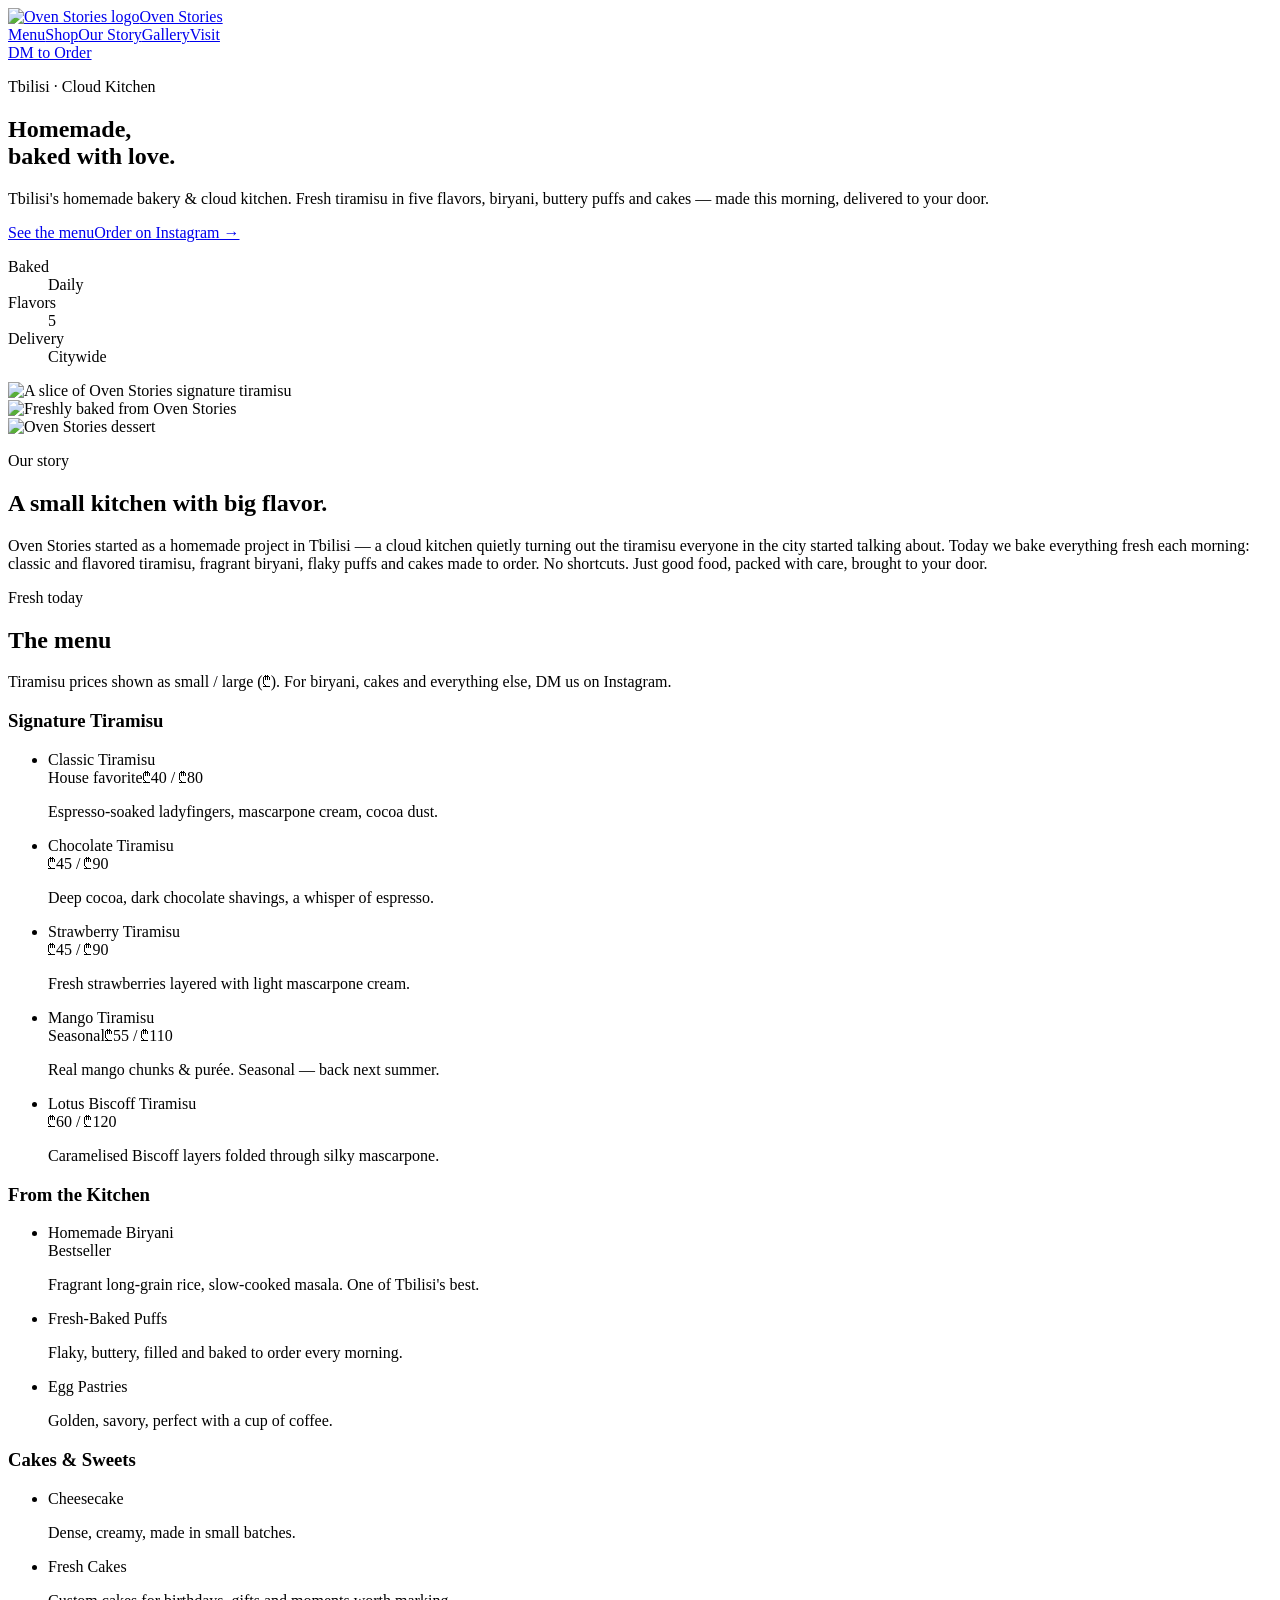
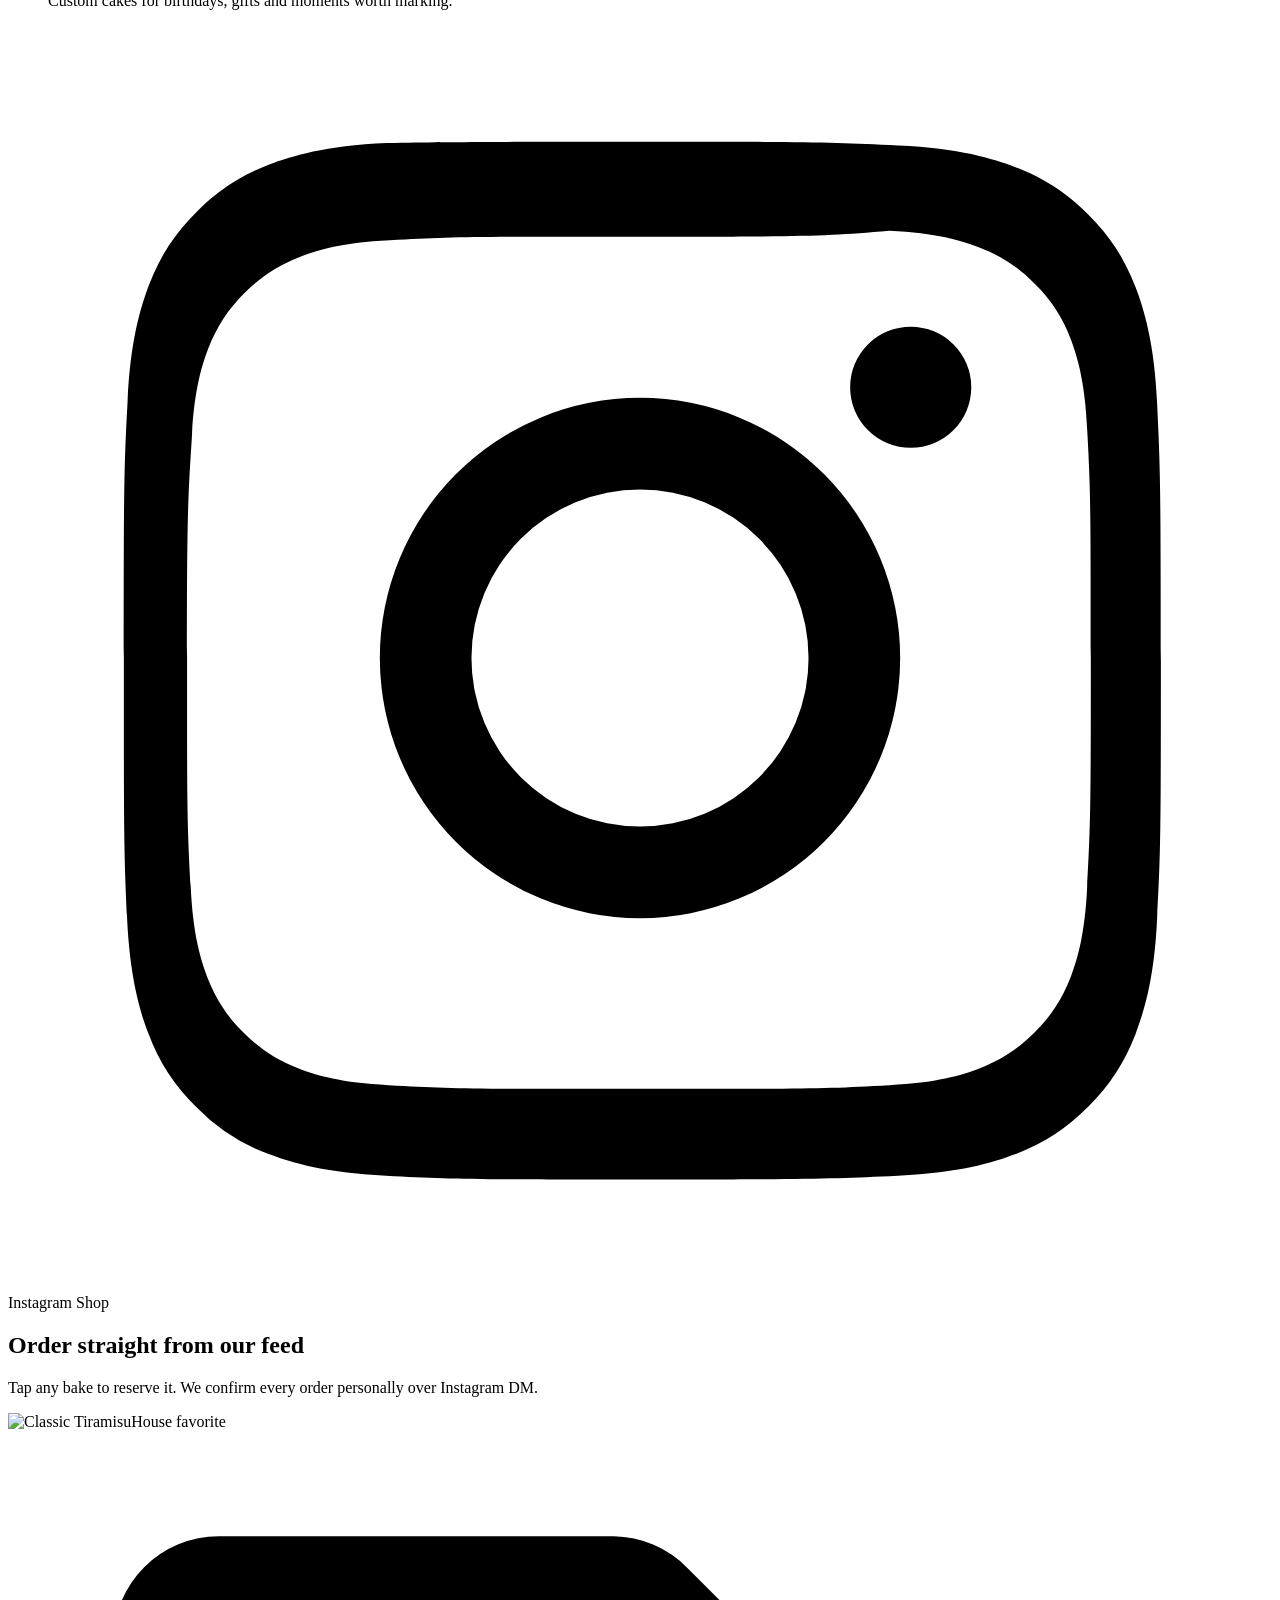
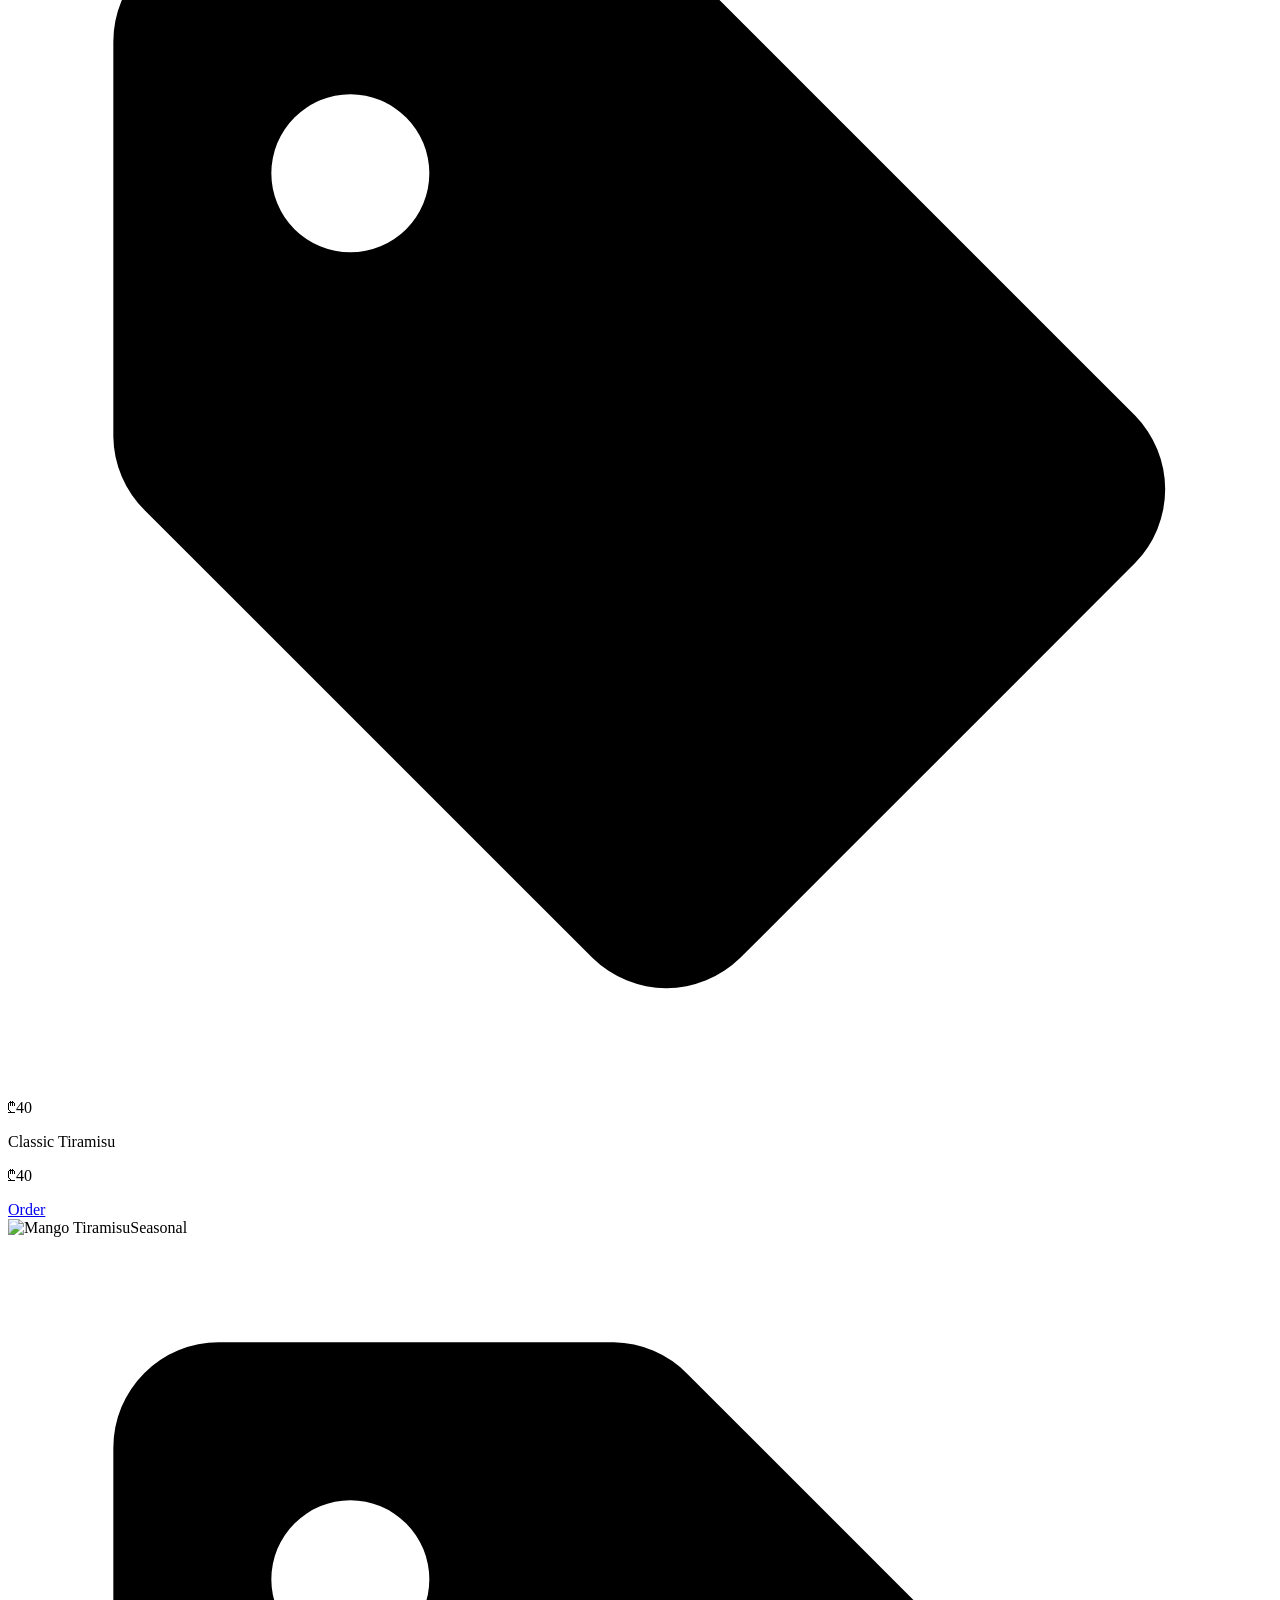
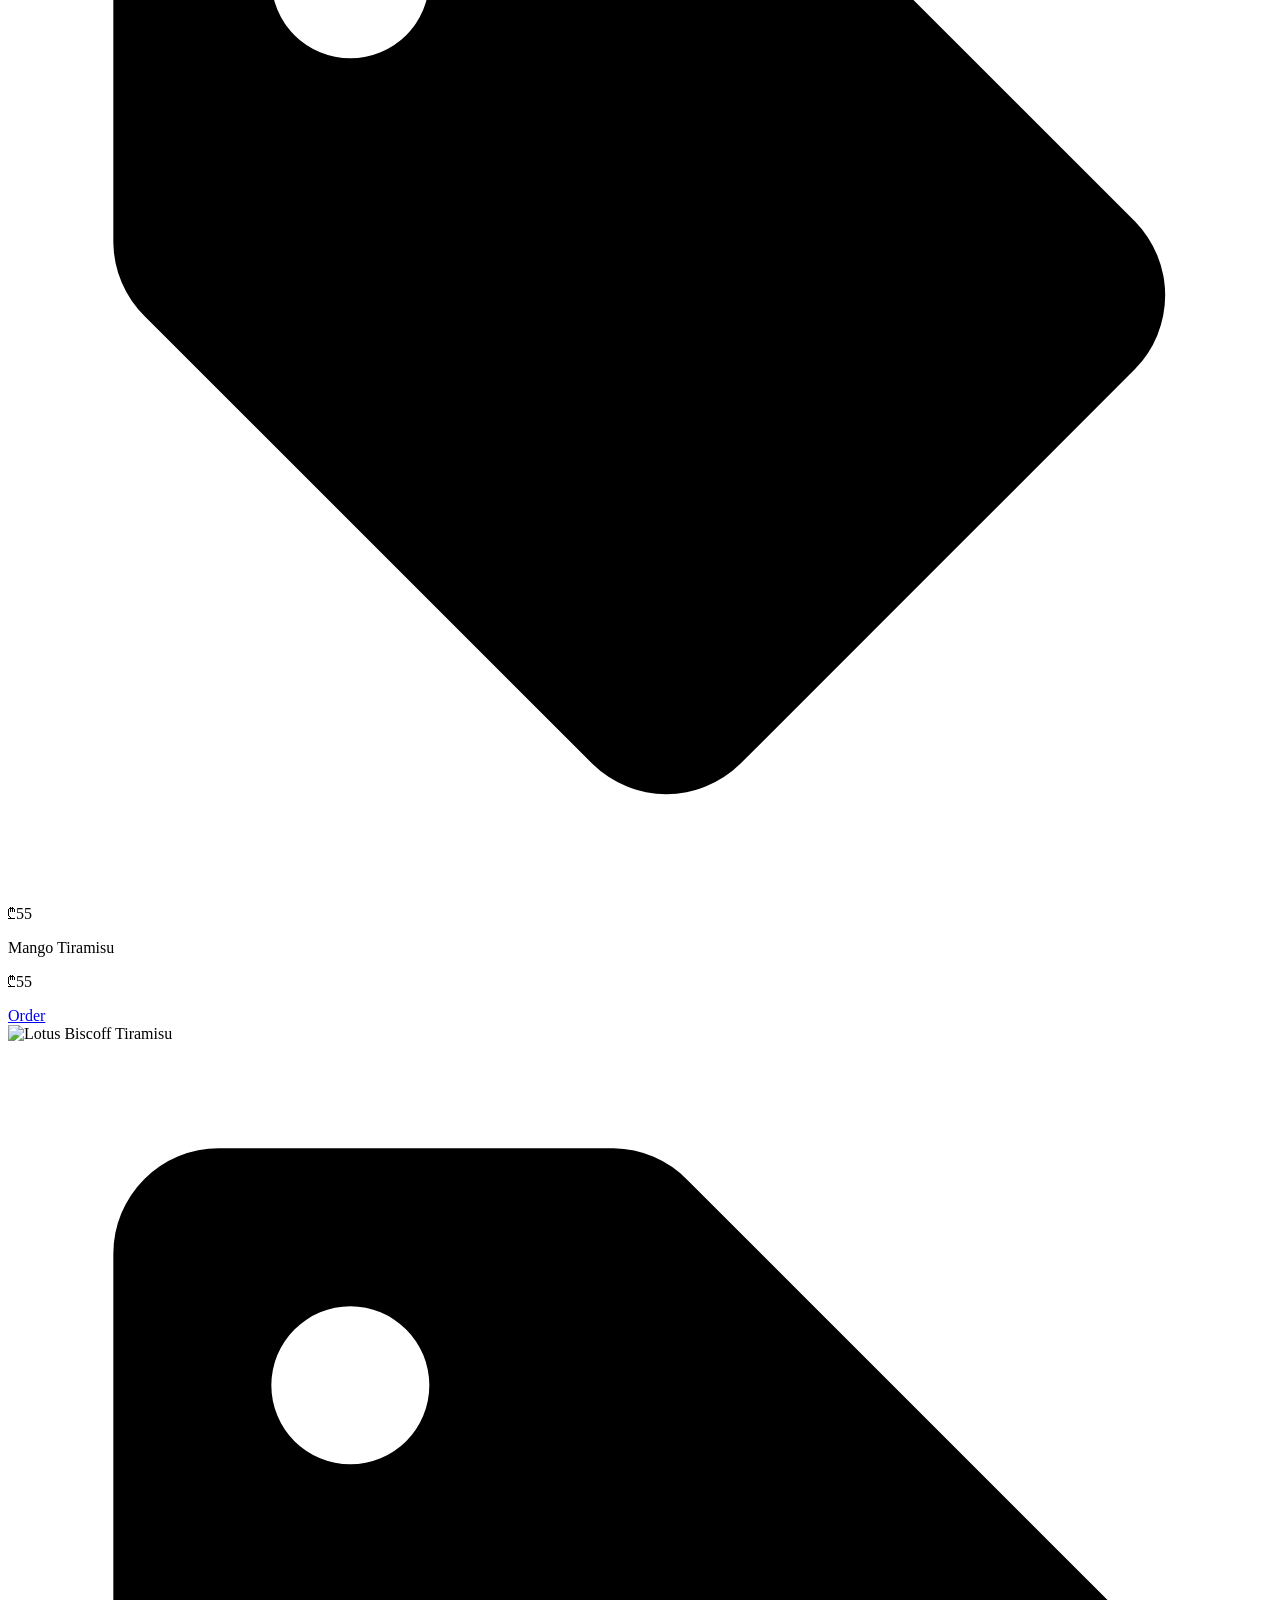
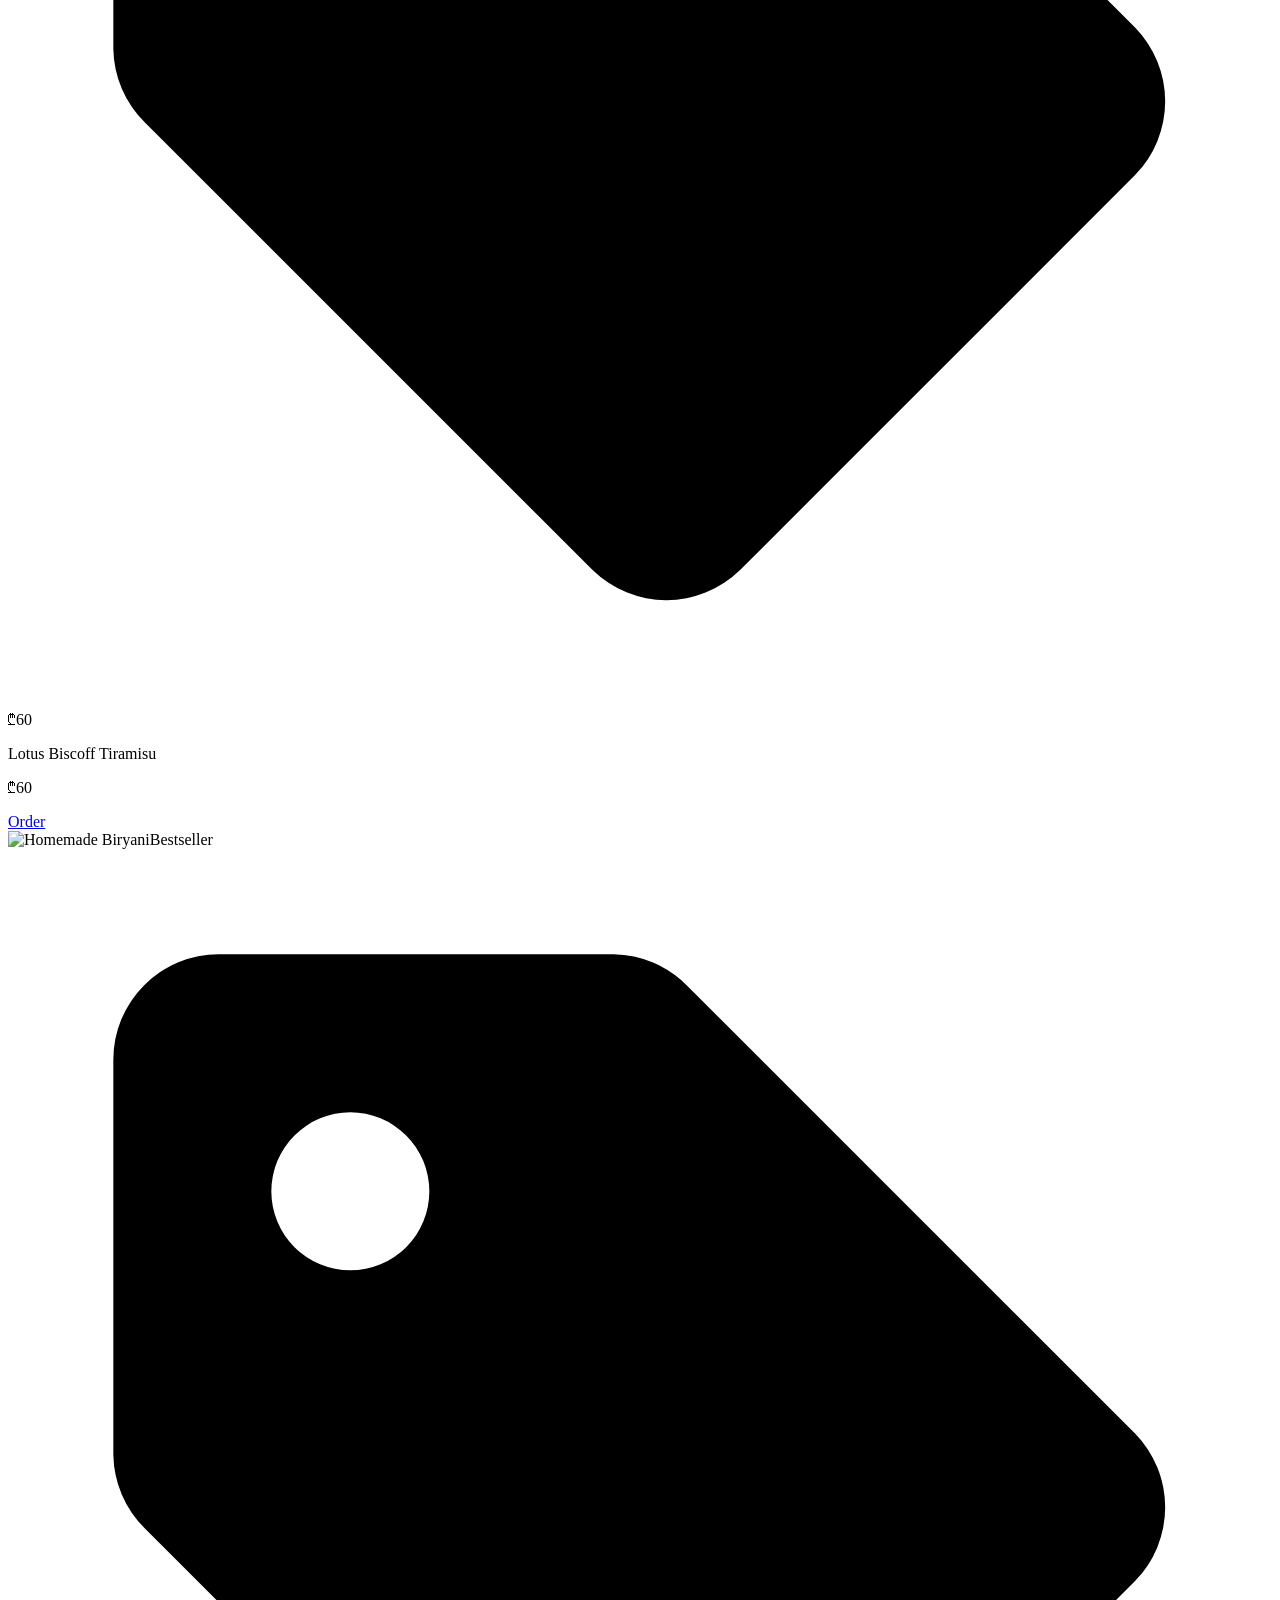
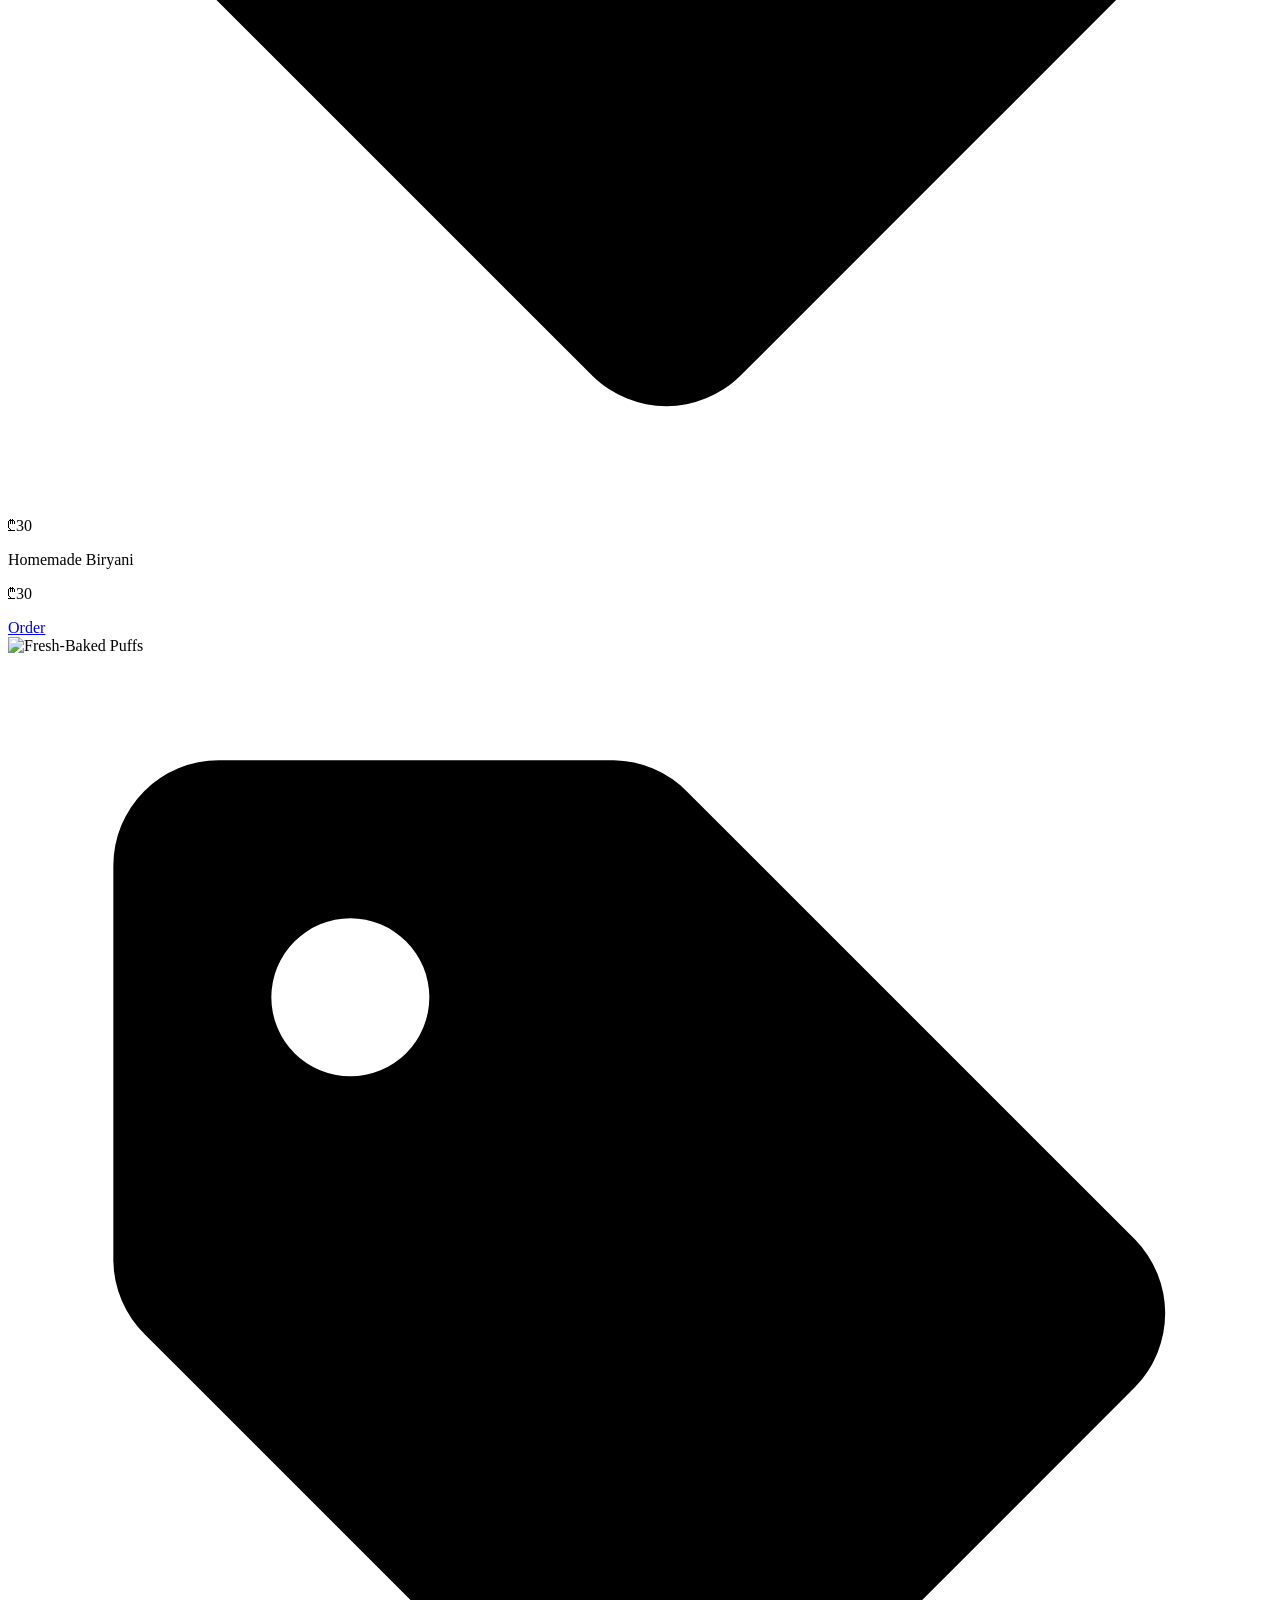
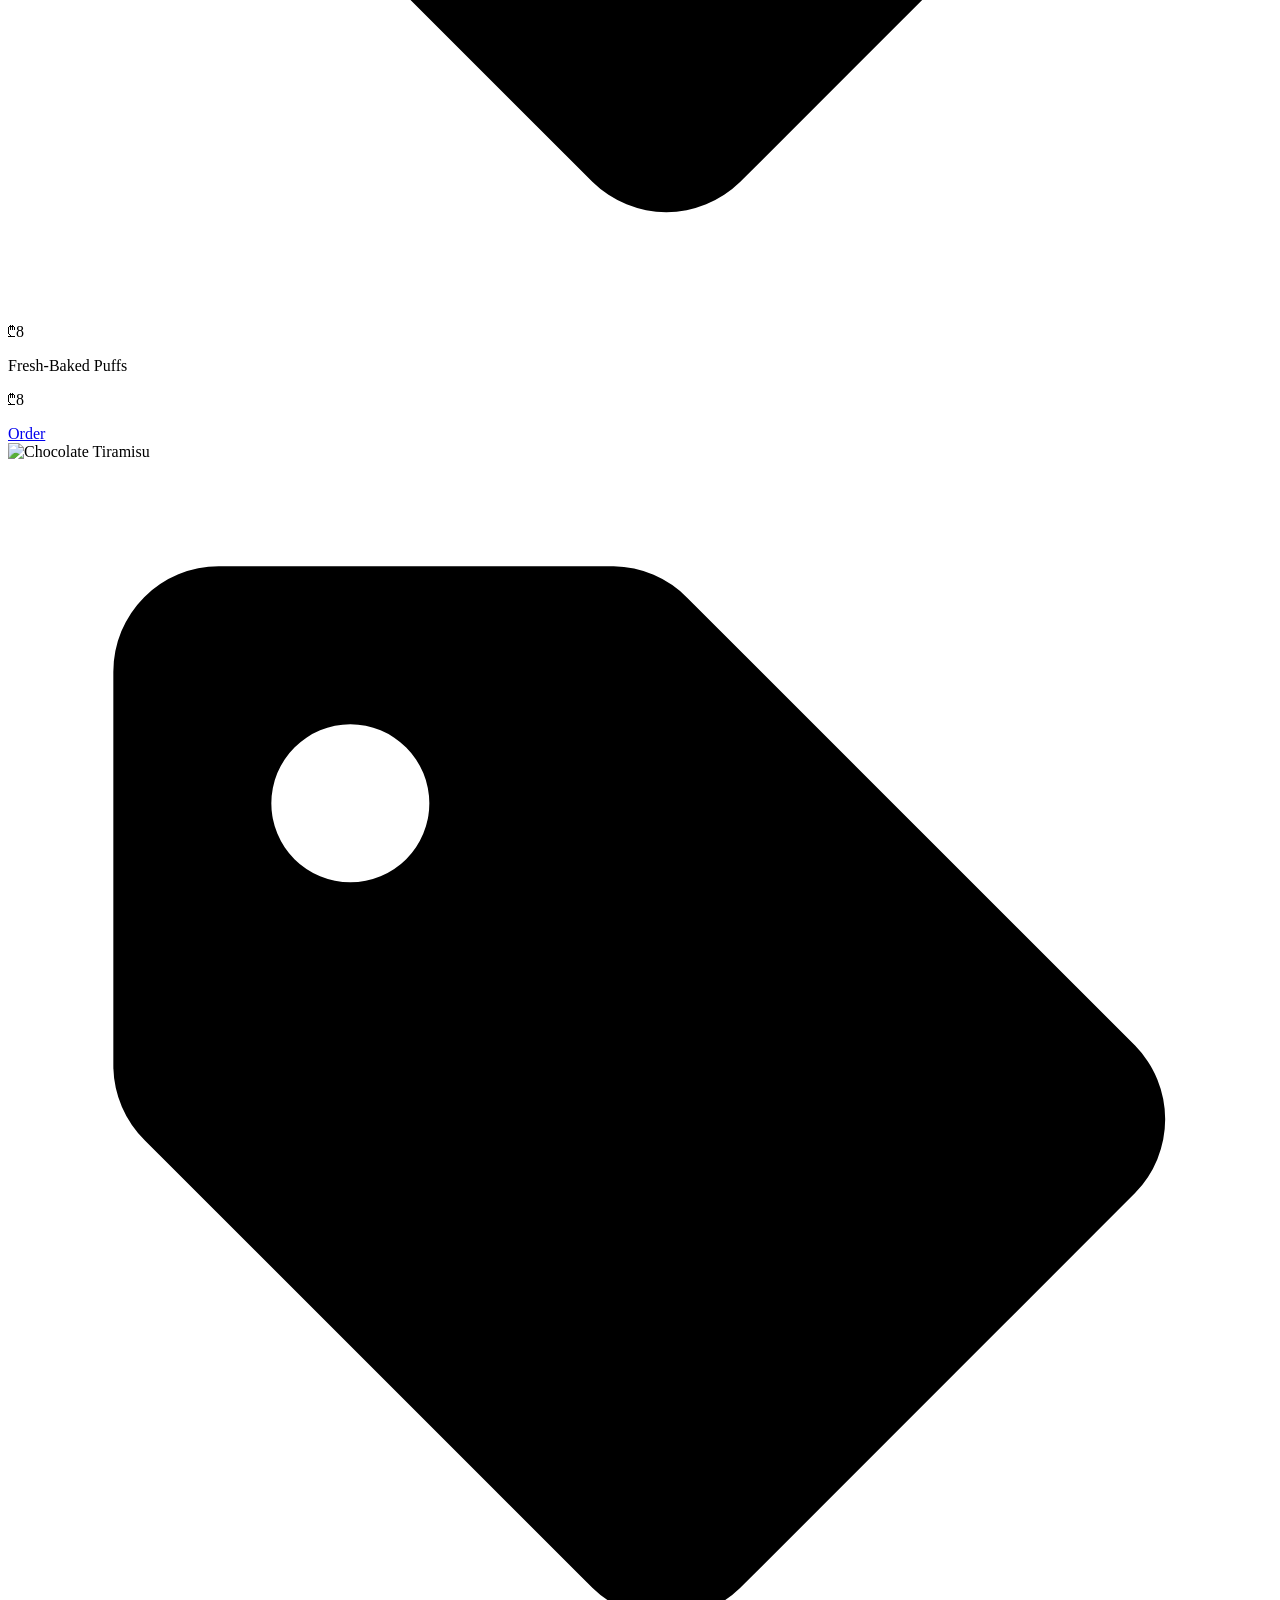
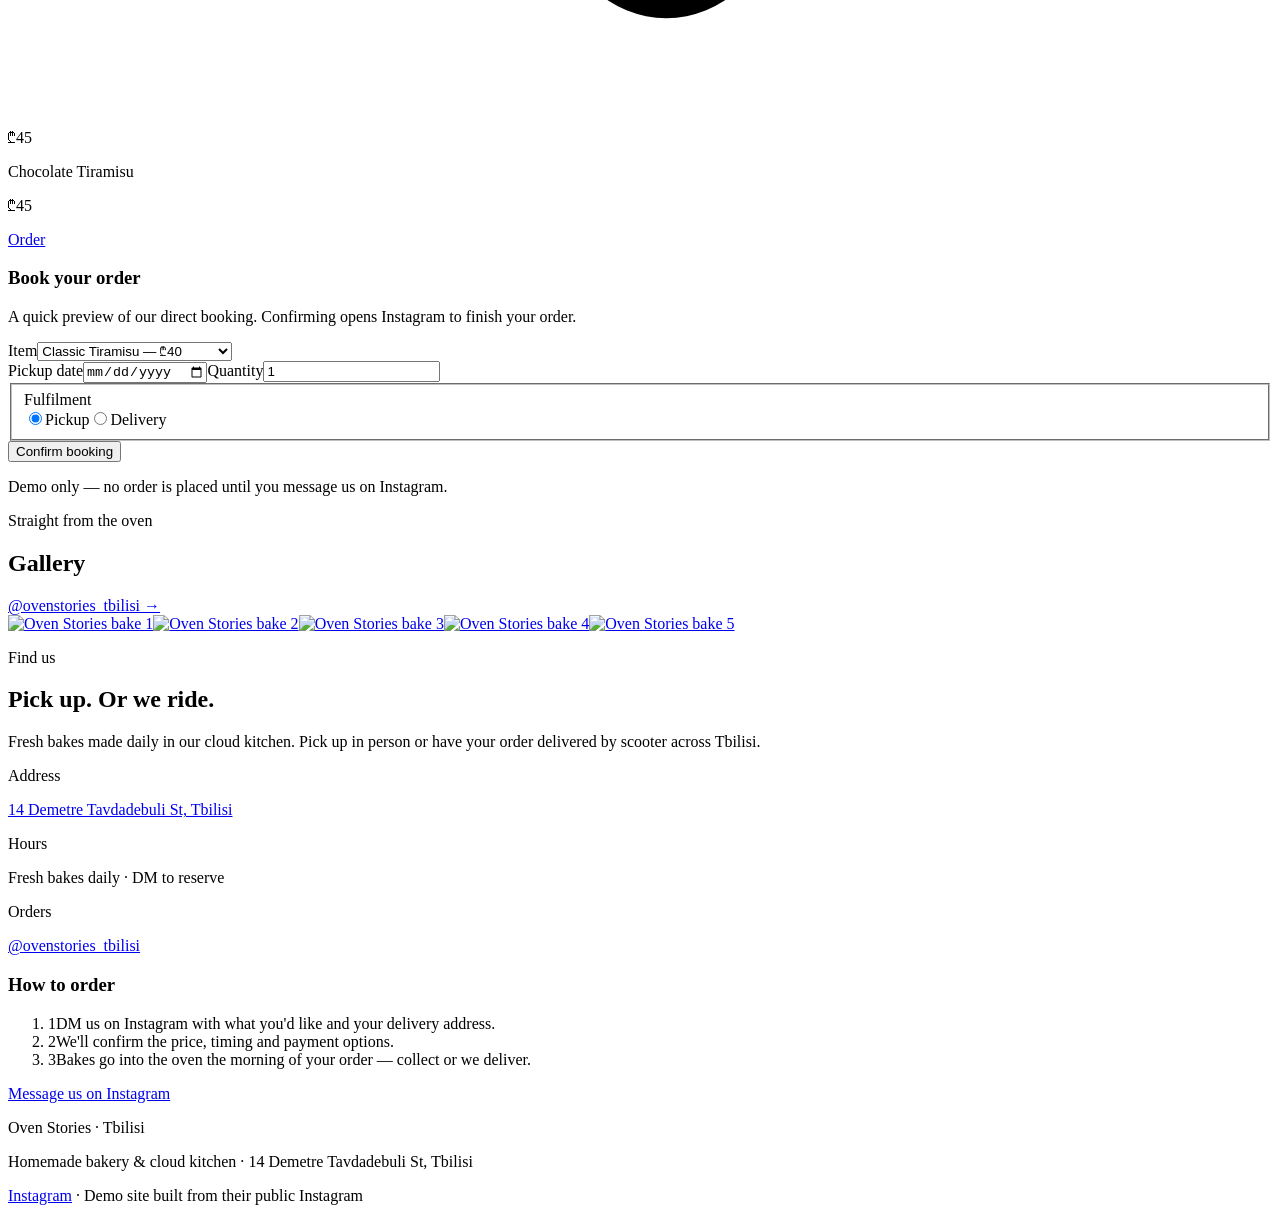
==== commit c107f5b3: "Fix: resolve ALL image paths via asset()/BASE_URL — logo, favicon, corners no longer 404 on subpath" ====
--- a/index.html
+++ b/index.html
@@ -1 +1 @@
-<!DOCTYPE html><html lang="en"><head><meta charSet="utf-8"/><meta name="viewport" content="width=device-width, initial-scale=1"/><link rel="preload" as="image" href="/oven-stories-logo.jpg"/><link rel="preload" as="image" href="/oven-stories/oven5.jpg"/><link rel="preload" as="image" href="/oven-stories/oven4.jpg"/><link rel="preload" as="image" href="/oven-stories/oven3.jpg"/><link rel="preload" as="image" href="/oven-stories/oven1.jpg"/><link rel="preload" as="image" href="/oven-stories/oven2.jpg"/><link rel="stylesheet" href="https://fonts.googleapis.com/css2?family=Fraunces:ital,opsz,wght@0,9..144,400;0,9..144,600;1,9..144,400&amp;family=Inter:wght@400;500;600&amp;display=swap" data-precedence="default"/><link rel="stylesheet" href="/oven-stories/assets/styles-DllvEtFO.css" data-precedence="default"/><title>Oven Stories — Tbilisi&#x27;s Homemade Bakery &amp; Cloud Kitchen</title><meta property="og:site_name" content="Oven Stories Tbilisi"/><meta name="description" content="Freshly baked daily in Tbilisi. Homemade tiramisu in five flavors, biryani, puffs and cakes — delivered or picked up from 14 Demetre Tavdadebuli St."/><meta property="og:title" content="Oven Stories Tbilisi — Fresh Bakes, Delivered Daily"/><meta property="og:description" content="Tbilisi&#x27;s homemade bakery &amp; cloud kitchen. Tiramisu, biryani, puffs, cakes — DM to order."/><meta property="og:type" content="website"/><meta property="og:image" content="https://nadiradzedavit.github.io/oven-stories/og-preview.jpg"/><meta property="og:image:width" content="1200"/><meta property="og:image:height" content="630"/><meta name="twitter:card" content="summary_large_image"/><meta name="twitter:image" content="https://nadiradzedavit.github.io/oven-stories/og-preview.jpg"/><link rel="modulepreload" href="/oven-stories/assets/index-5DsDYIsu.js"/><link rel="modulepreload" href="/oven-stories/assets/routes-hfZ2_fFD.js"/><link rel="icon" href="/oven-stories-logo.jpg" type="image/jpeg"/></head><body><!--$--><div class="min-h-screen bg-background text-foreground"><header class="sticky top-0 z-40 border-b border-border/60 bg-background/80 backdrop-blur"><nav class="os-enter-nav mx-auto flex max-w-6xl items-center justify-between px-6 py-4"><a href="#top" class="flex items-center gap-2 transition-transform hover:-translate-y-0.5"><img src="/oven-stories-logo.jpg" alt="Oven Stories logo" class="h-9 w-9 rounded-full object-cover"/><span class="font-display text-xl">Oven Stories</span></a><div class="hidden gap-8 text-sm md:flex"><a href="#menu" class="nav-link hover:text-primary">Menu</a><a href="#shop" class="nav-link hover:text-primary">Shop</a><a href="#story" class="nav-link hover:text-primary">Our Story</a><a href="#gallery" class="nav-link hover:text-primary">Gallery</a><a href="#visit" class="nav-link hover:text-primary">Visit</a></div><a href="https://ig.me/m/ovenstories_tbilisi" target="_blank" rel="noreferrer" class="rounded-full bg-primary px-4 py-2 text-sm font-medium text-primary-foreground shadow-sm hover:-translate-y-0.5 hover:shadow-md">DM to Order</a></nav></header><section id="top" class="grain-bg"><div class="mx-auto grid max-w-6xl gap-12 px-6 py-16 md:grid-cols-2 md:items-center md:py-24"><div><p class="os-enter os-enter-1 mb-4 inline-flex items-center gap-2 rounded-full border border-border bg-card/60 px-3 py-1 text-xs uppercase tracking-[0.18em] text-muted-foreground"><span class="h-1.5 w-1.5 rounded-full bg-accent"></span> Tbilisi · Cloud Kitchen</p><h1 class="os-enter os-enter-2 font-display text-5xl leading-[1.02] md:text-7xl">Homemade,<br/><span class="italic text-primary">baked with love.</span></h1><p class="os-enter os-enter-3 mt-6 max-w-md text-lg text-muted-foreground">Tbilisi&#x27;s homemade bakery &amp; cloud kitchen. Fresh tiramisu in five flavors, biryani, buttery puffs and cakes — made this morning, delivered to your door.</p><div class="os-enter os-enter-4 mt-8 flex flex-wrap gap-3"><a href="#menu" class="rounded-full bg-primary px-6 py-3 text-primary-foreground shadow-md hover:-translate-y-0.5 hover:shadow-lg">See the menu</a><a href="https://ig.me/m/ovenstories_tbilisi" target="_blank" rel="noreferrer" class="rounded-full border border-border bg-card px-6 py-3 text-foreground hover:-translate-y-0.5 hover:bg-accent hover:text-accent-foreground">Order on Instagram →</a></div><dl class="os-enter os-enter-5 mt-10 grid max-w-md grid-cols-3 gap-6 text-sm"><div><dt class="text-muted-foreground">Baked</dt><dd class="font-display text-2xl text-primary">Daily</dd></div><div><dt class="text-muted-foreground">Flavors</dt><dd class="font-display text-2xl text-primary">5</dd></div><div><dt class="text-muted-foreground">Delivery</dt><dd class="font-display text-2xl text-primary">Citywide</dd></div></dl></div><div class="relative"><div class="absolute -inset-4 rotate-3 rounded-3xl bg-accent/40 blur-2xl" aria-hidden="true"></div><img src="/oven-stories/oven5.jpg" alt="A slice of Oven Stories signature tiramisu" class="relative aspect-square w-full rounded-3xl object-cover shadow-2xl" loading="eager"/><div class="absolute -bottom-6 -left-6 hidden rotate-[-4deg] rounded-2xl bg-card p-3 shadow-xl md:block"><img src="/oven-stories/oven2.jpg" alt="Freshly baked from Oven Stories" class="h-32 w-32 rounded-xl object-cover" loading="lazy"/></div><div class="absolute -top-6 -right-6 hidden rotate-[6deg] rounded-2xl bg-card p-3 shadow-xl md:block"><img src="/oven-stories/oven4.jpg" alt="Oven Stories dessert" class="h-28 w-28 rounded-xl object-cover" loading="lazy"/></div></div></div></section><section id="story" class="mx-auto max-w-4xl px-6 py-20 text-center"><p class="text-xs uppercase tracking-[0.2em] text-muted-foreground">Our story</p><h2 class="mt-4 font-display text-4xl md:text-5xl"><span class="word">A</span> <span class="word">small</span> <span class="word">kitchen</span> <span class="word">with</span> <span class="word">big</span> <span class="word">flavor.</span></h2><p class="mx-auto mt-6 max-w-2xl text-lg text-muted-foreground"><span class="word">Oven</span> <span class="word">Stories</span> <span class="word">started</span> <span class="word">as</span> <span class="word">a</span> <span class="word">homemade</span> <span class="word">project</span> <span class="word">in</span> <span class="word">Tbilisi</span> <span class="word">—</span> <span class="word">a</span> <span class="word">cloud</span> <span class="word">kitchen</span> <span class="word">quietly</span> <span class="word">turning</span> <span class="word">out</span> <span class="word">the</span> <span class="word">tiramisu</span> <span class="word">everyone</span> <span class="word">in</span> <span class="word">the</span> <span class="word">city</span> <span class="word">started</span> <span class="word">talking</span> <span class="word">about.</span> <span class="word">Today</span> <span class="word">we</span> <span class="word">bake</span> <span class="word">everything</span> <span class="word">fresh</span> <span class="word">each</span> <span class="word">morning:</span> <span class="word">classic</span> <span class="word">and</span> <span class="word">flavored</span> <span class="word">tiramisu,</span> <span class="word">fragrant</span> <span class="word">biryani,</span> <span class="word">flaky</span> <span class="word">puffs</span> <span class="word">and</span> <span class="word">cakes</span> <span class="word">made</span> <span class="word">to</span> <span class="word">order.</span> <span class="word">No</span> <span class="word">shortcuts.</span> <span class="word">Just</span> <span class="word">good</span> <span class="word">food,</span> <span class="word">packed</span> <span class="word">with</span> <span class="word">care,</span> <span class="word">brought</span> <span class="word">to</span> <span class="word">your</span> <span class="word">door.</span></p></section><section id="menu" class="border-y border-border bg-secondary/40"><div class="mx-auto max-w-6xl px-6 py-20"><div class="mb-12 flex flex-wrap items-end justify-between gap-6"><div><p class="text-xs uppercase tracking-[0.2em] text-muted-foreground">Fresh today</p><h2 class="mt-3 font-display text-4xl md:text-5xl"><span class="word">The</span> <span class="word">menu</span></h2></div><p class="max-w-sm text-sm text-muted-foreground">Tiramisu prices shown as <span class="font-display text-primary">small / large</span> (₾). For biryani, cakes and everything else, DM us on Instagram.</p></div><div class="grid gap-10 md:grid-cols-3"><div data-reveal="out" class=""><h3 class="border-b border-border pb-3 font-display text-2xl text-primary">Signature Tiramisu</h3><ul class="mt-5 space-y-5"><li><div class="flex items-baseline justify-between gap-3"><span class="font-display text-lg">Classic Tiramisu</span><div class="flex items-center gap-2"><span class="whitespace-nowrap rounded-full bg-accent/60 px-2 py-0.5 text-[10px] uppercase tracking-widest text-accent-foreground">House favorite</span><span class="whitespace-nowrap font-display text-sm text-primary">₾40 / ₾80</span></div></div><p class="mt-1 text-sm text-muted-foreground">Espresso-soaked ladyfingers, mascarpone cream, cocoa dust.</p></li><li><div class="flex items-baseline justify-between gap-3"><span class="font-display text-lg">Chocolate Tiramisu</span><div class="flex items-center gap-2"><span class="whitespace-nowrap font-display text-sm text-primary">₾45 / ₾90</span></div></div><p class="mt-1 text-sm text-muted-foreground">Deep cocoa, dark chocolate shavings, a whisper of espresso.</p></li><li><div class="flex items-baseline justify-between gap-3"><span class="font-display text-lg">Strawberry Tiramisu</span><div class="flex items-center gap-2"><span class="whitespace-nowrap font-display text-sm text-primary">₾45 / ₾90</span></div></div><p class="mt-1 text-sm text-muted-foreground">Fresh strawberries layered with light mascarpone cream.</p></li><li><div class="flex items-baseline justify-between gap-3"><span class="font-display text-lg">Mango Tiramisu</span><div class="flex items-center gap-2"><span class="whitespace-nowrap rounded-full bg-accent/60 px-2 py-0.5 text-[10px] uppercase tracking-widest text-accent-foreground">Seasonal</span><span class="whitespace-nowrap font-display text-sm text-primary">₾55 / ₾110</span></div></div><p class="mt-1 text-sm text-muted-foreground">Real mango chunks &amp; purée. Seasonal — back next summer.</p></li><li><div class="flex items-baseline justify-between gap-3"><span class="font-display text-lg">Lotus Biscoff Tiramisu</span><div class="flex items-center gap-2"><span class="whitespace-nowrap font-display text-sm text-primary">₾60 / ₾120</span></div></div><p class="mt-1 text-sm text-muted-foreground">Caramelised Biscoff layers folded through silky mascarpone.</p></li></ul></div><div data-reveal="out" style="transition-delay:90ms" class=""><h3 class="border-b border-border pb-3 font-display text-2xl text-primary">From the Kitchen</h3><ul class="mt-5 space-y-5"><li><div class="flex items-baseline justify-between gap-3"><span class="font-display text-lg">Homemade Biryani</span><div class="flex items-center gap-2"><span class="whitespace-nowrap rounded-full bg-accent/60 px-2 py-0.5 text-[10px] uppercase tracking-widest text-accent-foreground">Bestseller</span></div></div><p class="mt-1 text-sm text-muted-foreground">Fragrant long-grain rice, slow-cooked masala. One of Tbilisi&#x27;s best.</p></li><li><div class="flex items-baseline justify-between gap-3"><span class="font-display text-lg">Fresh-Baked Puffs</span><div class="flex items-center gap-2"></div></div><p class="mt-1 text-sm text-muted-foreground">Flaky, buttery, filled and baked to order every morning.</p></li><li><div class="flex items-baseline justify-between gap-3"><span class="font-display text-lg">Egg Pastries</span><div class="flex items-center gap-2"></div></div><p class="mt-1 text-sm text-muted-foreground">Golden, savory, perfect with a cup of coffee.</p></li></ul></div><div data-reveal="out" style="transition-delay:180ms" class=""><h3 class="border-b border-border pb-3 font-display text-2xl text-primary">Cakes &amp; Sweets</h3><ul class="mt-5 space-y-5"><li><div class="flex items-baseline justify-between gap-3"><span class="font-display text-lg">Cheesecake</span><div class="flex items-center gap-2"></div></div><p class="mt-1 text-sm text-muted-foreground">Dense, creamy, made in small batches.</p></li><li><div class="flex items-baseline justify-between gap-3"><span class="font-display text-lg">Fresh Cakes</span><div class="flex items-center gap-2"></div></div><p class="mt-1 text-sm text-muted-foreground">Custom cakes for birthdays, gifts and moments worth marking.</p></li></ul></div></div></div></section><section id="shop" class="mx-auto max-w-6xl px-6 py-20"><div class="mb-10 text-center"><span class="inline-flex items-center gap-2 rounded-full border border-border bg-secondary/40 px-3 py-1 text-xs uppercase tracking-widest text-muted-foreground"><svg viewBox="0 0 24 24" aria-hidden="true" class="h-4 w-4 fill-current"><path d="M12 2.2c3.2 0 3.6 0 4.9.07 1.17.05 1.8.25 2.23.41.56.22.96.48 1.38.9.42.42.68.82.9 1.38.16.42.36 1.06.41 2.23.06 1.27.07 1.65.07 4.86s0 3.6-.07 4.86c-.05 1.17-.25 1.8-.41 2.23-.22.56-.48.96-.9 1.38-.42.42-.82.68-1.38.9-.42.16-1.06.36-2.23.41-1.27.06-1.65.07-4.86.07s-3.6 0-4.86-.07c-1.17-.05-1.8-.25-2.23-.41a3.7 3.7 0 0 1-1.38-.9 3.7 3.7 0 0 1-.9-1.38c-.16-.42-.36-1.06-.41-2.23C2.2 15.6 2.2 15.2 2.2 12s0-3.6.07-4.86c.05-1.17.25-1.8.41-2.23.22-.56.48-.96.9-1.38.42-.42.82-.68 1.38-.9.42-.16 1.06-.36 2.23-.41C8.4 2.2 8.8 2.2 12 2.2Zm0 1.8c-3.15 0-3.5 0-4.75.07-.9.04-1.38.19-1.7.31-.43.17-.74.37-1.06.69-.32.32-.52.63-.69 1.06-.12.32-.27.8-.31 1.7C3.42 8.9 3.4 9.25 3.4 12s0 3.1.07 4.35c.04.9.19 1.38.31 1.7.17.43.37.74.69 1.06.32.32.63.52 1.06.69.32.12.8.27 1.7.31 1.25.07 1.6.07 4.75.07s3.5 0 4.75-.07c.9-.04 1.38-.19 1.7-.31.43-.17.74-.37 1.06-.69.32-.32.52-.63.69-1.06.12-.32.27-.8.31-1.7.07-1.25.07-1.6.07-4.35s0-3.1-.07-4.35c-.04-.9-.19-1.38-.31-1.7a2.86 2.86 0 0 0-.69-1.06 2.86 2.86 0 0 0-1.06-.69c-.32-.12-.8-.27-1.7-.31C15.5 4 15.15 4 12 4Zm0 3.06A4.94 4.94 0 1 1 7.06 12 4.94 4.94 0 0 1 12 7.06Zm0 8.14A3.2 3.2 0 1 0 8.8 12 3.2 3.2 0 0 0 12 15.2Zm6.29-8.34a1.15 1.15 0 1 1-1.15-1.15 1.15 1.15 0 0 1 1.15 1.15Z"></path></svg>Instagram Shop</span><h2 class="mt-4 font-display text-3xl md:text-4xl"><span class="word">Order</span> <span class="word">straight</span> <span class="word">from</span> <span class="word">our</span> <span class="word">feed</span></h2><p class="mx-auto mt-3 max-w-xl text-muted-foreground">Tap any bake to reserve it. We confirm every order personally over Instagram DM.</p></div><div class="grid grid-cols-1 gap-6 sm:grid-cols-2 lg:grid-cols-3"><div data-reveal="out" class="group overflow-hidden rounded-2xl border border-border bg-background shadow-sm hover:shadow-lg"><div class="relative aspect-square overflow-hidden"><img src="/oven-stories/oven5.jpg" alt="Classic Tiramisu" class="h-full w-full object-cover transition-transform duration-500 group-hover:scale-105"/><span class="absolute left-3 top-3 rounded-full bg-background/90 px-2.5 py-1 text-xs font-medium text-foreground backdrop-blur">House favorite</span><span class="absolute bottom-3 left-3 flex items-center gap-1.5 rounded-full bg-foreground/85 px-3 py-1.5 text-sm font-medium text-background backdrop-blur"><svg viewBox="0 0 24 24" aria-hidden="true" class="h-3.5 w-3.5 fill-current"><path d="M21.4 11.1 12.9 2.6a2 2 0 0 0-1.4-.6H4a2 2 0 0 0-2 2v7.5a2 2 0 0 0 .6 1.4l8.5 8.5a2 2 0 0 0 2.8 0l7.5-7.5a2 2 0 0 0 0-2.8ZM6.5 8A1.5 1.5 0 1 1 8 6.5 1.5 1.5 0 0 1 6.5 8Z"></path></svg>₾40</span></div><div class="flex items-center justify-between gap-3 p-4"><div><p class="font-display text-lg leading-tight">Classic Tiramisu</p><p class="text-sm text-muted-foreground">₾40</p></div><a href="https://ig.me/m/ovenstories_tbilisi" target="_blank" rel="noreferrer" class="shrink-0 rounded-full bg-primary px-4 py-2 text-sm font-medium text-primary-foreground transition-opacity hover:opacity-90">Order</a></div></div><div data-reveal="out" style="transition-delay:80ms" class="group overflow-hidden rounded-2xl border border-border bg-background shadow-sm hover:shadow-lg"><div class="relative aspect-square overflow-hidden"><img src="/oven-stories/oven4.jpg" alt="Mango Tiramisu" class="h-full w-full object-cover transition-transform duration-500 group-hover:scale-105"/><span class="absolute left-3 top-3 rounded-full bg-background/90 px-2.5 py-1 text-xs font-medium text-foreground backdrop-blur">Seasonal</span><span class="absolute bottom-3 left-3 flex items-center gap-1.5 rounded-full bg-foreground/85 px-3 py-1.5 text-sm font-medium text-background backdrop-blur"><svg viewBox="0 0 24 24" aria-hidden="true" class="h-3.5 w-3.5 fill-current"><path d="M21.4 11.1 12.9 2.6a2 2 0 0 0-1.4-.6H4a2 2 0 0 0-2 2v7.5a2 2 0 0 0 .6 1.4l8.5 8.5a2 2 0 0 0 2.8 0l7.5-7.5a2 2 0 0 0 0-2.8ZM6.5 8A1.5 1.5 0 1 1 8 6.5 1.5 1.5 0 0 1 6.5 8Z"></path></svg>₾55</span></div><div class="flex items-center justify-between gap-3 p-4"><div><p class="font-display text-lg leading-tight">Mango Tiramisu</p><p class="text-sm text-muted-foreground">₾55</p></div><a href="https://ig.me/m/ovenstories_tbilisi" target="_blank" rel="noreferrer" class="shrink-0 rounded-full bg-primary px-4 py-2 text-sm font-medium text-primary-foreground transition-opacity hover:opacity-90">Order</a></div></div><div data-reveal="out" style="transition-delay:160ms" class="group overflow-hidden rounded-2xl border border-border bg-background shadow-sm hover:shadow-lg"><div class="relative aspect-square overflow-hidden"><img src="/oven-stories/oven3.jpg" alt="Lotus Biscoff Tiramisu" class="h-full w-full object-cover transition-transform duration-500 group-hover:scale-105"/><span class="absolute bottom-3 left-3 flex items-center gap-1.5 rounded-full bg-foreground/85 px-3 py-1.5 text-sm font-medium text-background backdrop-blur"><svg viewBox="0 0 24 24" aria-hidden="true" class="h-3.5 w-3.5 fill-current"><path d="M21.4 11.1 12.9 2.6a2 2 0 0 0-1.4-.6H4a2 2 0 0 0-2 2v7.5a2 2 0 0 0 .6 1.4l8.5 8.5a2 2 0 0 0 2.8 0l7.5-7.5a2 2 0 0 0 0-2.8ZM6.5 8A1.5 1.5 0 1 1 8 6.5 1.5 1.5 0 0 1 6.5 8Z"></path></svg>₾60</span></div><div class="flex items-center justify-between gap-3 p-4"><div><p class="font-display text-lg leading-tight">Lotus Biscoff Tiramisu</p><p class="text-sm text-muted-foreground">₾60</p></div><a href="https://ig.me/m/ovenstories_tbilisi" target="_blank" rel="noreferrer" class="shrink-0 rounded-full bg-primary px-4 py-2 text-sm font-medium text-primary-foreground transition-opacity hover:opacity-90">Order</a></div></div><div data-reveal="out" style="transition-delay:240ms" class="group overflow-hidden rounded-2xl border border-border bg-background shadow-sm hover:shadow-lg"><div class="relative aspect-square overflow-hidden"><img src="/oven-stories/oven1.jpg" alt="Homemade Biryani" class="h-full w-full object-cover transition-transform duration-500 group-hover:scale-105"/><span class="absolute left-3 top-3 rounded-full bg-background/90 px-2.5 py-1 text-xs font-medium text-foreground backdrop-blur">Bestseller</span><span class="absolute bottom-3 left-3 flex items-center gap-1.5 rounded-full bg-foreground/85 px-3 py-1.5 text-sm font-medium text-background backdrop-blur"><svg viewBox="0 0 24 24" aria-hidden="true" class="h-3.5 w-3.5 fill-current"><path d="M21.4 11.1 12.9 2.6a2 2 0 0 0-1.4-.6H4a2 2 0 0 0-2 2v7.5a2 2 0 0 0 .6 1.4l8.5 8.5a2 2 0 0 0 2.8 0l7.5-7.5a2 2 0 0 0 0-2.8ZM6.5 8A1.5 1.5 0 1 1 8 6.5 1.5 1.5 0 0 1 6.5 8Z"></path></svg>₾30</span></div><div class="flex items-center justify-between gap-3 p-4"><div><p class="font-display text-lg leading-tight">Homemade Biryani</p><p class="text-sm text-muted-foreground">₾30</p></div><a href="https://ig.me/m/ovenstories_tbilisi" target="_blank" rel="noreferrer" class="shrink-0 rounded-full bg-primary px-4 py-2 text-sm font-medium text-primary-foreground transition-opacity hover:opacity-90">Order</a></div></div><div data-reveal="out" style="transition-delay:320ms" class="group overflow-hidden rounded-2xl border border-border bg-background shadow-sm hover:shadow-lg"><div class="relative aspect-square overflow-hidden"><img src="/oven-stories/oven2.jpg" alt="Fresh-Baked Puffs" class="h-full w-full object-cover transition-transform duration-500 group-hover:scale-105"/><span class="absolute bottom-3 left-3 flex items-center gap-1.5 rounded-full bg-foreground/85 px-3 py-1.5 text-sm font-medium text-background backdrop-blur"><svg viewBox="0 0 24 24" aria-hidden="true" class="h-3.5 w-3.5 fill-current"><path d="M21.4 11.1 12.9 2.6a2 2 0 0 0-1.4-.6H4a2 2 0 0 0-2 2v7.5a2 2 0 0 0 .6 1.4l8.5 8.5a2 2 0 0 0 2.8 0l7.5-7.5a2 2 0 0 0 0-2.8ZM6.5 8A1.5 1.5 0 1 1 8 6.5 1.5 1.5 0 0 1 6.5 8Z"></path></svg>₾8</span></div><div class="flex items-center justify-between gap-3 p-4"><div><p class="font-display text-lg leading-tight">Fresh-Baked Puffs</p><p class="text-sm text-muted-foreground">₾8</p></div><a href="https://ig.me/m/ovenstories_tbilisi" target="_blank" rel="noreferrer" class="shrink-0 rounded-full bg-primary px-4 py-2 text-sm font-medium text-primary-foreground transition-opacity hover:opacity-90">Order</a></div></div><div data-reveal="out" style="transition-delay:400ms" class="group overflow-hidden rounded-2xl border border-border bg-background shadow-sm hover:shadow-lg"><div class="relative aspect-square overflow-hidden"><img src="/oven-stories/oven3.jpg" alt="Chocolate Tiramisu" class="h-full w-full object-cover transition-transform duration-500 group-hover:scale-105"/><span class="absolute bottom-3 left-3 flex items-center gap-1.5 rounded-full bg-foreground/85 px-3 py-1.5 text-sm font-medium text-background backdrop-blur"><svg viewBox="0 0 24 24" aria-hidden="true" class="h-3.5 w-3.5 fill-current"><path d="M21.4 11.1 12.9 2.6a2 2 0 0 0-1.4-.6H4a2 2 0 0 0-2 2v7.5a2 2 0 0 0 .6 1.4l8.5 8.5a2 2 0 0 0 2.8 0l7.5-7.5a2 2 0 0 0 0-2.8ZM6.5 8A1.5 1.5 0 1 1 8 6.5 1.5 1.5 0 0 1 6.5 8Z"></path></svg>₾45</span></div><div class="flex items-center justify-between gap-3 p-4"><div><p class="font-display text-lg leading-tight">Chocolate Tiramisu</p><p class="text-sm text-muted-foreground">₾45</p></div><a href="https://ig.me/m/ovenstories_tbilisi" target="_blank" rel="noreferrer" class="shrink-0 rounded-full bg-primary px-4 py-2 text-sm font-medium text-primary-foreground transition-opacity hover:opacity-90">Order</a></div></div></div><div data-reveal="out" class="mx-auto mt-14 max-w-lg rounded-2xl border border-border bg-secondary/40 p-6 md:p-8"><h3 class="font-display text-2xl">Book your order</h3><p class="mt-1 text-sm text-muted-foreground">A quick preview of our direct booking. Confirming opens Instagram to finish your order.</p><form class="mt-6 space-y-4"><label class="block text-sm"><span class="mb-1.5 block font-medium">Item</span><select class="w-full rounded-lg border border-border bg-background px-3 py-2.5 text-sm outline-none focus:ring-2 focus:ring-primary/40"><option>Classic Tiramisu — ₾40</option><option>Mango Tiramisu — ₾55</option><option>Lotus Biscoff Tiramisu — ₾60</option><option>Homemade Biryani — ₾30</option><option>Fresh-Baked Puffs — ₾8</option><option>Chocolate Tiramisu — ₾45</option></select></label><div class="grid grid-cols-2 gap-4"><label class="block text-sm"><span class="mb-1.5 block font-medium">Pickup date</span><input type="date" class="w-full rounded-lg border border-border bg-background px-3 py-2.5 text-sm outline-none focus:ring-2 focus:ring-primary/40"/></label><label class="block text-sm"><span class="mb-1.5 block font-medium">Quantity</span><input type="number" min="1" class="w-full rounded-lg border border-border bg-background px-3 py-2.5 text-sm outline-none focus:ring-2 focus:ring-primary/40" value="1"/></label></div><fieldset class="text-sm"><span class="mb-1.5 block font-medium">Fulfilment</span><div class="flex gap-3"><label class="flex flex-1 cursor-pointer items-center justify-center gap-2 rounded-lg border border-border bg-background px-3 py-2.5"><input type="radio" class="accent-primary" name="fulfilment" checked=""/>Pickup</label><label class="flex flex-1 cursor-pointer items-center justify-center gap-2 rounded-lg border border-border bg-background px-3 py-2.5"><input type="radio" class="accent-primary" name="fulfilment"/>Delivery</label></div></fieldset><button type="submit" class="w-full rounded-full bg-primary px-6 py-3 font-medium text-primary-foreground transition-opacity hover:opacity-90">Confirm booking</button><p class="text-center text-xs text-muted-foreground">Demo only — no order is placed until you message us on Instagram.</p></form></div></section><section id="gallery" class="mx-auto max-w-6xl px-6 py-20"><div class="mb-10 flex items-end justify-between"><div><p class="text-xs uppercase tracking-[0.2em] text-muted-foreground">Straight from the oven</p><h2 class="mt-3 font-display text-4xl md:text-5xl"><span class="word">Gallery</span></h2></div><a href="https://www.instagram.com/ovenstories_tbilisi/" target="_blank" rel="noreferrer" class="hidden text-sm text-primary hover:underline md:block">@ovenstories_tbilisi →</a></div><div data-reveal="out" class="grid grid-cols-2 gap-3 md:grid-cols-4"><a href="https://www.instagram.com/ovenstories_tbilisi/" target="_blank" rel="noreferrer" class="group relative block overflow-hidden rounded-2xl bg-muted col-span-2 row-span-2 aspect-square"><img src="/oven-stories/oven1.jpg" alt="Oven Stories bake 1" loading="lazy" class="h-full w-full object-cover transition-transform duration-500 group-hover:scale-105"/></a><a href="https://www.instagram.com/ovenstories_tbilisi/" target="_blank" rel="noreferrer" class="group relative block overflow-hidden rounded-2xl bg-muted aspect-square"><img src="/oven-stories/oven2.jpg" alt="Oven Stories bake 2" loading="lazy" class="h-full w-full object-cover transition-transform duration-500 group-hover:scale-105"/></a><a href="https://www.instagram.com/ovenstories_tbilisi/" target="_blank" rel="noreferrer" class="group relative block overflow-hidden rounded-2xl bg-muted aspect-square"><img src="/oven-stories/oven3.jpg" alt="Oven Stories bake 3" loading="lazy" class="h-full w-full object-cover transition-transform duration-500 group-hover:scale-105"/></a><a href="https://www.instagram.com/ovenstories_tbilisi/" target="_blank" rel="noreferrer" class="group relative block overflow-hidden rounded-2xl bg-muted aspect-square"><img src="/oven-stories/oven4.jpg" alt="Oven Stories bake 4" loading="lazy" class="h-full w-full object-cover transition-transform duration-500 group-hover:scale-105"/></a><a href="https://www.instagram.com/ovenstories_tbilisi/" target="_blank" rel="noreferrer" class="group relative block overflow-hidden rounded-2xl bg-muted aspect-square"><img src="/oven-stories/oven5.jpg" alt="Oven Stories bake 5" loading="lazy" class="h-full w-full object-cover transition-transform duration-500 group-hover:scale-105"/></a></div></section><section id="visit" class="border-t border-border bg-primary text-primary-foreground"><div class="mx-auto grid max-w-6xl gap-10 px-6 py-20 md:grid-cols-2"><div><p class="text-xs uppercase tracking-[0.2em] opacity-70">Find us</p><h2 class="mt-3 font-display text-4xl md:text-5xl"><span class="word">Pick</span> <span class="word">up.</span> <span class="word">Or</span> <span class="word">we</span> <span class="word">ride.</span></h2><p class="mt-5 max-w-md text-primary-foreground/80">Fresh bakes made daily in our cloud kitchen. Pick up in person or have your order delivered by scooter across Tbilisi.</p><div class="mt-8 space-y-4 text-sm"><div><p class="opacity-70">Address</p><a href="https://www.google.com/maps/search/?api=1&amp;query=14+Demetre+Tavdadebuli+Tbilisi" target="_blank" rel="noreferrer" class="font-display text-xl underline-offset-4 hover:underline">14 Demetre Tavdadebuli St, Tbilisi</a></div><div><p class="opacity-70">Hours</p><p class="font-display text-xl">Fresh bakes daily · DM to reserve</p></div><div><p class="opacity-70">Orders</p><a href="https://ig.me/m/ovenstories_tbilisi" target="_blank" rel="noreferrer" class="font-display text-xl underline-offset-4 hover:underline">@ovenstories_tbilisi</a></div></div></div><div class="rounded-3xl border border-primary-foreground/20 bg-primary-foreground/5 p-8"><h3 class="font-display text-2xl">How to order</h3><ol class="mt-5 space-y-4 text-sm text-primary-foreground/85"><li class="flex gap-3"><span class="grid h-6 w-6 shrink-0 place-items-center rounded-full bg-accent text-accent-foreground text-xs">1</span>DM us on Instagram with what you&#x27;d like and your delivery address.</li><li class="flex gap-3"><span class="grid h-6 w-6 shrink-0 place-items-center rounded-full bg-accent text-accent-foreground text-xs">2</span>We&#x27;ll confirm the price, timing and payment options.</li><li class="flex gap-3"><span class="grid h-6 w-6 shrink-0 place-items-center rounded-full bg-accent text-accent-foreground text-xs">3</span>Bakes go into the oven the morning of your order — collect or we deliver.</li></ol><a href="https://ig.me/m/ovenstories_tbilisi" target="_blank" rel="noreferrer" class="mt-8 inline-flex rounded-full bg-accent px-6 py-3 text-accent-foreground shadow-md transition-transform hover:-translate-y-0.5">Message us on Instagram</a></div></div></section><footer class="bg-background py-10 text-center text-sm text-muted-foreground"><p class="font-display text-lg text-foreground">Oven Stories · Tbilisi</p><p class="mt-2">Homemade bakery &amp; cloud kitchen · <!-- -->14 Demetre Tavdadebuli St, Tbilisi</p><p class="mt-2"><a href="https://www.instagram.com/ovenstories_tbilisi/" target="_blank" rel="noreferrer" class="hover:text-primary">Instagram</a> <!-- -->· Demo site built from their public Instagram</p></footer></div><script>(function(a,f){let l;try{l=JSON.parse(sessionStorage.getItem(a)||"{}")}catch{return}const n=l?.[f||history.state?.__TSR_key];let c=!1;for(const t in n){const e=n[t],o=e?.scrollX,s=e?.scrollY;if(Number.isFinite(o)&&Number.isFinite(s)){if(t==="window")scrollTo(o,s),c=!0;else if(t)try{const r=document.querySelector(t);r&&(r.scrollLeft=o,r.scrollTop=s)}catch{}}}if(c)return;const i=location.hash.slice(1);if(i){const t=history.state?.__hashScrollIntoViewOptions??!0;if(t){const e=document.getElementById(i);e&&e.scrollIntoView(t)}return}scrollTo(0,0)})("tsr-scroll-restoration-v1_3");document.currentScript.remove()</script><!--/$--><script class="$tsr" id="$tsr-stream-barrier">(self.$R=self.$R||{})["tsr"]=[];self.$_TSR={h(){this.hydrated=!0,this.c()},e(){this.streamEnded=!0,this.c()},c(){this.hydrated&&this.streamEnded&&(delete self.$_TSR,delete self.$R.tsr)},p(e){this.initialized?e():this.buffer.push(e)},buffer:[]};$_TSR.router=($R=>$R[0]={manifest:$R[1]={routes:$R[2]={__root__:$R[3]={preloads:$R[4]=["/oven-stories/assets/index-5DsDYIsu.js"],scripts:$R[5]=[$R[6]={attrs:$R[7]={type:"module",async:!0,src:"/oven-stories/assets/index-5DsDYIsu.js"}}]},"/":$R[8]={preloads:$R[9]=["/oven-stories/assets/routes-hfZ2_fFD.js"]}}},matches:$R[10]=[$R[11]={i:"__root__ ",u:1783082272045,s:"success",ssr:!0},$R[12]={i:"  ",u:1783082272047,s:"success",ssr:!0}],lastMatchId:"  "})($R["tsr"]);$_TSR.e();document.currentScript.remove()</script><script type="module" async="" src="/oven-stories/assets/index-5DsDYIsu.js"></script></body></html>+<!DOCTYPE html><html lang="en"><head><meta charSet="utf-8"/><meta name="viewport" content="width=device-width, initial-scale=1"/><link rel="preload" as="image" href="/oven-stories/oven-stories-logo.jpg"/><link rel="preload" as="image" href="/oven-stories/oven5.jpg"/><link rel="preload" as="image" href="/oven-stories/oven4.jpg"/><link rel="preload" as="image" href="/oven-stories/oven3.jpg"/><link rel="preload" as="image" href="/oven-stories/oven1.jpg"/><link rel="preload" as="image" href="/oven-stories/oven2.jpg"/><link rel="stylesheet" href="https://fonts.googleapis.com/css2?family=Fraunces:ital,opsz,wght@0,9..144,400;0,9..144,600;1,9..144,400&amp;family=Inter:wght@400;500;600&amp;display=swap" data-precedence="default"/><link rel="stylesheet" href="/oven-stories/assets/styles-D3_Ed8ag.css" data-precedence="default"/><title>Oven Stories — Tbilisi&#x27;s Homemade Bakery &amp; Cloud Kitchen</title><meta property="og:site_name" content="Oven Stories Tbilisi"/><meta name="description" content="Freshly baked daily in Tbilisi. Homemade tiramisu in five flavors, biryani, puffs and cakes — delivered or picked up from 14 Demetre Tavdadebuli St."/><meta property="og:title" content="Oven Stories Tbilisi — Fresh Bakes, Delivered Daily"/><meta property="og:description" content="Tbilisi&#x27;s homemade bakery &amp; cloud kitchen. Tiramisu, biryani, puffs, cakes — DM to order."/><meta property="og:type" content="website"/><meta property="og:image" content="https://nadiradzedavit.github.io/oven-stories/og-preview.jpg"/><meta property="og:image:width" content="1200"/><meta property="og:image:height" content="630"/><meta name="twitter:card" content="summary_large_image"/><meta name="twitter:image" content="https://nadiradzedavit.github.io/oven-stories/og-preview.jpg"/><link rel="modulepreload" href="/oven-stories/assets/index-DgONArar.js"/><link rel="modulepreload" href="/oven-stories/assets/routes-bPBFM5OF.js"/><link rel="icon" href="/oven-stories/oven-stories-logo.jpg" type="image/jpeg"/></head><body><!--$--><div class="min-h-screen bg-background text-foreground"><header class="sticky top-0 z-40 border-b border-border/60 bg-background/80 backdrop-blur"><nav class="os-enter-nav mx-auto flex max-w-6xl items-center justify-between px-6 py-4"><a href="#top" class="flex items-center gap-2 transition-transform hover:-translate-y-0.5"><img src="/oven-stories/oven-stories-logo.jpg" alt="Oven Stories logo" class="h-9 w-9 rounded-full object-cover"/><span class="font-display text-xl">Oven Stories</span></a><div class="hidden gap-8 text-sm md:flex"><a href="#menu" class="nav-link hover:text-primary">Menu</a><a href="#shop" class="nav-link hover:text-primary">Shop</a><a href="#story" class="nav-link hover:text-primary">Our Story</a><a href="#gallery" class="nav-link hover:text-primary">Gallery</a><a href="#visit" class="nav-link hover:text-primary">Visit</a></div><a href="https://ig.me/m/ovenstories_tbilisi" target="_blank" rel="noreferrer" class="rounded-full bg-primary px-4 py-2 text-sm font-medium text-primary-foreground shadow-sm hover:-translate-y-0.5 hover:shadow-md">DM to Order</a></nav></header><section id="top" class="grain-bg"><div class="mx-auto grid max-w-6xl gap-12 px-6 py-16 md:grid-cols-2 md:items-center md:py-24"><div><p class="os-enter os-enter-1 mb-4 inline-flex items-center gap-2 rounded-full border border-border bg-card/60 px-3 py-1 text-xs uppercase tracking-[0.18em] text-muted-foreground"><span class="h-1.5 w-1.5 rounded-full bg-accent"></span> Tbilisi · Cloud Kitchen</p><h1 class="os-enter os-enter-2 font-display text-5xl leading-[1.02] md:text-7xl">Homemade,<br/><span class="italic text-primary">baked with love.</span></h1><p class="os-enter os-enter-3 mt-6 max-w-md text-lg text-muted-foreground">Tbilisi&#x27;s homemade bakery &amp; cloud kitchen. Fresh tiramisu in five flavors, biryani, buttery puffs and cakes — made this morning, delivered to your door.</p><div class="os-enter os-enter-4 mt-8 flex flex-wrap gap-3"><a href="#menu" class="rounded-full bg-primary px-6 py-3 text-primary-foreground shadow-md hover:-translate-y-0.5 hover:shadow-lg">See the menu</a><a href="https://ig.me/m/ovenstories_tbilisi" target="_blank" rel="noreferrer" class="rounded-full border border-border bg-card px-6 py-3 text-foreground hover:-translate-y-0.5 hover:bg-accent hover:text-accent-foreground">Order on Instagram →</a></div><dl class="os-enter os-enter-5 mt-10 grid max-w-md grid-cols-3 gap-6 text-sm"><div><dt class="text-muted-foreground">Baked</dt><dd class="font-display text-2xl text-primary">Daily</dd></div><div><dt class="text-muted-foreground">Flavors</dt><dd class="font-display text-2xl text-primary">5</dd></div><div><dt class="text-muted-foreground">Delivery</dt><dd class="font-display text-2xl text-primary">Citywide</dd></div></dl></div><div class="relative"><div class="absolute -inset-4 rotate-3 rounded-3xl bg-accent/40 blur-2xl" aria-hidden="true"></div><img src="/oven-stories/oven5.jpg" alt="A slice of Oven Stories signature tiramisu" class="relative aspect-square w-full rounded-3xl object-cover shadow-2xl" loading="eager"/><div class="absolute -bottom-6 -left-6 hidden rotate-[-4deg] rounded-2xl bg-card p-3 shadow-xl md:block"><img src="/oven-stories/oven2.jpg" alt="Freshly baked from Oven Stories" class="h-32 w-32 rounded-xl object-cover" loading="lazy"/></div><div class="absolute -top-6 -right-6 hidden rotate-[6deg] rounded-2xl bg-card p-3 shadow-xl md:block"><img src="/oven-stories/oven4.jpg" alt="Oven Stories dessert" class="h-28 w-28 rounded-xl object-cover" loading="lazy"/></div></div></div></section><section id="story" class="mx-auto max-w-4xl px-6 py-20 text-center"><p class="text-xs uppercase tracking-[0.2em] text-muted-foreground">Our story</p><h2 class="mt-4 font-display text-4xl md:text-5xl"><span class="word">A</span> <span class="word">small</span> <span class="word">kitchen</span> <span class="word">with</span> <span class="word">big</span> <span class="word">flavor.</span></h2><p class="mx-auto mt-6 max-w-2xl text-lg text-muted-foreground"><span class="word">Oven</span> <span class="word">Stories</span> <span class="word">started</span> <span class="word">as</span> <span class="word">a</span> <span class="word">homemade</span> <span class="word">project</span> <span class="word">in</span> <span class="word">Tbilisi</span> <span class="word">—</span> <span class="word">a</span> <span class="word">cloud</span> <span class="word">kitchen</span> <span class="word">quietly</span> <span class="word">turning</span> <span class="word">out</span> <span class="word">the</span> <span class="word">tiramisu</span> <span class="word">everyone</span> <span class="word">in</span> <span class="word">the</span> <span class="word">city</span> <span class="word">started</span> <span class="word">talking</span> <span class="word">about.</span> <span class="word">Today</span> <span class="word">we</span> <span class="word">bake</span> <span class="word">everything</span> <span class="word">fresh</span> <span class="word">each</span> <span class="word">morning:</span> <span class="word">classic</span> <span class="word">and</span> <span class="word">flavored</span> <span class="word">tiramisu,</span> <span class="word">fragrant</span> <span class="word">biryani,</span> <span class="word">flaky</span> <span class="word">puffs</span> <span class="word">and</span> <span class="word">cakes</span> <span class="word">made</span> <span class="word">to</span> <span class="word">order.</span> <span class="word">No</span> <span class="word">shortcuts.</span> <span class="word">Just</span> <span class="word">good</span> <span class="word">food,</span> <span class="word">packed</span> <span class="word">with</span> <span class="word">care,</span> <span class="word">brought</span> <span class="word">to</span> <span class="word">your</span> <span class="word">door.</span></p></section><section id="menu" class="border-y border-border bg-secondary/40"><div class="mx-auto max-w-6xl px-6 py-20"><div class="mb-12 flex flex-wrap items-end justify-between gap-6"><div><p class="text-xs uppercase tracking-[0.2em] text-muted-foreground">Fresh today</p><h2 class="mt-3 font-display text-4xl md:text-5xl"><span class="word">The</span> <span class="word">menu</span></h2></div><p class="max-w-sm text-sm text-muted-foreground">Tiramisu prices shown as <span class="font-display text-primary">small / large</span> (₾). For biryani, cakes and everything else, DM us on Instagram.</p></div><div class="grid gap-10 md:grid-cols-3"><div data-reveal="out" class=""><h3 class="border-b border-border pb-3 font-display text-2xl text-primary">Signature Tiramisu</h3><ul class="mt-5 space-y-5"><li><div class="flex items-baseline justify-between gap-3"><span class="font-display text-lg">Classic Tiramisu</span><div class="flex items-center gap-2"><span class="whitespace-nowrap rounded-full bg-accent/60 px-2 py-0.5 text-[10px] uppercase tracking-widest text-accent-foreground">House favorite</span><span class="whitespace-nowrap font-display text-sm text-primary">₾40 / ₾80</span></div></div><p class="mt-1 text-sm text-muted-foreground">Espresso-soaked ladyfingers, mascarpone cream, cocoa dust.</p></li><li><div class="flex items-baseline justify-between gap-3"><span class="font-display text-lg">Chocolate Tiramisu</span><div class="flex items-center gap-2"><span class="whitespace-nowrap font-display text-sm text-primary">₾45 / ₾90</span></div></div><p class="mt-1 text-sm text-muted-foreground">Deep cocoa, dark chocolate shavings, a whisper of espresso.</p></li><li><div class="flex items-baseline justify-between gap-3"><span class="font-display text-lg">Strawberry Tiramisu</span><div class="flex items-center gap-2"><span class="whitespace-nowrap font-display text-sm text-primary">₾45 / ₾90</span></div></div><p class="mt-1 text-sm text-muted-foreground">Fresh strawberries layered with light mascarpone cream.</p></li><li><div class="flex items-baseline justify-between gap-3"><span class="font-display text-lg">Mango Tiramisu</span><div class="flex items-center gap-2"><span class="whitespace-nowrap rounded-full bg-accent/60 px-2 py-0.5 text-[10px] uppercase tracking-widest text-accent-foreground">Seasonal</span><span class="whitespace-nowrap font-display text-sm text-primary">₾55 / ₾110</span></div></div><p class="mt-1 text-sm text-muted-foreground">Real mango chunks &amp; purée. Seasonal — back next summer.</p></li><li><div class="flex items-baseline justify-between gap-3"><span class="font-display text-lg">Lotus Biscoff Tiramisu</span><div class="flex items-center gap-2"><span class="whitespace-nowrap font-display text-sm text-primary">₾60 / ₾120</span></div></div><p class="mt-1 text-sm text-muted-foreground">Caramelised Biscoff layers folded through silky mascarpone.</p></li></ul></div><div data-reveal="out" style="transition-delay:90ms" class=""><h3 class="border-b border-border pb-3 font-display text-2xl text-primary">From the Kitchen</h3><ul class="mt-5 space-y-5"><li><div class="flex items-baseline justify-between gap-3"><span class="font-display text-lg">Homemade Biryani</span><div class="flex items-center gap-2"><span class="whitespace-nowrap rounded-full bg-accent/60 px-2 py-0.5 text-[10px] uppercase tracking-widest text-accent-foreground">Bestseller</span></div></div><p class="mt-1 text-sm text-muted-foreground">Fragrant long-grain rice, slow-cooked masala. One of Tbilisi&#x27;s best.</p></li><li><div class="flex items-baseline justify-between gap-3"><span class="font-display text-lg">Fresh-Baked Puffs</span><div class="flex items-center gap-2"></div></div><p class="mt-1 text-sm text-muted-foreground">Flaky, buttery, filled and baked to order every morning.</p></li><li><div class="flex items-baseline justify-between gap-3"><span class="font-display text-lg">Egg Pastries</span><div class="flex items-center gap-2"></div></div><p class="mt-1 text-sm text-muted-foreground">Golden, savory, perfect with a cup of coffee.</p></li></ul></div><div data-reveal="out" style="transition-delay:180ms" class=""><h3 class="border-b border-border pb-3 font-display text-2xl text-primary">Cakes &amp; Sweets</h3><ul class="mt-5 space-y-5"><li><div class="flex items-baseline justify-between gap-3"><span class="font-display text-lg">Cheesecake</span><div class="flex items-center gap-2"></div></div><p class="mt-1 text-sm text-muted-foreground">Dense, creamy, made in small batches.</p></li><li><div class="flex items-baseline justify-between gap-3"><span class="font-display text-lg">Fresh Cakes</span><div class="flex items-center gap-2"></div></div><p class="mt-1 text-sm text-muted-foreground">Custom cakes for birthdays, gifts and moments worth marking.</p></li></ul></div></div></div></section><section id="shop" class="mx-auto max-w-6xl px-6 py-20"><div class="mb-10 text-center"><span class="inline-flex items-center gap-2 rounded-full border border-border bg-secondary/40 px-3 py-1 text-xs uppercase tracking-widest text-muted-foreground"><svg viewBox="0 0 24 24" aria-hidden="true" class="h-4 w-4 fill-current"><path d="M12 2.2c3.2 0 3.6 0 4.9.07 1.17.05 1.8.25 2.23.41.56.22.96.48 1.38.9.42.42.68.82.9 1.38.16.42.36 1.06.41 2.23.06 1.27.07 1.65.07 4.86s0 3.6-.07 4.86c-.05 1.17-.25 1.8-.41 2.23-.22.56-.48.96-.9 1.38-.42.42-.82.68-1.38.9-.42.16-1.06.36-2.23.41-1.27.06-1.65.07-4.86.07s-3.6 0-4.86-.07c-1.17-.05-1.8-.25-2.23-.41a3.7 3.7 0 0 1-1.38-.9 3.7 3.7 0 0 1-.9-1.38c-.16-.42-.36-1.06-.41-2.23C2.2 15.6 2.2 15.2 2.2 12s0-3.6.07-4.86c.05-1.17.25-1.8.41-2.23.22-.56.48-.96.9-1.38.42-.42.82-.68 1.38-.9.42-.16 1.06-.36 2.23-.41C8.4 2.2 8.8 2.2 12 2.2Zm0 1.8c-3.15 0-3.5 0-4.75.07-.9.04-1.38.19-1.7.31-.43.17-.74.37-1.06.69-.32.32-.52.63-.69 1.06-.12.32-.27.8-.31 1.7C3.42 8.9 3.4 9.25 3.4 12s0 3.1.07 4.35c.04.9.19 1.38.31 1.7.17.43.37.74.69 1.06.32.32.63.52 1.06.69.32.12.8.27 1.7.31 1.25.07 1.6.07 4.75.07s3.5 0 4.75-.07c.9-.04 1.38-.19 1.7-.31.43-.17.74-.37 1.06-.69.32-.32.52-.63.69-1.06.12-.32.27-.8.31-1.7.07-1.25.07-1.6.07-4.35s0-3.1-.07-4.35c-.04-.9-.19-1.38-.31-1.7a2.86 2.86 0 0 0-.69-1.06 2.86 2.86 0 0 0-1.06-.69c-.32-.12-.8-.27-1.7-.31C15.5 4 15.15 4 12 4Zm0 3.06A4.94 4.94 0 1 1 7.06 12 4.94 4.94 0 0 1 12 7.06Zm0 8.14A3.2 3.2 0 1 0 8.8 12 3.2 3.2 0 0 0 12 15.2Zm6.29-8.34a1.15 1.15 0 1 1-1.15-1.15 1.15 1.15 0 0 1 1.15 1.15Z"></path></svg>Instagram Shop</span><h2 class="mt-4 font-display text-3xl md:text-4xl"><span class="word">Order</span> <span class="word">straight</span> <span class="word">from</span> <span class="word">our</span> <span class="word">feed</span></h2><p class="mx-auto mt-3 max-w-xl text-muted-foreground">Tap any bake to reserve it. We confirm every order personally over Instagram DM.</p></div><div class="grid grid-cols-1 gap-6 sm:grid-cols-2 lg:grid-cols-3"><div data-reveal="out" class="group overflow-hidden rounded-2xl border border-border bg-background shadow-sm hover:shadow-lg"><div class="relative aspect-square overflow-hidden"><img src="/oven-stories/oven5.jpg" alt="Classic Tiramisu" class="h-full w-full object-cover transition-transform duration-500 group-hover:scale-105"/><span class="absolute left-3 top-3 rounded-full bg-background/90 px-2.5 py-1 text-xs font-medium text-foreground backdrop-blur">House favorite</span><span class="absolute bottom-3 left-3 flex items-center gap-1.5 rounded-full bg-foreground/85 px-3 py-1.5 text-sm font-medium text-background backdrop-blur"><svg viewBox="0 0 24 24" aria-hidden="true" class="h-3.5 w-3.5 fill-current"><path d="M21.4 11.1 12.9 2.6a2 2 0 0 0-1.4-.6H4a2 2 0 0 0-2 2v7.5a2 2 0 0 0 .6 1.4l8.5 8.5a2 2 0 0 0 2.8 0l7.5-7.5a2 2 0 0 0 0-2.8ZM6.5 8A1.5 1.5 0 1 1 8 6.5 1.5 1.5 0 0 1 6.5 8Z"></path></svg>₾40</span></div><div class="flex items-center justify-between gap-3 p-4"><div><p class="font-display text-lg leading-tight">Classic Tiramisu</p><p class="text-sm text-muted-foreground">₾40</p></div><a href="https://ig.me/m/ovenstories_tbilisi" target="_blank" rel="noreferrer" class="shrink-0 rounded-full bg-primary px-4 py-2 text-sm font-medium text-primary-foreground transition-opacity hover:opacity-90">Order</a></div></div><div data-reveal="out" style="transition-delay:80ms" class="group overflow-hidden rounded-2xl border border-border bg-background shadow-sm hover:shadow-lg"><div class="relative aspect-square overflow-hidden"><img src="/oven-stories/oven4.jpg" alt="Mango Tiramisu" class="h-full w-full object-cover transition-transform duration-500 group-hover:scale-105"/><span class="absolute left-3 top-3 rounded-full bg-background/90 px-2.5 py-1 text-xs font-medium text-foreground backdrop-blur">Seasonal</span><span class="absolute bottom-3 left-3 flex items-center gap-1.5 rounded-full bg-foreground/85 px-3 py-1.5 text-sm font-medium text-background backdrop-blur"><svg viewBox="0 0 24 24" aria-hidden="true" class="h-3.5 w-3.5 fill-current"><path d="M21.4 11.1 12.9 2.6a2 2 0 0 0-1.4-.6H4a2 2 0 0 0-2 2v7.5a2 2 0 0 0 .6 1.4l8.5 8.5a2 2 0 0 0 2.8 0l7.5-7.5a2 2 0 0 0 0-2.8ZM6.5 8A1.5 1.5 0 1 1 8 6.5 1.5 1.5 0 0 1 6.5 8Z"></path></svg>₾55</span></div><div class="flex items-center justify-between gap-3 p-4"><div><p class="font-display text-lg leading-tight">Mango Tiramisu</p><p class="text-sm text-muted-foreground">₾55</p></div><a href="https://ig.me/m/ovenstories_tbilisi" target="_blank" rel="noreferrer" class="shrink-0 rounded-full bg-primary px-4 py-2 text-sm font-medium text-primary-foreground transition-opacity hover:opacity-90">Order</a></div></div><div data-reveal="out" style="transition-delay:160ms" class="group overflow-hidden rounded-2xl border border-border bg-background shadow-sm hover:shadow-lg"><div class="relative aspect-square overflow-hidden"><img src="/oven-stories/oven3.jpg" alt="Lotus Biscoff Tiramisu" class="h-full w-full object-cover transition-transform duration-500 group-hover:scale-105"/><span class="absolute bottom-3 left-3 flex items-center gap-1.5 rounded-full bg-foreground/85 px-3 py-1.5 text-sm font-medium text-background backdrop-blur"><svg viewBox="0 0 24 24" aria-hidden="true" class="h-3.5 w-3.5 fill-current"><path d="M21.4 11.1 12.9 2.6a2 2 0 0 0-1.4-.6H4a2 2 0 0 0-2 2v7.5a2 2 0 0 0 .6 1.4l8.5 8.5a2 2 0 0 0 2.8 0l7.5-7.5a2 2 0 0 0 0-2.8ZM6.5 8A1.5 1.5 0 1 1 8 6.5 1.5 1.5 0 0 1 6.5 8Z"></path></svg>₾60</span></div><div class="flex items-center justify-between gap-3 p-4"><div><p class="font-display text-lg leading-tight">Lotus Biscoff Tiramisu</p><p class="text-sm text-muted-foreground">₾60</p></div><a href="https://ig.me/m/ovenstories_tbilisi" target="_blank" rel="noreferrer" class="shrink-0 rounded-full bg-primary px-4 py-2 text-sm font-medium text-primary-foreground transition-opacity hover:opacity-90">Order</a></div></div><div data-reveal="out" style="transition-delay:240ms" class="group overflow-hidden rounded-2xl border border-border bg-background shadow-sm hover:shadow-lg"><div class="relative aspect-square overflow-hidden"><img src="/oven-stories/oven1.jpg" alt="Homemade Biryani" class="h-full w-full object-cover transition-transform duration-500 group-hover:scale-105"/><span class="absolute left-3 top-3 rounded-full bg-background/90 px-2.5 py-1 text-xs font-medium text-foreground backdrop-blur">Bestseller</span><span class="absolute bottom-3 left-3 flex items-center gap-1.5 rounded-full bg-foreground/85 px-3 py-1.5 text-sm font-medium text-background backdrop-blur"><svg viewBox="0 0 24 24" aria-hidden="true" class="h-3.5 w-3.5 fill-current"><path d="M21.4 11.1 12.9 2.6a2 2 0 0 0-1.4-.6H4a2 2 0 0 0-2 2v7.5a2 2 0 0 0 .6 1.4l8.5 8.5a2 2 0 0 0 2.8 0l7.5-7.5a2 2 0 0 0 0-2.8ZM6.5 8A1.5 1.5 0 1 1 8 6.5 1.5 1.5 0 0 1 6.5 8Z"></path></svg>₾30</span></div><div class="flex items-center justify-between gap-3 p-4"><div><p class="font-display text-lg leading-tight">Homemade Biryani</p><p class="text-sm text-muted-foreground">₾30</p></div><a href="https://ig.me/m/ovenstories_tbilisi" target="_blank" rel="noreferrer" class="shrink-0 rounded-full bg-primary px-4 py-2 text-sm font-medium text-primary-foreground transition-opacity hover:opacity-90">Order</a></div></div><div data-reveal="out" style="transition-delay:320ms" class="group overflow-hidden rounded-2xl border border-border bg-background shadow-sm hover:shadow-lg"><div class="relative aspect-square overflow-hidden"><img src="/oven-stories/oven2.jpg" alt="Fresh-Baked Puffs" class="h-full w-full object-cover transition-transform duration-500 group-hover:scale-105"/><span class="absolute bottom-3 left-3 flex items-center gap-1.5 rounded-full bg-foreground/85 px-3 py-1.5 text-sm font-medium text-background backdrop-blur"><svg viewBox="0 0 24 24" aria-hidden="true" class="h-3.5 w-3.5 fill-current"><path d="M21.4 11.1 12.9 2.6a2 2 0 0 0-1.4-.6H4a2 2 0 0 0-2 2v7.5a2 2 0 0 0 .6 1.4l8.5 8.5a2 2 0 0 0 2.8 0l7.5-7.5a2 2 0 0 0 0-2.8ZM6.5 8A1.5 1.5 0 1 1 8 6.5 1.5 1.5 0 0 1 6.5 8Z"></path></svg>₾8</span></div><div class="flex items-center justify-between gap-3 p-4"><div><p class="font-display text-lg leading-tight">Fresh-Baked Puffs</p><p class="text-sm text-muted-foreground">₾8</p></div><a href="https://ig.me/m/ovenstories_tbilisi" target="_blank" rel="noreferrer" class="shrink-0 rounded-full bg-primary px-4 py-2 text-sm font-medium text-primary-foreground transition-opacity hover:opacity-90">Order</a></div></div><div data-reveal="out" style="transition-delay:400ms" class="group overflow-hidden rounded-2xl border border-border bg-background shadow-sm hover:shadow-lg"><div class="relative aspect-square overflow-hidden"><img src="/oven-stories/oven3.jpg" alt="Chocolate Tiramisu" class="h-full w-full object-cover transition-transform duration-500 group-hover:scale-105"/><span class="absolute bottom-3 left-3 flex items-center gap-1.5 rounded-full bg-foreground/85 px-3 py-1.5 text-sm font-medium text-background backdrop-blur"><svg viewBox="0 0 24 24" aria-hidden="true" class="h-3.5 w-3.5 fill-current"><path d="M21.4 11.1 12.9 2.6a2 2 0 0 0-1.4-.6H4a2 2 0 0 0-2 2v7.5a2 2 0 0 0 .6 1.4l8.5 8.5a2 2 0 0 0 2.8 0l7.5-7.5a2 2 0 0 0 0-2.8ZM6.5 8A1.5 1.5 0 1 1 8 6.5 1.5 1.5 0 0 1 6.5 8Z"></path></svg>₾45</span></div><div class="flex items-center justify-between gap-3 p-4"><div><p class="font-display text-lg leading-tight">Chocolate Tiramisu</p><p class="text-sm text-muted-foreground">₾45</p></div><a href="https://ig.me/m/ovenstories_tbilisi" target="_blank" rel="noreferrer" class="shrink-0 rounded-full bg-primary px-4 py-2 text-sm font-medium text-primary-foreground transition-opacity hover:opacity-90">Order</a></div></div></div><div data-reveal="out" class="mx-auto mt-14 max-w-lg rounded-2xl border border-border bg-secondary/40 p-6 md:p-8"><h3 class="font-display text-2xl">Book your order</h3><p class="mt-1 text-sm text-muted-foreground">A quick preview of our direct booking. Confirming opens Instagram to finish your order.</p><form class="mt-6 space-y-4"><label class="block text-sm"><span class="mb-1.5 block font-medium">Item</span><select class="w-full rounded-lg border border-border bg-background px-3 py-2.5 text-sm outline-none focus:ring-2 focus:ring-primary/40"><option>Classic Tiramisu — ₾40</option><option>Mango Tiramisu — ₾55</option><option>Lotus Biscoff Tiramisu — ₾60</option><option>Homemade Biryani — ₾30</option><option>Fresh-Baked Puffs — ₾8</option><option>Chocolate Tiramisu — ₾45</option></select></label><div class="grid grid-cols-2 gap-4"><label class="block text-sm"><span class="mb-1.5 block font-medium">Pickup date</span><input type="date" class="w-full rounded-lg border border-border bg-background px-3 py-2.5 text-sm outline-none focus:ring-2 focus:ring-primary/40"/></label><label class="block text-sm"><span class="mb-1.5 block font-medium">Quantity</span><input type="number" min="1" class="w-full rounded-lg border border-border bg-background px-3 py-2.5 text-sm outline-none focus:ring-2 focus:ring-primary/40" value="1"/></label></div><fieldset class="text-sm"><span class="mb-1.5 block font-medium">Fulfilment</span><div class="flex gap-3"><label class="flex flex-1 cursor-pointer items-center justify-center gap-2 rounded-lg border border-border bg-background px-3 py-2.5"><input type="radio" class="accent-primary" name="fulfilment" checked=""/>Pickup</label><label class="flex flex-1 cursor-pointer items-center justify-center gap-2 rounded-lg border border-border bg-background px-3 py-2.5"><input type="radio" class="accent-primary" name="fulfilment"/>Delivery</label></div></fieldset><button type="submit" class="w-full rounded-full bg-primary px-6 py-3 font-medium text-primary-foreground transition-opacity hover:opacity-90">Confirm booking</button><p class="text-center text-xs text-muted-foreground">Demo only — no order is placed until you message us on Instagram.</p></form></div></section><section id="gallery" class="mx-auto max-w-6xl px-6 py-20"><div class="mb-10 flex items-end justify-between"><div><p class="text-xs uppercase tracking-[0.2em] text-muted-foreground">Straight from the oven</p><h2 class="mt-3 font-display text-4xl md:text-5xl"><span class="word">Gallery</span></h2></div><a href="https://www.instagram.com/ovenstories_tbilisi/" target="_blank" rel="noreferrer" class="hidden text-sm text-primary hover:underline md:block">@ovenstories_tbilisi →</a></div><div data-reveal="out" class="grid grid-cols-2 gap-3 md:grid-cols-4"><a href="https://www.instagram.com/ovenstories_tbilisi/" target="_blank" rel="noreferrer" class="group relative block overflow-hidden rounded-2xl bg-muted col-span-2 row-span-2 aspect-square"><img src="/oven-stories/oven1.jpg" alt="Oven Stories bake 1" loading="lazy" class="h-full w-full object-cover transition-transform duration-500 group-hover:scale-105"/></a><a href="https://www.instagram.com/ovenstories_tbilisi/" target="_blank" rel="noreferrer" class="group relative block overflow-hidden rounded-2xl bg-muted aspect-square"><img src="/oven-stories/oven2.jpg" alt="Oven Stories bake 2" loading="lazy" class="h-full w-full object-cover transition-transform duration-500 group-hover:scale-105"/></a><a href="https://www.instagram.com/ovenstories_tbilisi/" target="_blank" rel="noreferrer" class="group relative block overflow-hidden rounded-2xl bg-muted aspect-square"><img src="/oven-stories/oven3.jpg" alt="Oven Stories bake 3" loading="lazy" class="h-full w-full object-cover transition-transform duration-500 group-hover:scale-105"/></a><a href="https://www.instagram.com/ovenstories_tbilisi/" target="_blank" rel="noreferrer" class="group relative block overflow-hidden rounded-2xl bg-muted aspect-square"><img src="/oven-stories/oven4.jpg" alt="Oven Stories bake 4" loading="lazy" class="h-full w-full object-cover transition-transform duration-500 group-hover:scale-105"/></a><a href="https://www.instagram.com/ovenstories_tbilisi/" target="_blank" rel="noreferrer" class="group relative block overflow-hidden rounded-2xl bg-muted aspect-square"><img src="/oven-stories/oven5.jpg" alt="Oven Stories bake 5" loading="lazy" class="h-full w-full object-cover transition-transform duration-500 group-hover:scale-105"/></a></div></section><section id="visit" class="border-t border-border bg-primary text-primary-foreground"><div class="mx-auto grid max-w-6xl gap-10 px-6 py-20 md:grid-cols-2"><div><p class="text-xs uppercase tracking-[0.2em] opacity-70">Find us</p><h2 class="mt-3 font-display text-4xl md:text-5xl"><span class="word">Pick</span> <span class="word">up.</span> <span class="word">Or</span> <span class="word">we</span> <span class="word">ride.</span></h2><p class="mt-5 max-w-md text-primary-foreground/80">Fresh bakes made daily in our cloud kitchen. Pick up in person or have your order delivered by scooter across Tbilisi.</p><div class="mt-8 space-y-4 text-sm"><div><p class="opacity-70">Address</p><a href="https://www.google.com/maps/search/?api=1&amp;query=14+Demetre+Tavdadebuli+Tbilisi" target="_blank" rel="noreferrer" class="font-display text-xl underline-offset-4 hover:underline">14 Demetre Tavdadebuli St, Tbilisi</a></div><div><p class="opacity-70">Hours</p><p class="font-display text-xl">Fresh bakes daily · DM to reserve</p></div><div><p class="opacity-70">Orders</p><a href="https://ig.me/m/ovenstories_tbilisi" target="_blank" rel="noreferrer" class="font-display text-xl underline-offset-4 hover:underline">@ovenstories_tbilisi</a></div></div></div><div class="rounded-3xl border border-primary-foreground/20 bg-primary-foreground/5 p-8"><h3 class="font-display text-2xl">How to order</h3><ol class="mt-5 space-y-4 text-sm text-primary-foreground/85"><li class="flex gap-3"><span class="grid h-6 w-6 shrink-0 place-items-center rounded-full bg-accent text-accent-foreground text-xs">1</span>DM us on Instagram with what you&#x27;d like and your delivery address.</li><li class="flex gap-3"><span class="grid h-6 w-6 shrink-0 place-items-center rounded-full bg-accent text-accent-foreground text-xs">2</span>We&#x27;ll confirm the price, timing and payment options.</li><li class="flex gap-3"><span class="grid h-6 w-6 shrink-0 place-items-center rounded-full bg-accent text-accent-foreground text-xs">3</span>Bakes go into the oven the morning of your order — collect or we deliver.</li></ol><a href="https://ig.me/m/ovenstories_tbilisi" target="_blank" rel="noreferrer" class="mt-8 inline-flex rounded-full bg-accent px-6 py-3 text-accent-foreground shadow-md transition-transform hover:-translate-y-0.5">Message us on Instagram</a></div></div></section><footer class="bg-background py-10 text-center text-sm text-muted-foreground"><p class="font-display text-lg text-foreground">Oven Stories · Tbilisi</p><p class="mt-2">Homemade bakery &amp; cloud kitchen · <!-- -->14 Demetre Tavdadebuli St, Tbilisi</p><p class="mt-2"><a href="https://www.instagram.com/ovenstories_tbilisi/" target="_blank" rel="noreferrer" class="hover:text-primary">Instagram</a> <!-- -->· Demo site built from their public Instagram</p></footer></div><script>(function(a,f){let l;try{l=JSON.parse(sessionStorage.getItem(a)||"{}")}catch{return}const n=l?.[f||history.state?.__TSR_key];let c=!1;for(const t in n){const e=n[t],o=e?.scrollX,s=e?.scrollY;if(Number.isFinite(o)&&Number.isFinite(s)){if(t==="window")scrollTo(o,s),c=!0;else if(t)try{const r=document.querySelector(t);r&&(r.scrollLeft=o,r.scrollTop=s)}catch{}}}if(c)return;const i=location.hash.slice(1);if(i){const t=history.state?.__hashScrollIntoViewOptions??!0;if(t){const e=document.getElementById(i);e&&e.scrollIntoView(t)}return}scrollTo(0,0)})("tsr-scroll-restoration-v1_3");document.currentScript.remove()</script><!--/$--><script class="$tsr" id="$tsr-stream-barrier">(self.$R=self.$R||{})["tsr"]=[];self.$_TSR={h(){this.hydrated=!0,this.c()},e(){this.streamEnded=!0,this.c()},c(){this.hydrated&&this.streamEnded&&(delete self.$_TSR,delete self.$R.tsr)},p(e){this.initialized?e():this.buffer.push(e)},buffer:[]};$_TSR.router=($R=>$R[0]={manifest:$R[1]={routes:$R[2]={__root__:$R[3]={preloads:$R[4]=["/oven-stories/assets/index-DgONArar.js"],scripts:$R[5]=[$R[6]={attrs:$R[7]={type:"module",async:!0,src:"/oven-stories/assets/index-DgONArar.js"}}]},"/":$R[8]={preloads:$R[9]=["/oven-stories/assets/routes-bPBFM5OF.js"]}}},matches:$R[10]=[$R[11]={i:"__root__ ",u:1783083275273,s:"success",ssr:!0},$R[12]={i:"  ",u:1783083275274,s:"success",ssr:!0}],lastMatchId:"  "})($R["tsr"]);$_TSR.e();document.currentScript.remove()</script><script type="module" async="" src="/oven-stories/assets/index-DgONArar.js"></script></body></html>
